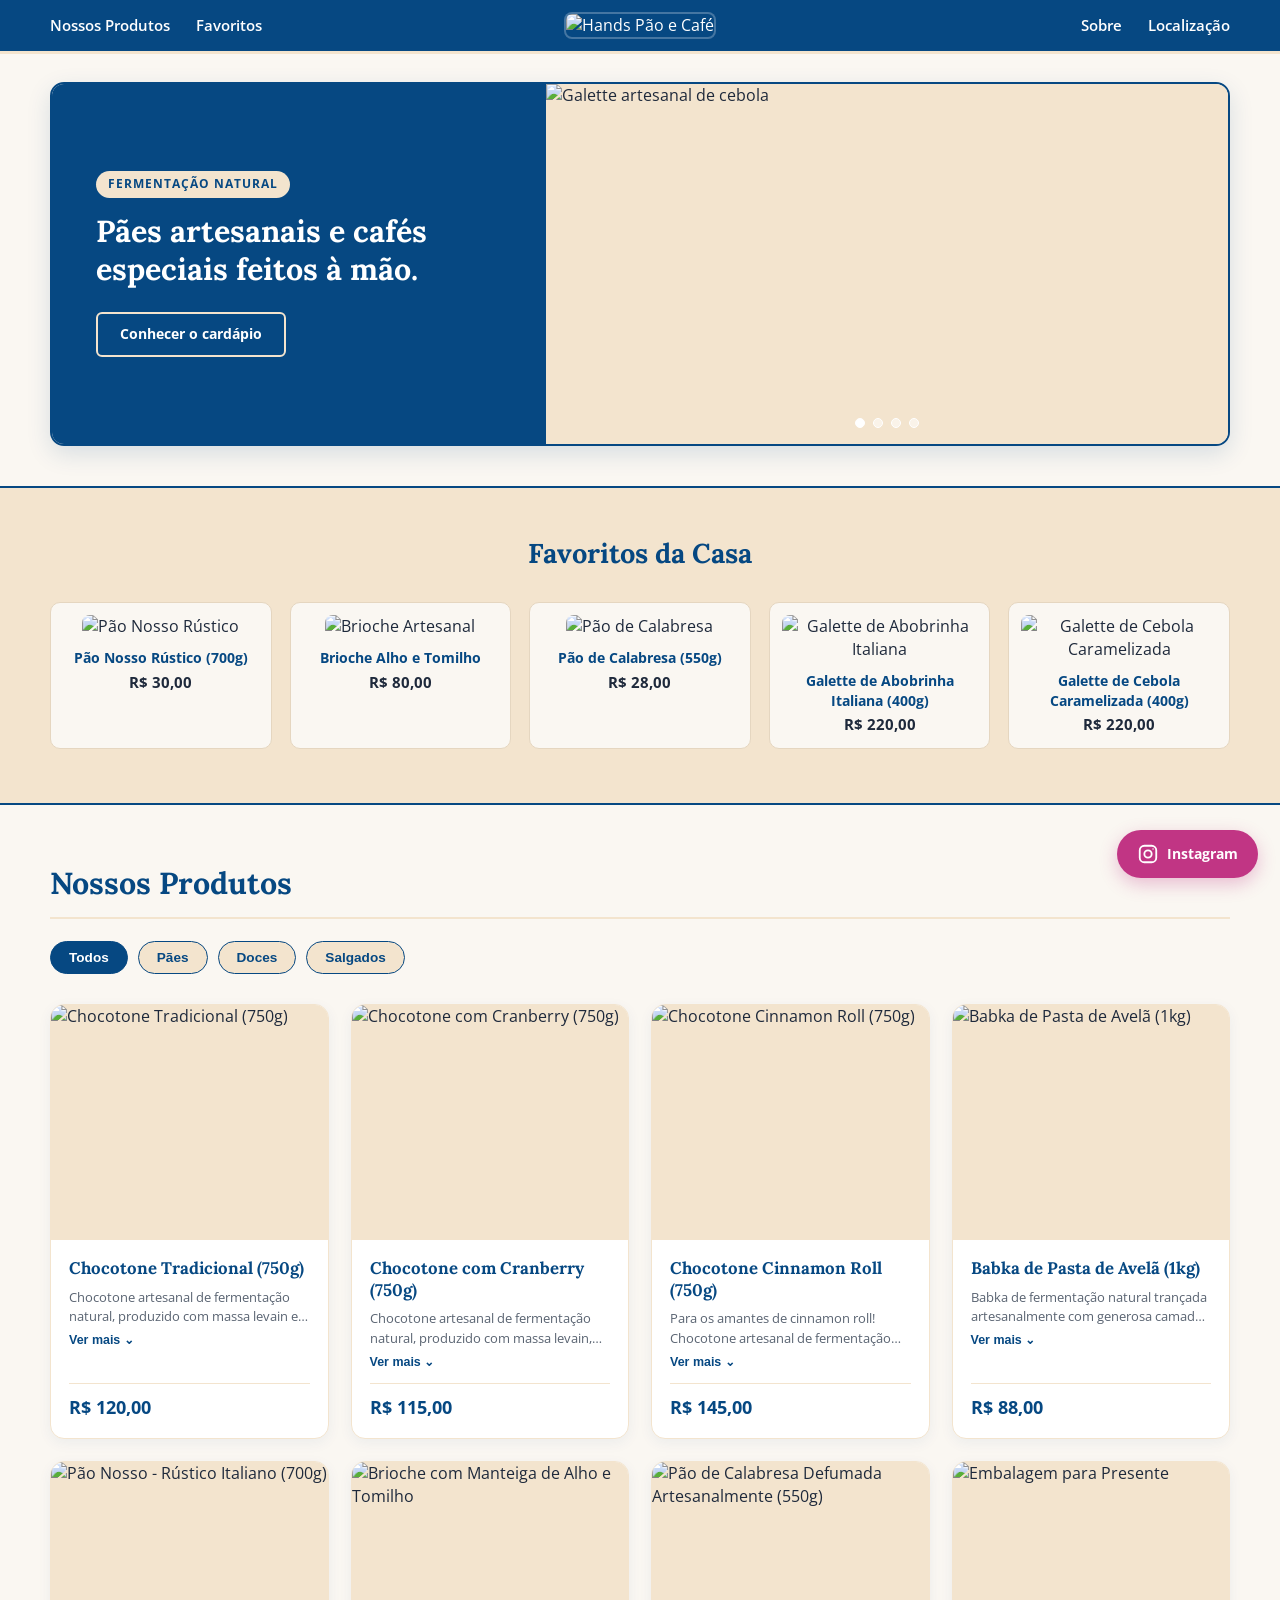
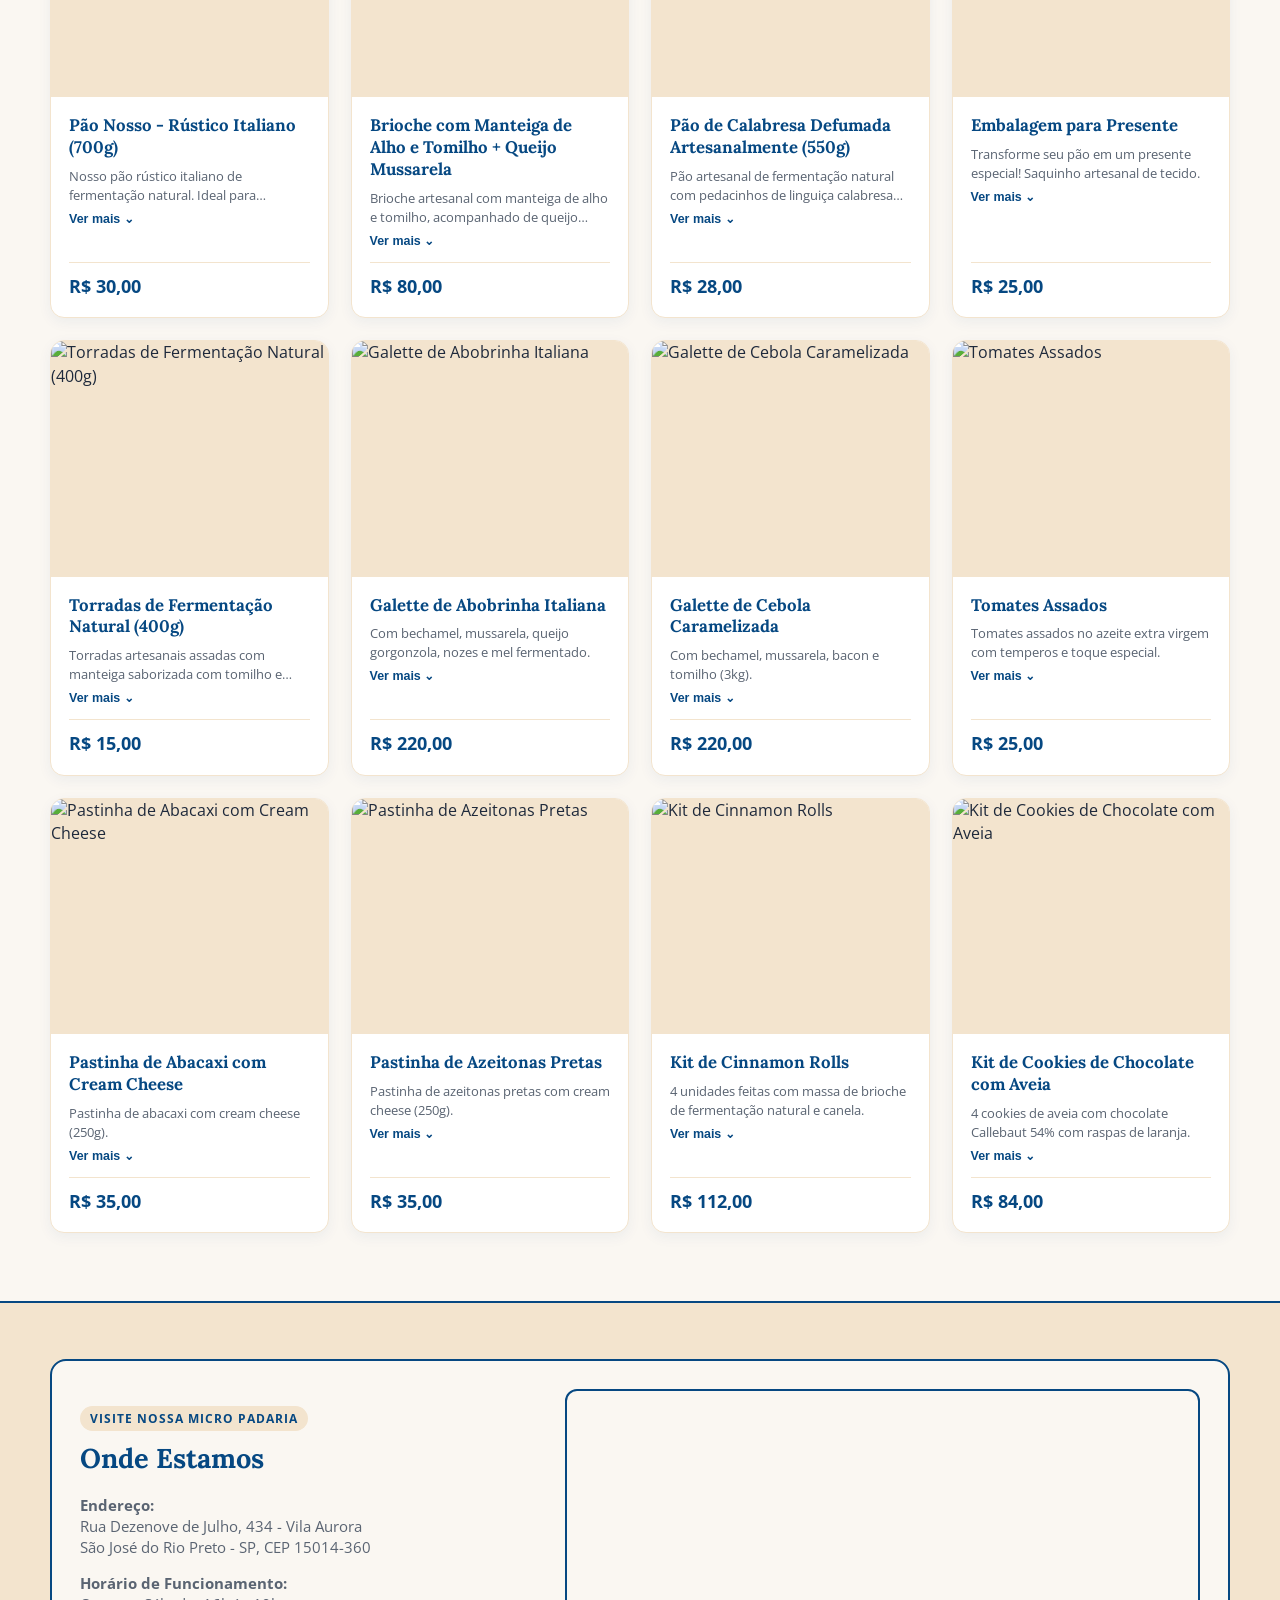
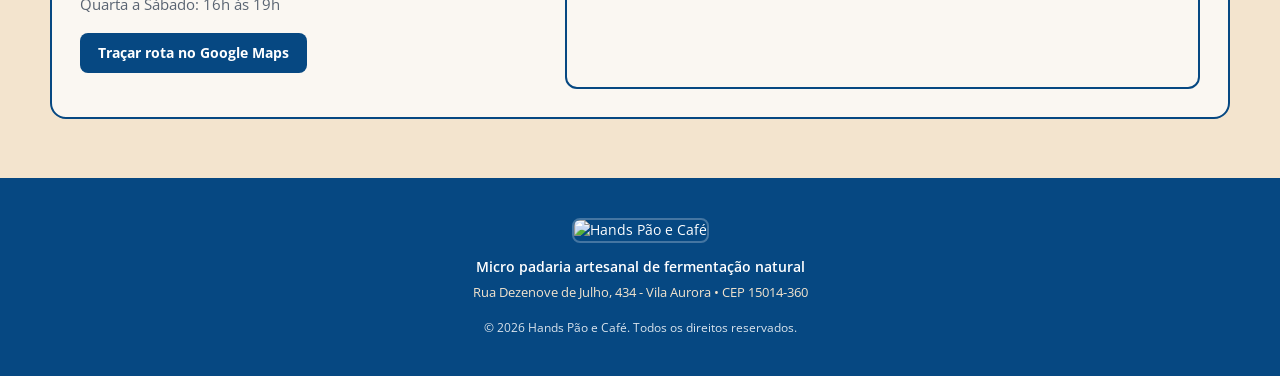
==== index.html @ 999bf08a "Update index.html" ====
<!DOCTYPE html>
<html lang="pt-BR">
<head>
  <meta charset="UTF-8" />
  <meta name="viewport" content="width=device-width, initial-scale=1.0" />
  <title>Hands Pão e Café — Padaria Artesanal</title>

  <link rel="icon" type="image/jpeg" href="https://hands-pao-cafe-order.lovable.app/og-image.jpg" />
  <link rel="apple-touch-icon" href="https://hands-pao-cafe-order.lovable.app/og-image.jpg" />

  <link rel="preconnect" href="https://fonts.googleapis.com" />
  <link rel="preconnect" href="https://fonts.gstatic.com" crossorigin />
  <link href="https://fonts.googleapis.com/css2?family=Lora:wght@600;700&family=Open+Sans:wght@400;600;700&display=swap" rel="stylesheet" />
  <link rel="stylesheet" href="style.css" />
</head>
<body>

  <header class="header">
    <div class="container header-content">
      <nav class="main-nav" aria-label="Menu principal">
        <ul>
          <li><a href="#nossos-produtos">Nossos Produtos</a></li>
          <li><a href="#favoritos">Favoritos</a></li>
        </ul>
      </nav>

      <a href="#" class="brand-logo" aria-label="Hands Pão e Café - Página inicial">
        <img src="https://hands-pao-cafe-order.lovable.app/og-image.jpg" alt="Hands Pão e Café" />
      </a>

      <nav class="main-nav nav-right" aria-label="Links institucionais">
        <ul>
          <li><a href="#sobre">Sobre</a></li>
          <li><a href="#localizacao">Localização</a></li>
        </ul>
      </nav>
    </div>
  </header>

  <main>
    <section class="hero-section" id="sobre" aria-label="Destaques Hands Pão e Café">
      <div class="container">
        <div class="hero-banner">
          <div class="hero-text-box">
            <span class="hero-kicker">Fermentação Natural</span>
            <h1>Pães artesanais e cafés especiais feitos à mão.</h1>
            <a href="#nossos-produtos" class="btn-outline">Conhecer o cardápio</a>
          </div>
          <div class="hero-image-box" aria-label="Galeria de produtos" aria-roledescription="carrossel">
            <img class="hero-slide active" src="https://hands-pao-cafe-order.lovable.app/images/galette-cebola-novo.jpg" alt="Galette artesanal de cebola" />
            <img class="hero-slide" src="https://hands-pao-cafe-order.lovable.app/images/kit-cookies-novo.jpg" alt="Kit de Cookies" />
            <img class="hero-slide" src="https://hands-pao-cafe-order.lovable.app/images/tomates-assados-novo.jpg" alt="Tomates Assados" />
            <img class="hero-slide" src="https://hands-pao-cafe-order.lovable.app/images/galette-abobrinha-novo.jpg" alt="Galette artesanal de abobrinha" />
            <div class="hero-slider-dots" aria-label="Selecionar imagem">
              <button type="button" class="hero-slider-dot active" aria-label="Imagem 1 de 4" aria-current="true"></button>
              <button type="button" class="hero-slider-dot" aria-label="Imagem 2 de 4"></button>
              <button type="button" class="hero-slider-dot" aria-label="Imagem 3 de 4"></button>
              <button type="button" class="hero-slider-dot" aria-label="Imagem 4 de 4"></button>
            </div>
          </div>
        </div>
      </div>
    </section>

    <section class="bestsellers" id="favoritos">
      <div class="container">
        <h2 class="section-title-center">Favoritos da Casa</h2>
        <div class="bestsellers-grid">
          <article class="mini-card">
            <img src="https://hands-pao-cafe-order.lovable.app/images/pao-nosso.jpg" alt="Pão Nosso Rústico" />
            <h3>Pão Nosso Rústico (700g)</h3>
            <p>R$ 30,00</p>
          </article>
          <article class="mini-card">
            <img src="https://hands-pao-cafe-order.lovable.app/images/brioche-manteiga-alho.jpg" alt="Brioche Artesanal" />
            <h3>Brioche Alho e Tomilho</h3>
            <p>R$ 80,00</p>
          </article>
          <article class="mini-card">
            <img src="https://hands-pao-cafe-order.lovable.app/images/pao-calabresa-novo.jpg" alt="Pão de Calabresa" />
            <h3>Pão de Calabresa (550g)</h3>
            <p>R$ 28,00</p>
          </article>
          <article class="mini-card">
            <img src="https://hands-pao-cafe-order.lovable.app/images/galette-abobrinha-novo.jpg" alt="Galette de Abobrinha Italiana" />
            <h3>Galette de Abobrinha Italiana (400g)</h3>
            <p>R$ 220,00</p>
          </article>
          <article class="mini-card">
            <img src="https://hands-pao-cafe-order.lovable.app/images/galette-cebola-novo.jpg" alt="Galette de Cebola Caramelizada" />
            <h3>Galette de Cebola Caramelizada (400g)</h3>
            <p>R$ 220,00</p>
          </article>
        </div>
      </div>
    </section>

    <section class="catalog-section" id="nossos-produtos">
      <div class="container">
        <div class="section-header-bar">
          <h2 class="catalog-title">Nossos Produtos</h2>
        </div>

        <div class="filter-tabs" role="tablist" aria-label="Categorias de produtos">
          <button type="button" class="tab-pill active" data-category="todos">Todos</button>
          <button type="button" class="tab-pill" data-category="paes">Pães</button>
          <button type="button" class="tab-pill" data-category="doces">Doces</button>
          <button type="button" class="tab-pill" data-category="salgados">Salgados</button>
        </div>

        <div class="catalog-grid">
          <article class="catalog-card" data-category="doces">
            <div class="catalog-card-img">
              <img src="https://hands-pao-cafe-order.lovable.app/images/chocotone-tradicional.jpg" alt="Chocotone Tradicional (750g)" />
            </div>
            <div class="catalog-card-body">
              <h3 class="catalog-card-title">Chocotone Tradicional (750g)</h3>
              <p class="catalog-card-desc clamped">Chocotone artesanal de fermentação natural, produzido com massa levain e gotas selecionadas de chocolate meio amargo.</p>
              <button type="button" class="toggle-desc-btn">Ver mais ⌄</button>
              <div class="catalog-card-footer">
                <span class="catalog-price">R$ 120,00</span>
              </div>
            </div>
          </article>

          <article class="catalog-card" data-category="doces">
            <div class="catalog-card-img">
              <img src="https://hands-pao-cafe-order.lovable.app/images/chocotone-cranberry-new.jpg" alt="Chocotone com Cranberry (750g)" />
            </div>
            <div class="catalog-card-body">
              <h3 class="catalog-card-title">Chocotone com Cranberry (750g)</h3>
              <p class="catalog-card-desc clamped">Chocotone artesanal de fermentação natural, produzido com massa levain, chocolate nobre e cranberries desidratadas.</p>
              <button type="button" class="toggle-desc-btn">Ver mais ⌄</button>
              <div class="catalog-card-footer">
                <span class="catalog-price">R$ 115,00</span>
              </div>
            </div>
          </article>

          <article class="catalog-card" data-category="doces">
            <div class="catalog-card-img">
              <img src="https://hands-pao-cafe-order.lovable.app/images/chocotone-cinnamon.jpg" alt="Chocotone Cinnamon Roll (750g)" />
            </div>
            <div class="catalog-card-body">
              <h3 class="catalog-card-title">Chocotone Cinnamon Roll (750g)</h3>
              <p class="catalog-card-desc clamped">Para os amantes de cinnamon roll! Chocotone artesanal de fermentação natural com espiral de canela e açúcar mascavo.</p>
              <button type="button" class="toggle-desc-btn">Ver mais ⌄</button>
              <div class="catalog-card-footer">
                <span class="catalog-price">R$ 145,00</span>
              </div>
            </div>
          </article>

          <article class="catalog-card" data-category="doces">
            <div class="catalog-card-img">
              <img src="https://hands-pao-cafe-order.lovable.app/images/babka.jpg" alt="Babka de Pasta de Avelã (1kg)" />
            </div>
            <div class="catalog-card-body">
              <h3 class="catalog-card-title">Babka de Pasta de Avelã (1kg)</h3>
              <p class="catalog-card-desc clamped">Babka de fermentação natural trançada artesanalmente com generosa camada de pasta de avelã e cacau.</p>
              <button type="button" class="toggle-desc-btn">Ver mais ⌄</button>
              <div class="catalog-card-footer">
                <span class="catalog-price">R$ 88,00</span>
              </div>
            </div>
          </article>

          <article class="catalog-card" data-category="paes">
            <div class="catalog-card-img">
              <img src="https://hands-pao-cafe-order.lovable.app/images/pao-nosso.jpg" alt="Pão Nosso - Rústico Italiano (700g)" />
            </div>
            <div class="catalog-card-body">
              <h3 class="catalog-card-title">Pão Nosso - Rústico Italiano (700g)</h3>
              <p class="catalog-card-desc clamped">Nosso pão rústico italiano de fermentação natural. Ideal para comprar fatiado e fazer bruschettas!</p>
              <button type="button" class="toggle-desc-btn">Ver mais ⌄</button>
              <div class="catalog-card-footer">
                <span class="catalog-price">R$ 30,00</span>
              </div>
            </div>
          </article>

          <article class="catalog-card" data-category="paes">
            <div class="catalog-card-img">
              <img src="https://hands-pao-cafe-order.lovable.app/images/brioche-manteiga-alho.jpg" alt="Brioche com Manteiga de Alho e Tomilho" />
            </div>
            <div class="catalog-card-body">
              <h3 class="catalog-card-title">Brioche com Manteiga de Alho e Tomilho + Queijo Mussarela</h3>
              <p class="catalog-card-desc clamped">Brioche artesanal com manteiga de alho e tomilho, acompanhado de queijo mussarela gratinado.</p>
              <button type="button" class="toggle-desc-btn">Ver mais ⌄</button>
              <div class="catalog-card-footer">
                <span class="catalog-price">R$ 80,00</span>
              </div>
            </div>
          </article>

          <article class="catalog-card" data-category="paes">
            <div class="catalog-card-img">
              <img src="https://hands-pao-cafe-order.lovable.app/images/pao-calabresa-novo.jpg" alt="Pão de Calabresa Defumada Artesanalmente (550g)" />
            </div>
            <div class="catalog-card-body">
              <h3 class="catalog-card-title">Pão de Calabresa Defumada Artesanalmente (550g)</h3>
              <p class="catalog-card-desc clamped">Pão artesanal de fermentação natural com pedacinhos de linguiça calabresa defumada lentamente.</p>
              <button type="button" class="toggle-desc-btn">Ver mais ⌄</button>
              <div class="catalog-card-footer">
                <span class="catalog-price">R$ 28,00</span>
              </div>
            </div>
          </article>

<!-- Linha 2 -->
<article class="catalog-card" data-category="presentes">
  <div class="catalog-card-img">
    <img src="https://hands-pao-cafe-order.lovable.app/images/embalagem-presente-bread.jpg" alt="Embalagem para Presente" />
  </div>
  <div class="catalog-card-body">
    <h3 class="catalog-card-title">Embalagem para Presente</h3>
    <p class="catalog-card-desc clamped">Transforme seu pão em um presente especial! Saquinho artesanal de tecido.</p>
    <button type="button" class="toggle-desc-btn">Ver mais ⌄</button>
    <div class="catalog-card-footer">
      <span class="catalog-price">R$ 25,00</span>
    </div>
  </div>
</article>

<article class="catalog-card" data-category="paes">
  <div class="catalog-card-img">
    <img src="https://hands-pao-cafe-order.lovable.app/images/torradas.jpg" alt="Torradas de Fermentação Natural (400g)" />
  </div>
  <div class="catalog-card-body">
    <h3 class="catalog-card-title">Torradas de Fermentação Natural (400g)</h3>
    <p class="catalog-card-desc clamped">Torradas artesanais assadas com manteiga saborizada com tomilho e ervas.</p>
    <button type="button" class="toggle-desc-btn">Ver mais ⌄</button>
    <div class="catalog-card-footer">
      <span class="catalog-price">R$ 15,00</span>
    </div>
  </div>
</article>

<article class="catalog-card" data-category="salgados">
  <div class="catalog-card-img">
    <img src="https://hands-pao-cafe-order.lovable.app/images/galette-abobrinha-novo.jpg" alt="Galette de Abobrinha Italiana" />
  </div>
  <div class="catalog-card-body">
    <h3 class="catalog-card-title">Galette de Abobrinha Italiana</h3>
    <p class="catalog-card-desc clamped">Com bechamel, mussarela, queijo gorgonzola, nozes e mel fermentado.</p>
    <button type="button" class="toggle-desc-btn">Ver mais ⌄</button>
    <div class="catalog-card-footer">
      <span class="catalog-price">R$ 220,00</span>
    </div>
  </div>
</article>

<article class="catalog-card" data-category="salgados">
  <div class="catalog-card-img">
    <img src="https://hands-pao-cafe-order.lovable.app/images/galette-cebola-novo.jpg" alt="Galette de Cebola Caramelizada" />
  </div>
  <div class="catalog-card-body">
    <h3 class="catalog-card-title">Galette de Cebola Caramelizada</h3>
    <p class="catalog-card-desc clamped">Com bechamel, mussarela, bacon e tomilho (3kg).</p>
    <button type="button" class="toggle-desc-btn">Ver mais ⌄</button>
    <div class="catalog-card-footer">
      <span class="catalog-price">R$ 220,00</span>
    </div>
  </div>
</article>

<!-- Linha 3 -->
<article class="catalog-card" data-category="antepastos">
  <div class="catalog-card-img">
    <img src="https://hands-pao-cafe-order.lovable.app/images/tomates-assados-novo.jpg" alt="Tomates Assados" />
  </div>
  <div class="catalog-card-body">
    <h3 class="catalog-card-title">Tomates Assados</h3>
    <p class="catalog-card-desc clamped">Tomates assados no azeite extra virgem com temperos e toque especial.</p>
    <button type="button" class="toggle-desc-btn">Ver mais ⌄</button>
    <div class="catalog-card-footer">
      <span class="catalog-price">R$ 25,00</span>
    </div>
  </div>
</article>

<article class="catalog-card" data-category="antepastos">
  <div class="catalog-card-img">
    <img src="https://hands-pao-cafe-order.lovable.app/images/pastinha-abacaxi.jpg" alt="Pastinha de Abacaxi com Cream Cheese" />
  </div>
  <div class="catalog-card-body">
    <h3 class="catalog-card-title">Pastinha de Abacaxi com Cream Cheese</h3>
    <p class="catalog-card-desc clamped">Pastinha de abacaxi com cream cheese (250g).</p>
    <button type="button" class="toggle-desc-btn">Ver mais ⌄</button>
    <div class="catalog-card-footer">
      <span class="catalog-price">R$ 35,00</span>
    </div>
  </div>
</article>

<article class="catalog-card" data-category="antepastos">
  <div class="catalog-card-img">
    <img src="https://hands-pao-cafe-order.lovable.app/images/pastinha-azeitonas.jpg" alt="Pastinha de Azeitonas Pretas" />
  </div>
  <div class="catalog-card-body">
    <h3 class="catalog-card-title">Pastinha de Azeitonas Pretas</h3>
    <p class="catalog-card-desc clamped">Pastinha de azeitonas pretas com cream cheese (250g).</p>
    <button type="button" class="toggle-desc-btn">Ver mais ⌄</button>
    <div class="catalog-card-footer">
      <span class="catalog-price">R$ 35,00</span>
    </div>
  </div>
</article>

<article class="catalog-card" data-category="doces">
  <div class="catalog-card-img">
    <img src="https://hands-pao-cafe-order.lovable.app/images/cinnamon-roll-novo.jpg" alt="Kit de Cinnamon Rolls" />
  </div>
  <div class="catalog-card-body">
    <h3 class="catalog-card-title">Kit de Cinnamon Rolls</h3>
    <p class="catalog-card-desc clamped">4 unidades feitas com massa de brioche de fermentação natural e canela.</p>
    <button type="button" class="toggle-desc-btn">Ver mais ⌄</button>
    <div class="catalog-card-footer">
      <span class="catalog-price">R$ 112,00</span>
    </div>
  </div>
</article>

<!-- Linha 4 -->
<article class="catalog-card" data-category="doces">
  <div class="catalog-card-img">
    <img src="https://hands-pao-cafe-order.lovable.app/images/kit-cookies-novo.jpg" alt="Kit de Cookies de Chocolate com Aveia" />
  </div>
  <div class="catalog-card-body">
    <h3 class="catalog-card-title">Kit de Cookies de Chocolate com Aveia</h3>
    <p class="catalog-card-desc clamped">4 cookies de aveia com chocolate Callebaut 54% com raspas de laranja.</p>
    <button type="button" class="toggle-desc-btn">Ver mais ⌄</button>
    <div class="catalog-card-footer">
      <span class="catalog-price">R$ 84,00</span>
    </div>
  </div>
</article>
        </div>
      </div>
    </section>

    <section class="location-section" id="localizacao" aria-label="Localização Hands Pão e Café">
      <div class="container">
        <div class="location-wrapper">
          <div class="location-info">
            <span class="location-tag">Visite nossa micro padaria</span>
            <h2>Onde Estamos</h2>
            <p class="location-address">
              <strong>Endereço:</strong><br />
              Rua Dezenove de Julho, 434 - Vila Aurora<br />
              São José do Rio Preto - SP, CEP 15014-360
            </p>
            <p class="location-hours">
              <strong>Horário de Funcionamento:</strong><br />
              Quarta a Sábado: 16h às 19h
            </p>
            <div class="location-actions">
              <a
                href="https://www.google.com/maps/search/?api=1&query=Rua+Dezenove+de+Julho,+434+-+Vila+Aurora,+São+José+do+Rio+Preto+-+SP"
                target="_blank"
                rel="noopener noreferrer"
                class="btn-map-route"
              >
                Traçar rota no Google Maps
              </a>
            </div>
          </div>

          <div class="location-map">
            <iframe
              title="Mapa Hands Pão e Café"
              src="https://www.google.com/maps?q=Rua+Dezenove+de+Julho,+434+-+Vila+Aurora,+São+José+do+Rio+Preto+-+SP&output=embed"
              loading="lazy"
              referrerpolicy="no-referrer-when-downgrade"
            ></iframe>
          </div>
        </div>
      </div>
    </section>
  </main>

  <footer class="site-footer">
    <div class="container footer-content">
      <div class="footer-logo-box">
        <img src="https://hands-pao-cafe-order.lovable.app/og-image.jpg" alt="Hands Pão e Café" />
      </div>
      <p class="footer-tagline">Micro padaria artesanal de fermentação natural</p>
      <p class="footer-address">Rua Dezenove de Julho, 434 - Vila Aurora • CEP 15014-360</p>
      <p class="footer-copy">© 2026 Hands Pão e Café. Todos os direitos reservados.</p>
    </div>
  </footer>

  <div class="social-floats" aria-label="Redes sociais">
    <a
      href="https://www.instagram.com/hands.paoecafe/"
      target="_blank"
      rel="noopener noreferrer"
      class="instagram-float"
      aria-label="Visitar Instagram Hands Pão e Café"
    >
      <svg viewBox="0 0 24 24" width="22" height="22" fill="none" stroke="currentColor" stroke-width="2" aria-hidden="true">
        <rect x="3" y="3" width="18" height="18" rx="5" />
        <circle cx="12" cy="12" r="4" />
        <circle cx="17.5" cy="6.5" r="0.75" fill="currentColor" stroke="none" />
      </svg>
      <span>Instagram</span>
    </a>

  <script src="script.js"></script>
</body>
</html>
---- style.css ----
:root {
  --blue-primary: #064882;
  --blue-hover: #043663;
  --beige-highlight: #F3E4CE;
  --cream-bg: #FAF7F2;
  --white: #FFFFFF;
  --text-dark: #1E293B;
  --text-muted: #5A6472;
  --border-soft: #E5D6C0;
  --whatsapp-green: #25D366;
  --whatsapp-dark: #1EBE5D;
}

* {
  margin: 0;
  padding: 0;
  box-sizing: border-box;
}

html {
  scroll-behavior: smooth;
}

body {
  font-family: 'Open Sans', sans-serif;
  background-color: var(--cream-bg);
  color: var(--text-dark);
  line-height: 1.45;
}

a {
  text-decoration: none;
  color: inherit;
}

.container {
  max-width: 1220px;
  margin: 0 auto;
  padding: 0 20px;
}

.header {
  background-color: var(--blue-primary);
  border-bottom: 3px solid var(--beige-highlight);
  padding: 12px 0;
  color: var(--white);
}

.header-content {
  display: grid;
  grid-template-columns: 1fr auto 1fr;
  align-items: center;
  gap: 20px;
}

.main-nav ul {
  display: flex;
  list-style: none;
  gap: 26px;
  font-size: 0.92rem;
  font-weight: 600;
  color: var(--white);
}

.nav-right ul {
  justify-content: flex-end;
}

.main-nav a:hover {
  color: var(--beige-highlight);
  text-decoration: underline;
  text-underline-offset: 4px;
}

.brand-logo {
  display: inline-flex;
  align-items: center;
  justify-content: center;
  background-color: var(--blue-primary);
  border: 2px solid rgba(255, 255, 255, 0.25);
  border-radius: 8px;
  overflow: hidden;
}

.brand-logo img {
  width: auto;
  max-width: 100%;
  max-height: 66px;
  height: auto;
  object-fit: contain;
  display: block;
}

.hero-section {
  padding: 28px 0 40px;
}

.hero-banner {
  display: grid;
  grid-template-columns: 42% 58%;
  min-height: 360px;
  border-radius: 14px;
  overflow: hidden;
  border: 2px solid var(--blue-primary);
  box-shadow: 0 8px 24px rgba(6, 72, 130, 0.14);
}

.hero-text-box {
  background-color: var(--blue-primary);
  color: var(--white);
  padding: 44px;
  display: flex;
  flex-direction: column;
  justify-content: center;
  align-items: flex-start;
}

.hero-kicker {
  background-color: var(--beige-highlight);
  color: var(--blue-primary);
  font-size: 0.72rem;
  font-weight: 700;
  text-transform: uppercase;
  letter-spacing: 1px;
  padding: 5px 12px;
  border-radius: 999px;
  margin-bottom: 14px;
}

.hero-text-box h1 {
  font-family: 'Lora', serif;
  font-size: 1.9rem;
  line-height: 1.25;
  margin-bottom: 24px;
}

.btn-outline {
  border: 2px solid var(--beige-highlight);
  background-color: transparent;
  color: var(--white);
  padding: 10px 22px;
  border-radius: 6px;
  font-size: 0.9rem;
  font-weight: 700;
  transition: 0.2s;
}

.btn-outline:hover {
  background-color: var(--beige-highlight);
  color: var(--blue-primary);
}

.hero-image-box {
  position: relative;
  min-width: 0;
  min-height: 360px;
  overflow: hidden;
  background-color: var(--beige-highlight);
}

.hero-image-box .hero-slide {
  position: absolute;
  inset: 0;
  width: 100%;
  height: 100%;
  object-fit: cover;
  display: block;
  opacity: 0;
  transition: opacity 0.7s ease;
}

.hero-image-box .hero-slide.active {
  opacity: 1;
}

.hero-slider-dots {
  position: absolute;
  right: 16px;
  bottom: 16px;
  left: 16px;
  display: flex;
  justify-content: center;
  gap: 8px;
}

.hero-slider-dot {
  width: 10px;
  height: 10px;
  padding: 0;
  border: 1px solid var(--white);
  border-radius: 50%;
  background: rgba(255, 255, 255, 0.55);
  cursor: pointer;
}

.hero-slider-dot.active {
  background: var(--white);
}

.bestsellers {
  background-color: var(--beige-highlight);
  padding: 46px 0 54px;
  border-top: 2px solid var(--blue-primary);
  border-bottom: 2px solid var(--blue-primary);
}

.section-title-center {
  font-family: 'Lora', serif;
  text-align: center;
  color: var(--blue-primary);
  font-size: 1.7rem;
  margin-bottom: 28px;
}

.bestsellers-grid {
  display: grid;
  grid-template-columns: repeat(auto-fit, minmax(160px, 1fr));
  gap: 18px;
}

.mini-card {
  background-color: var(--cream-bg);
  border: 1px solid var(--border-soft);
  padding: 12px;
  border-radius: 10px;
  text-align: center;
  transition: transform 0.2s, border-color 0.2s;
}

.mini-card:hover {
  transform: translateY(-3px);
  border-color: var(--blue-primary);
}

.mini-card img {
  width: 100%;
  aspect-ratio: 1 / 1;
  object-fit: cover;
  border-radius: 8px;
  margin-bottom: 10px;
}

.mini-card h3 {
  font-size: 0.85rem;
  font-weight: 700;
  color: var(--blue-primary);
  margin-bottom: 4px;
}

.mini-card p {
  font-size: 0.92rem;
  font-weight: 700;
  color: var(--text-dark);
}

.catalog-section {
  background-color: var(--cream-bg);
  padding: 56px 0 68px;
}

.section-header-bar {
  border-bottom: 2px solid var(--beige-highlight);
  padding-bottom: 12px;
  margin-bottom: 22px;
}

.catalog-title {
  font-family: 'Lora', serif;
  color: var(--blue-primary);
  font-size: 1.9rem;
  font-weight: 700;
}

.filter-tabs {
  display: flex;
  flex-wrap: wrap;
  gap: 10px;
  margin-bottom: 30px;
}

.tab-pill {
  background-color: var(--beige-highlight);
  color: var(--blue-primary);
  border: 1.5px solid var(--blue-primary);
  padding: 8px 18px;
  border-radius: 999px;
  font-size: 0.85rem;
  font-weight: 700;
  cursor: pointer;
  transition: background-color 0.2s, color 0.2s;
}

.tab-pill:hover {
  background-color: #e6d0b0;
}

.tab-pill.active {
  background-color: var(--blue-primary);
  color: var(--white);
}

.catalog-grid {
  display: grid;
  grid-template-columns: repeat(auto-fit, minmax(min(100%, 240px), 1fr));
  gap: 22px;
}

.catalog-card {
  background-color: var(--white);
  border: 1.5px solid var(--beige-highlight);
  border-radius: 14px;
  overflow: hidden;
  box-shadow: 0 4px 14px rgba(6, 72, 130, 0.06);
  display: flex;
  flex-direction: column;
  transition: transform 0.2s ease, box-shadow 0.2s ease, border-color 0.2s ease;
}

.catalog-card:hover {
  transform: translateY(-3px);
  border-color: var(--blue-primary);
  box-shadow: 0 8px 22px rgba(6, 72, 130, 0.12);
}

.catalog-card-img {
  width: 100%;
  aspect-ratio: 4 / 3.4;
  overflow: hidden;
  background-color: var(--beige-highlight);
}

.catalog-card-img img {
  width: 100%;
  height: 100%;
  object-fit: cover;
  display: block;
}

.catalog-card-body {
  padding: 18px;
  display: flex;
  flex-direction: column;
  flex: 1;
}

.catalog-card-title {
  font-family: 'Lora', serif;
  font-size: 1.05rem;
  font-weight: 700;
  color: var(--blue-primary);
  line-height: 1.3;
  margin-bottom: 8px;
}

.catalog-card-desc {
  font-size: 0.82rem;
  color: var(--text-muted);
  line-height: 1.45;
  margin-bottom: 6px;
}

.catalog-card-desc.clamped {
  display: -webkit-box;
  -webkit-line-clamp: 2;
  line-clamp: 2;
  -webkit-box-orient: vertical;
  overflow: hidden;
}

.toggle-desc-btn {
  background: none;
  border: none;
  color: var(--blue-primary);
  font-size: 0.78rem;
  font-weight: 700;
  cursor: pointer;
  align-self: flex-start;
  margin-bottom: 14px;
}

.catalog-card-footer {
  margin-top: auto;
  padding-top: 10px;
  border-top: 1.5px solid var(--beige-highlight);
}

.catalog-price {
  display: block;
  font-size: 1.15rem;
  font-weight: 700;
  color: var(--blue-primary);
}

.location-section {
  background-color: var(--beige-highlight);
  padding: 56px 0;
  border-top: 2px solid var(--blue-primary);
}

.location-wrapper {
  display: grid;
  grid-template-columns: minmax(0, 1fr) minmax(0, 1.4fr);
  gap: 32px;
  align-items: center;
  background-color: var(--cream-bg);
  border: 2px solid var(--blue-primary);
  border-radius: 16px;
  padding: 28px;
}

.location-tag {
  display: inline-block;
  background-color: var(--beige-highlight);
  color: var(--blue-primary);
  font-size: 0.75rem;
  font-weight: 700;
  text-transform: uppercase;
  letter-spacing: 1px;
  padding: 4px 10px;
  border-radius: 999px;
  margin-bottom: 8px;
}

.location-info h2 {
  font-family: 'Lora', serif;
  font-size: 1.7rem;
  color: var(--blue-primary);
  margin-bottom: 16px;
}

.location-address,
.location-hours {
  font-size: 0.92rem;
  color: var(--text-muted);
  margin-bottom: 14px;
}

.location-actions {
  margin-top: 18px;
}

.btn-map-route {
  display: inline-block;
  padding: 10px 18px;
  border-radius: 8px;
  font-size: 0.85rem;
  font-weight: 700;
  background-color: var(--blue-primary);
  color: var(--white);
  transition: background-color 0.2s;
}

.btn-map-route:hover {
  background-color: var(--blue-hover);
}

.location-map iframe {
  width: 100%;
  height: 300px;
  border: 2px solid var(--blue-primary);
  border-radius: 12px;
  display: block;
}

.site-footer {
  background-color: var(--blue-primary);
  color: var(--white);
  border-top: 3px solid var(--beige-highlight);
  text-align: center;
  padding: 40px 20px;
  font-size: 0.88rem;
}

.footer-logo-box {
  display: inline-flex;
  justify-content: center;
  border-radius: 8px;
  overflow: hidden;
  border: 2px solid rgba(255, 255, 255, 0.25);
  margin-bottom: 14px;
}

.footer-logo-box img {
  width: auto;
  max-width: 100%;
  max-height: 76px;
  height: auto;
  object-fit: contain;
  display: block;
}

.footer-tagline {
  font-weight: 600;
  margin-bottom: 6px;
}

.footer-address {
  color: var(--beige-highlight);
  font-size: 0.84rem;
}

.footer-copy {
  margin-top: 16px;
  font-size: 0.75rem;
  opacity: 0.85;
}

.social-floats {
  position: fixed;
  bottom: 22px;
  right: 22px;
  z-index: 1000;
  display: flex;
  align-items: center;
  gap: 10px;
}

.social-floats a {
  background-color: var(--whatsapp-green);
  color: var(--white);
  display: inline-flex;
  align-items: center;
  gap: 8px;
  padding: 13px 20px;
  border-radius: 999px;
  font-size: 0.9rem;
  font-weight: 700;
  box-shadow: 0 6px 18px rgba(37, 211, 102, 0.35);
  transition: transform 0.2s, background-color 0.2s;
}

.social-floats .whatsapp-float:hover {
  background-color: var(--whatsapp-dark);
  transform: translateY(-2px);
}

.social-floats .instagram-float {
  background: #C13584;
  box-shadow: 0 6px 18px rgba(193, 53, 132, 0.3);
}

.social-floats .instagram-float:hover {
  background: #a72c71;
  transform: translateY(-2px);
}

@media (max-width: 1024px) {
  .bestsellers-grid { grid-template-columns: repeat(auto-fit, minmax(180px, 1fr)); }
}

@media (max-width: 768px) {
  .header-content,
  .hero-banner,
  .location-wrapper {
    grid-template-columns: 1fr;
    text-align: center;
  }

  .hero-banner {
    min-height: 0;
  }

  .header-content {
    justify-items: center;
  }

  .main-nav ul {
    justify-content: center;
    flex-wrap: wrap;
  }

  .hero-text-box {
    align-items: center;
    padding: 32px 24px;
  }

  .hero-image-box {
    min-height: 0;
    aspect-ratio: 16 / 9;
  }

  .location-wrapper {
    padding: 20px;
  }

  .location-info {
    min-width: 0;
  }

  .location-map iframe {
    height: 260px;
  }

  .social-floats span {
    display: none;
  }

  .social-floats a {
    padding: 14px;
  }
}

@media (max-width: 420px) {
  .container { padding: 0 14px; }
  .hero-text-box h1 { font-size: 1.6rem; }
  .filter-tabs { gap: 8px; }
  .tab-pill { padding: 8px 12px; }
  .location-wrapper { padding: 14px; }
  .btn-map-route { max-width: 100%; }
}
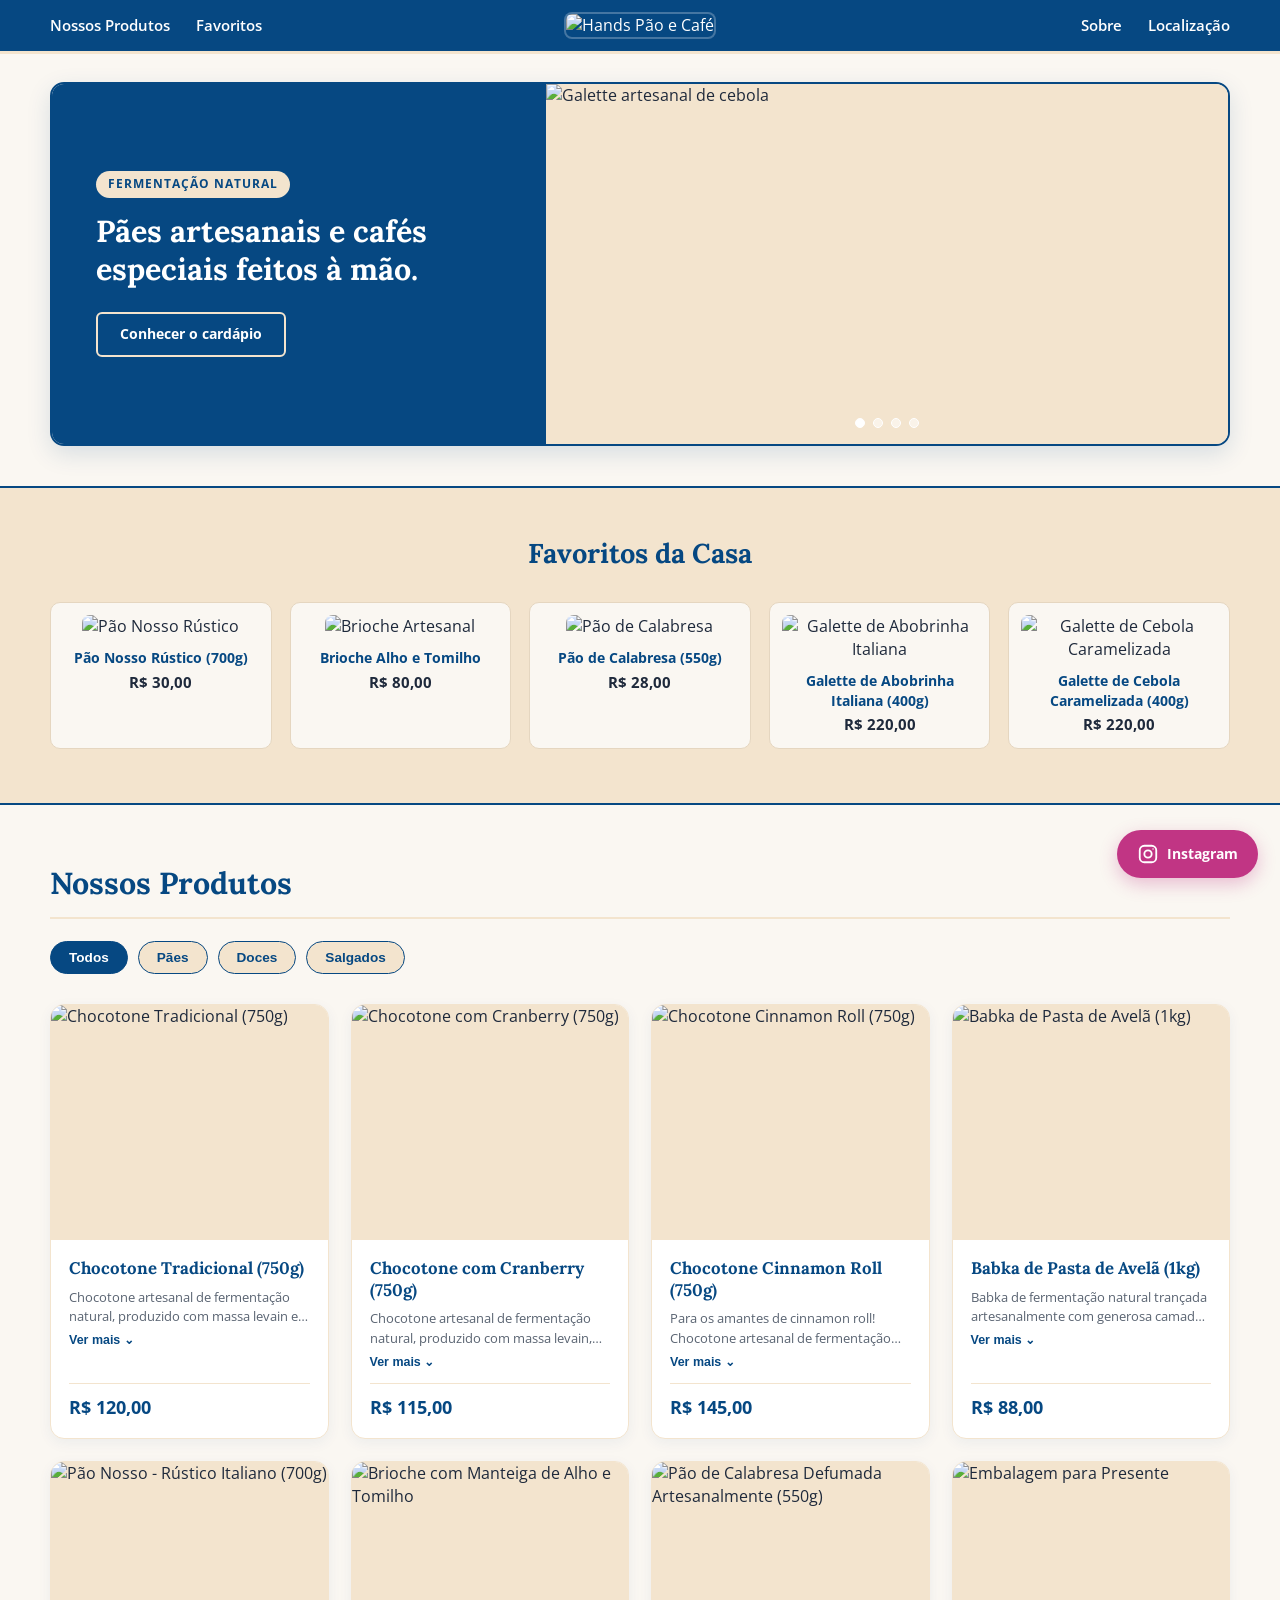
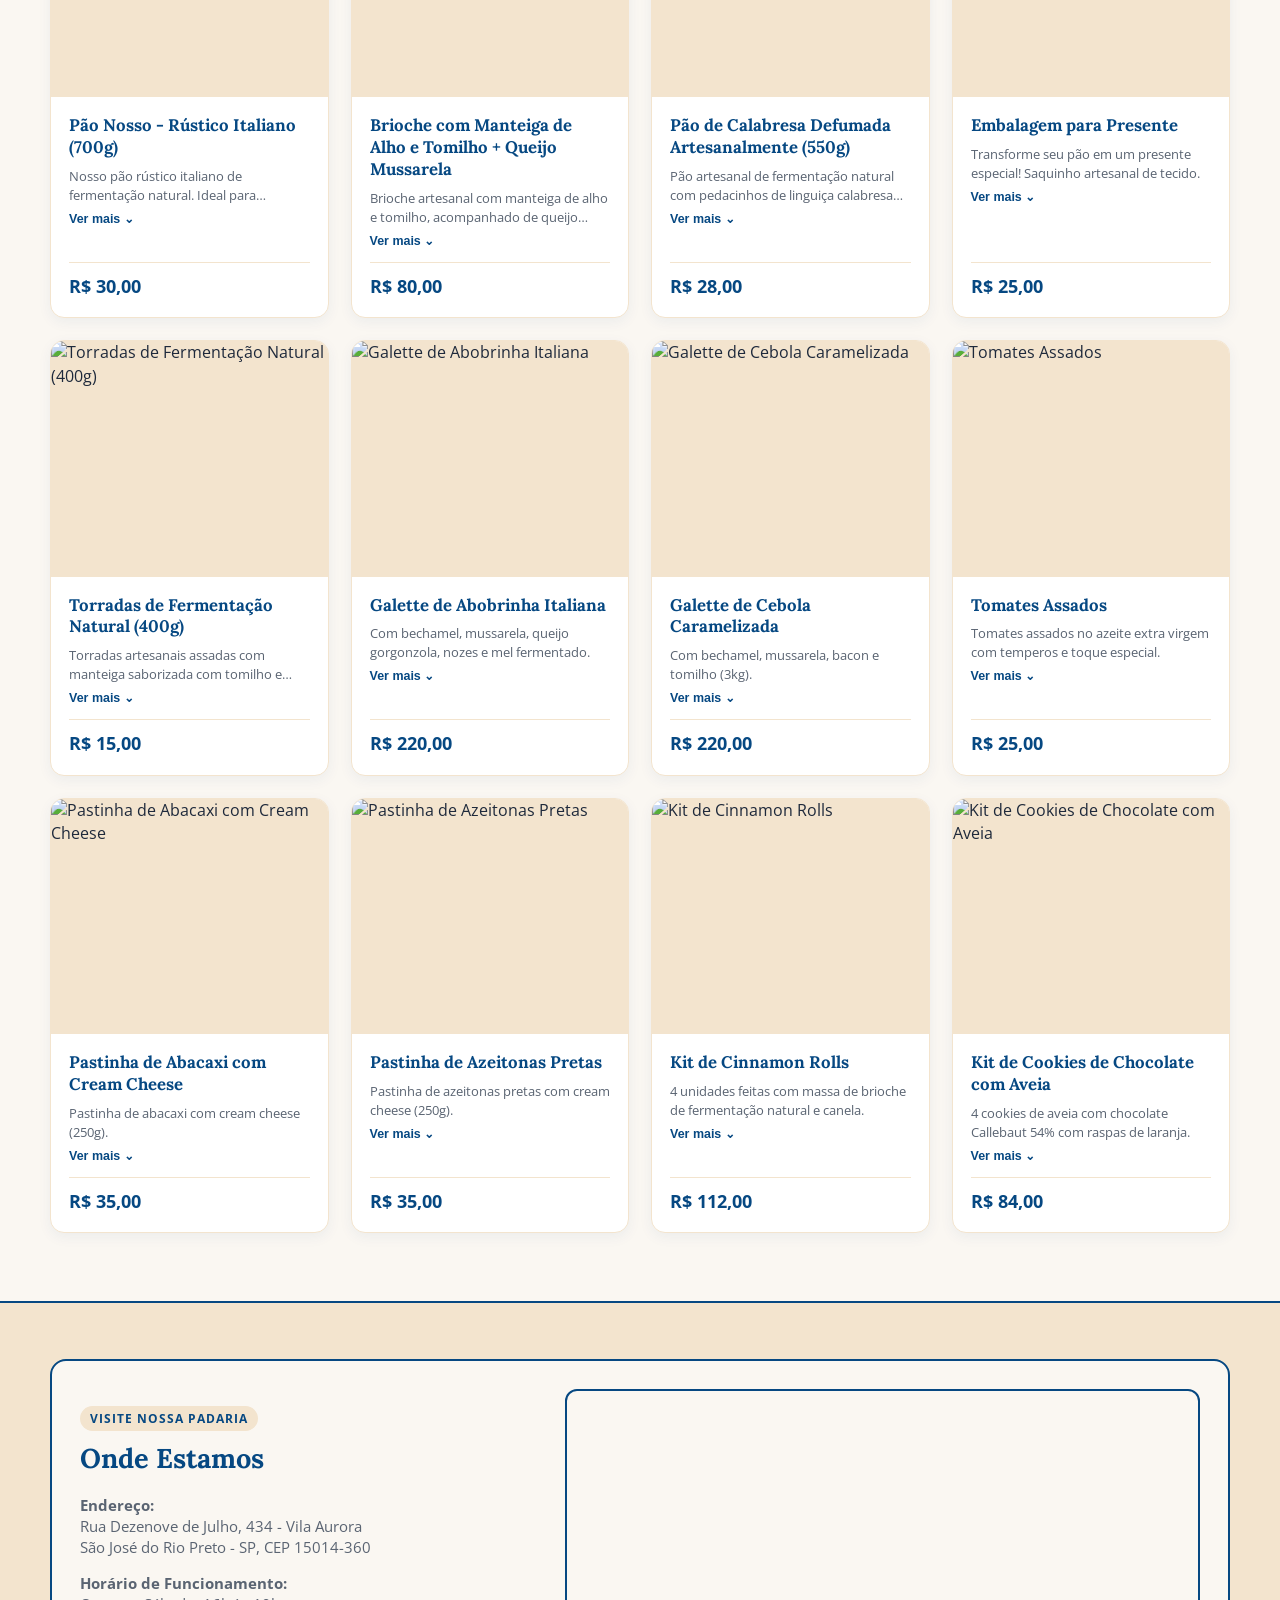
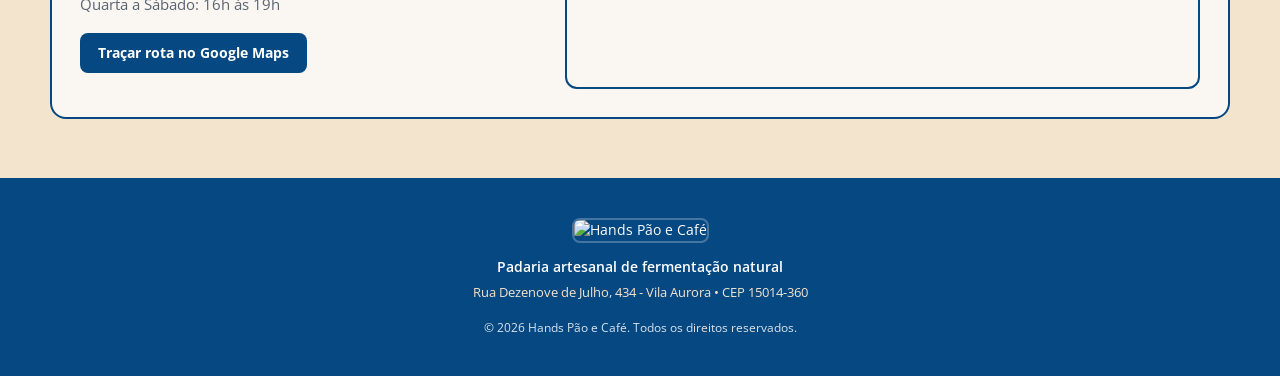
==== commit 9bc6df8e: "Update bakery description in index.html" ====
--- a/index.html
+++ b/index.html
@@ -343,7 +343,7 @@
       <div class="container">
         <div class="location-wrapper">
           <div class="location-info">
-            <span class="location-tag">Visite nossa micro padaria</span>
+            <span class="location-tag">Visite nossa padaria</span>
             <h2>Onde Estamos</h2>
             <p class="location-address">
               <strong>Endereço:</strong><br />
@@ -384,7 +384,7 @@
       <div class="footer-logo-box">
         <img src="https://hands-pao-cafe-order.lovable.app/og-image.jpg" alt="Hands Pão e Café" />
       </div>
-      <p class="footer-tagline">Micro padaria artesanal de fermentação natural</p>
+      <p class="footer-tagline">Padaria artesanal de fermentação natural</p>
       <p class="footer-address">Rua Dezenove de Julho, 434 - Vila Aurora • CEP 15014-360</p>
       <p class="footer-copy">© 2026 Hands Pão e Café. Todos os direitos reservados.</p>
     </div>
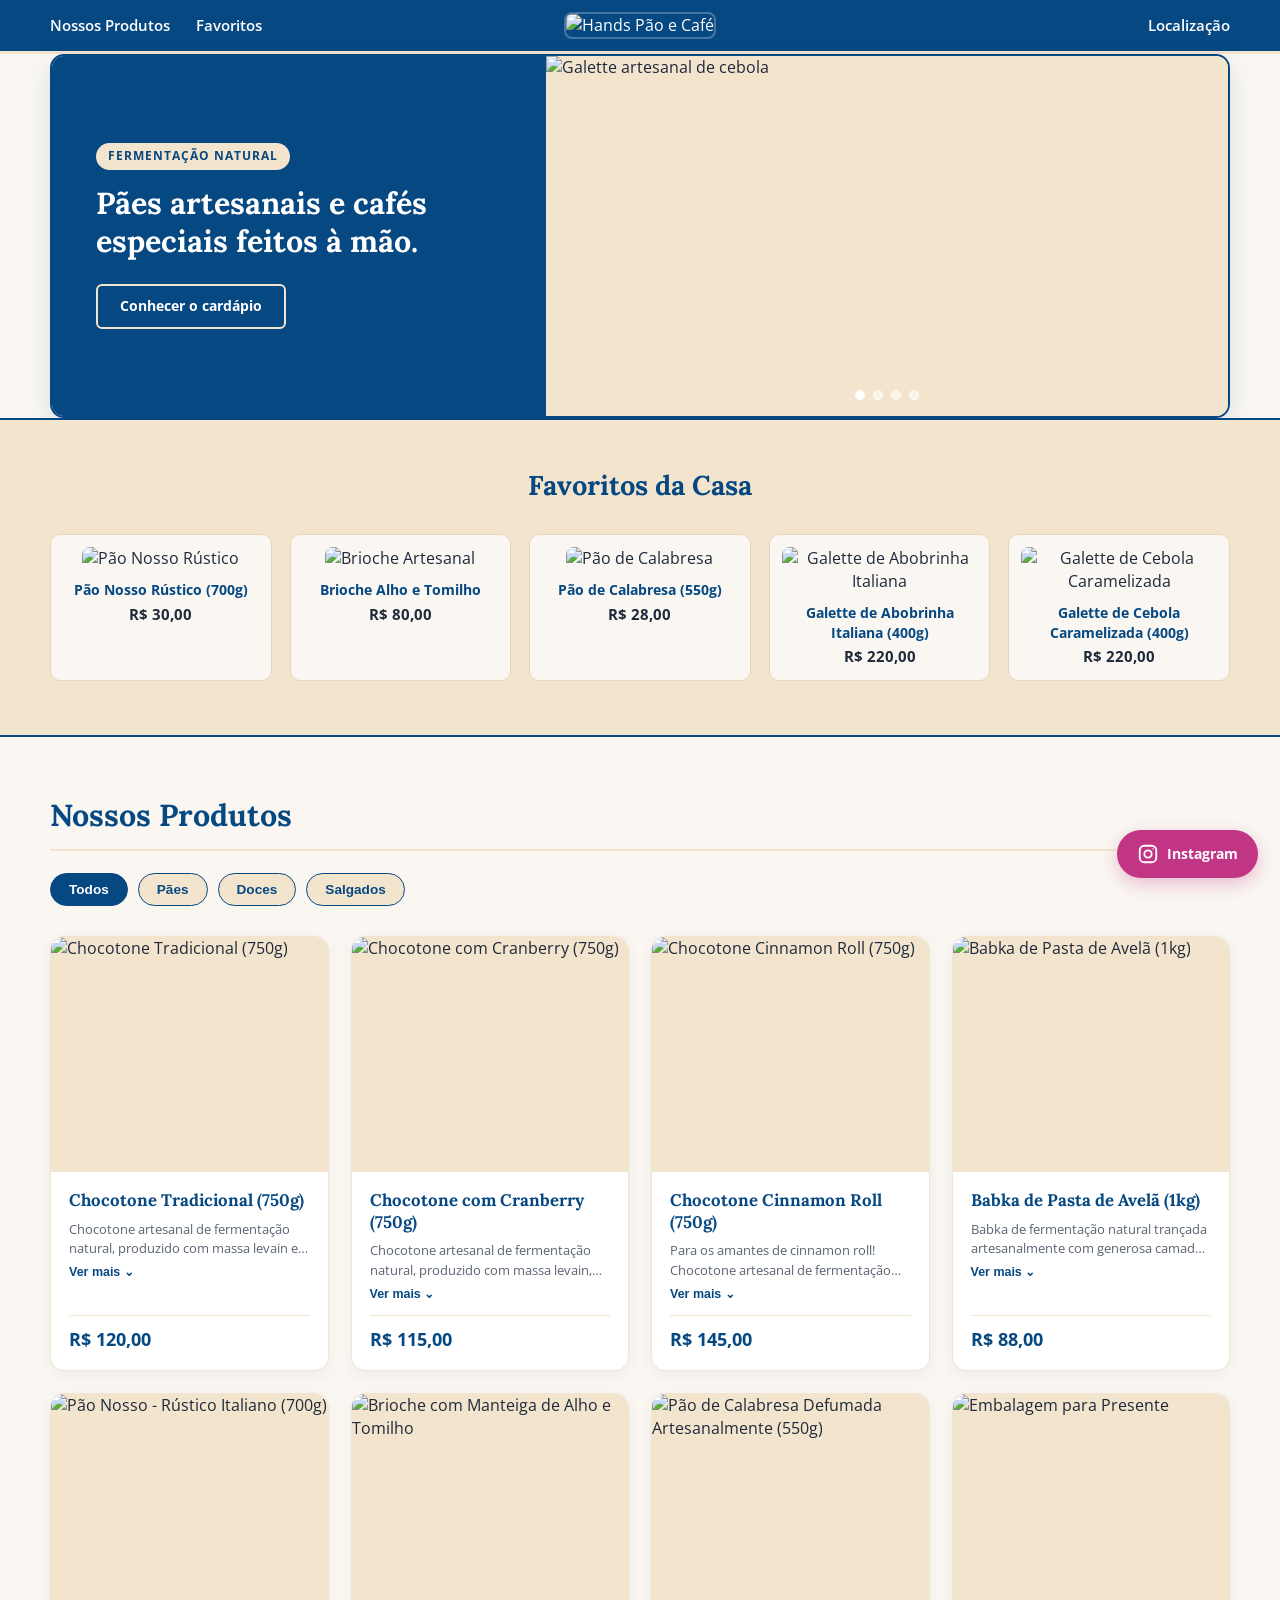
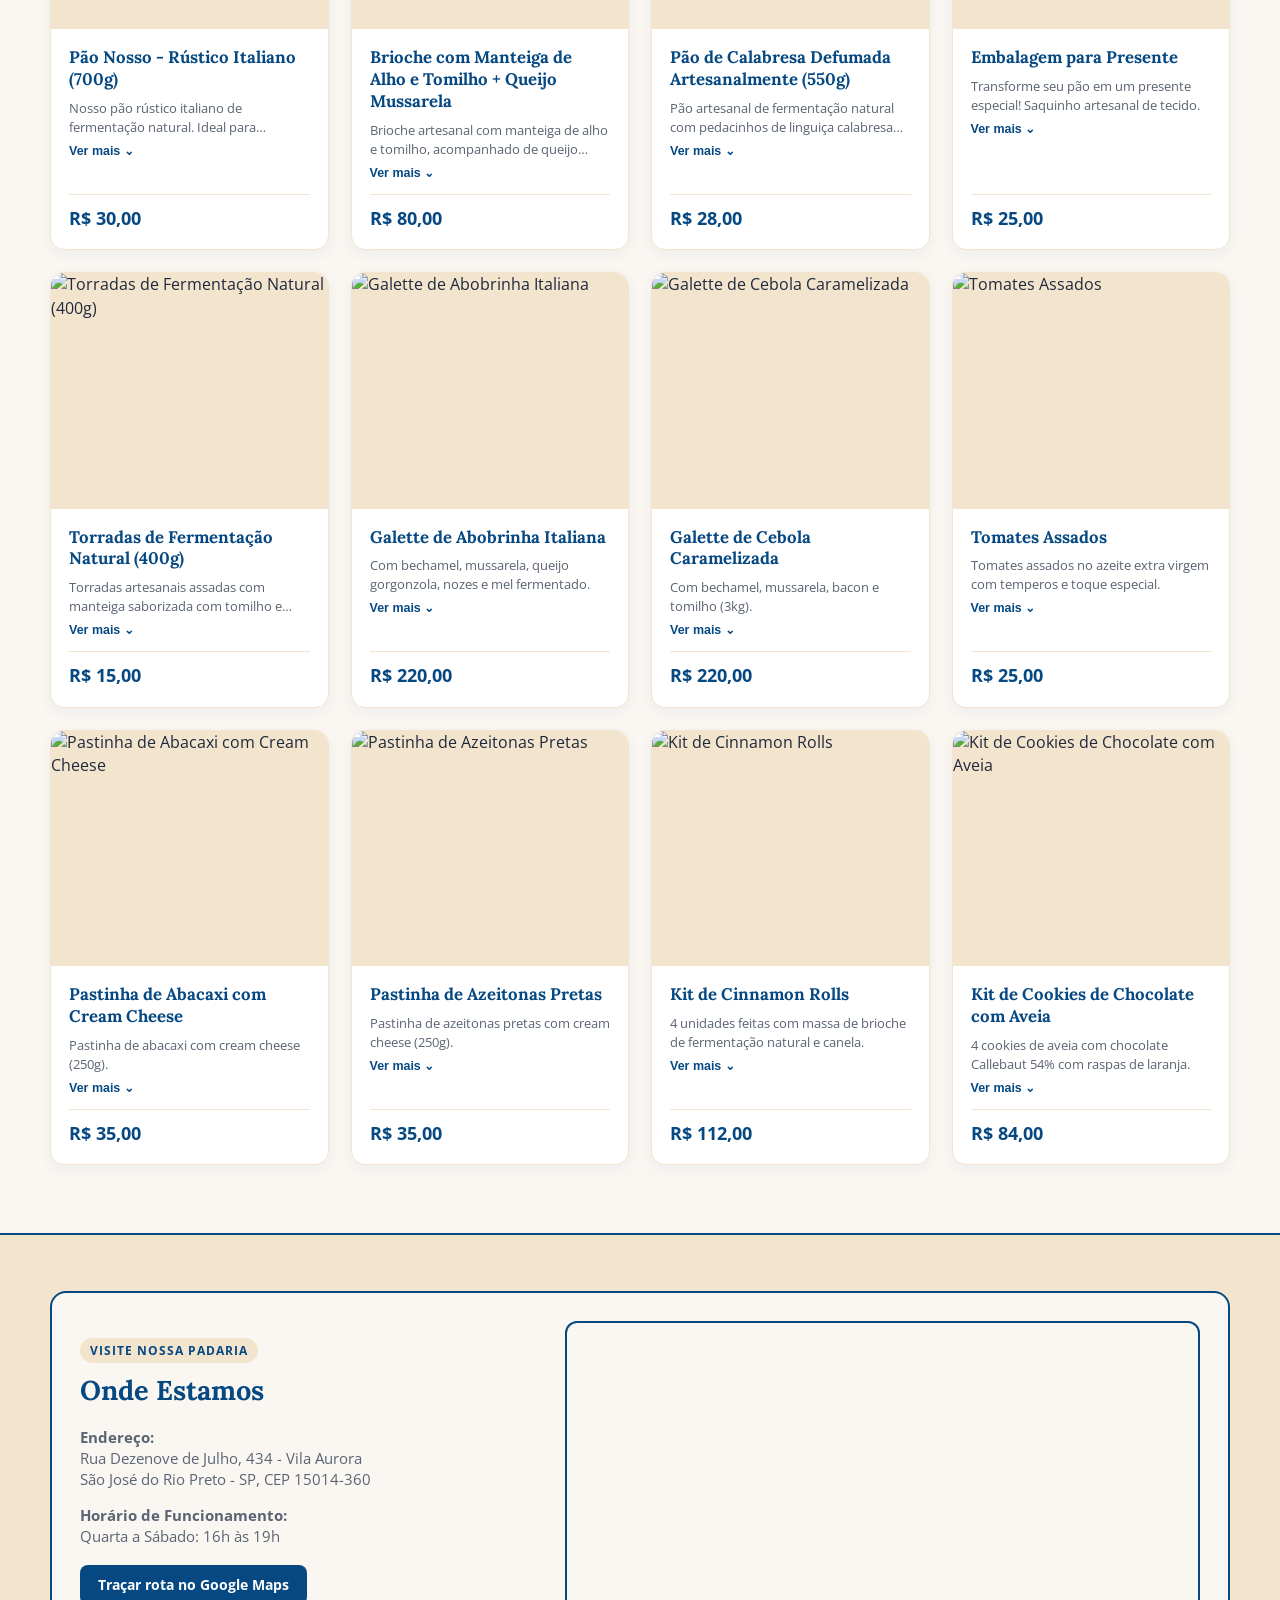
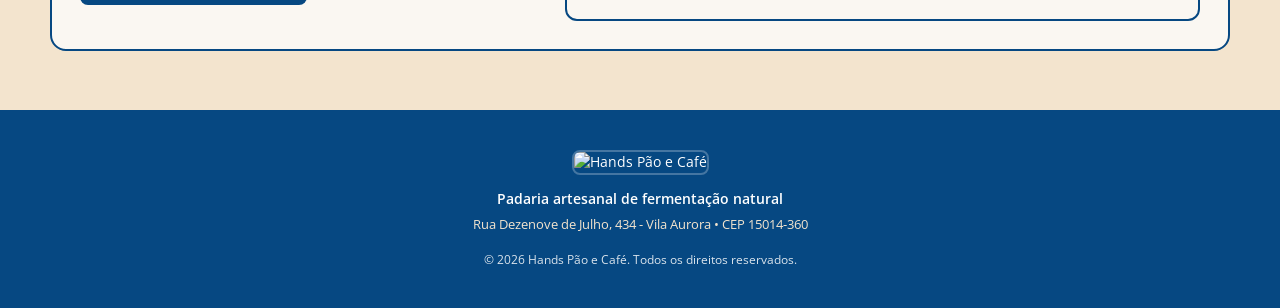
==== commit c88a629d: "Remove 'Sobre' link from main navigation Removed the 'Sobre' link from the main navigation." ====
--- a/index.html
+++ b/index.html
@@ -30,7 +30,6 @@
 
       <nav class="main-nav nav-right" aria-label="Links institucionais">
         <ul>
-          <li><a href="#sobre">Sobre</a></li>
           <li><a href="#localizacao">Localização</a></li>
         </ul>
       </nav>
@@ -38,7 +37,6 @@
   </header>
 
   <main>
-    <section class="hero-section" id="sobre" aria-label="Destaques Hands Pão e Café">
       <div class="container">
         <div class="hero-banner">
           <div class="hero-text-box">
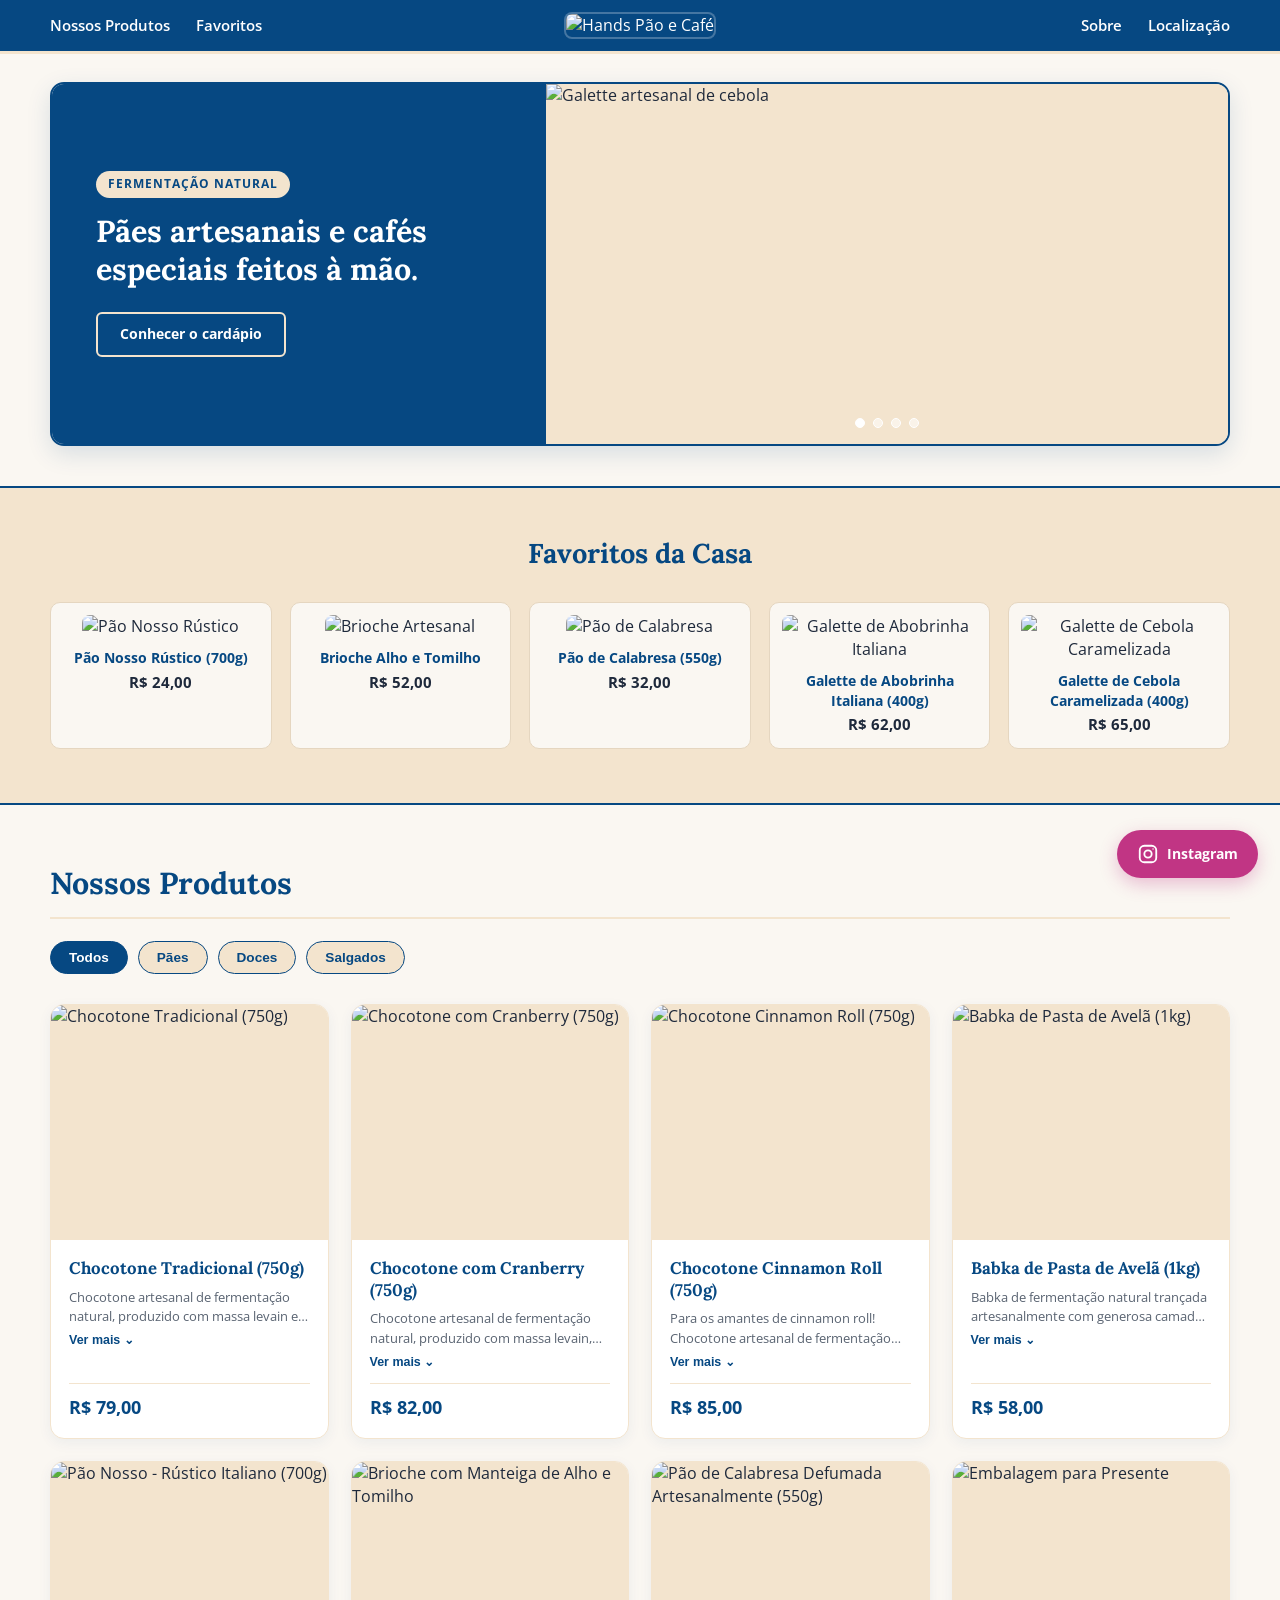
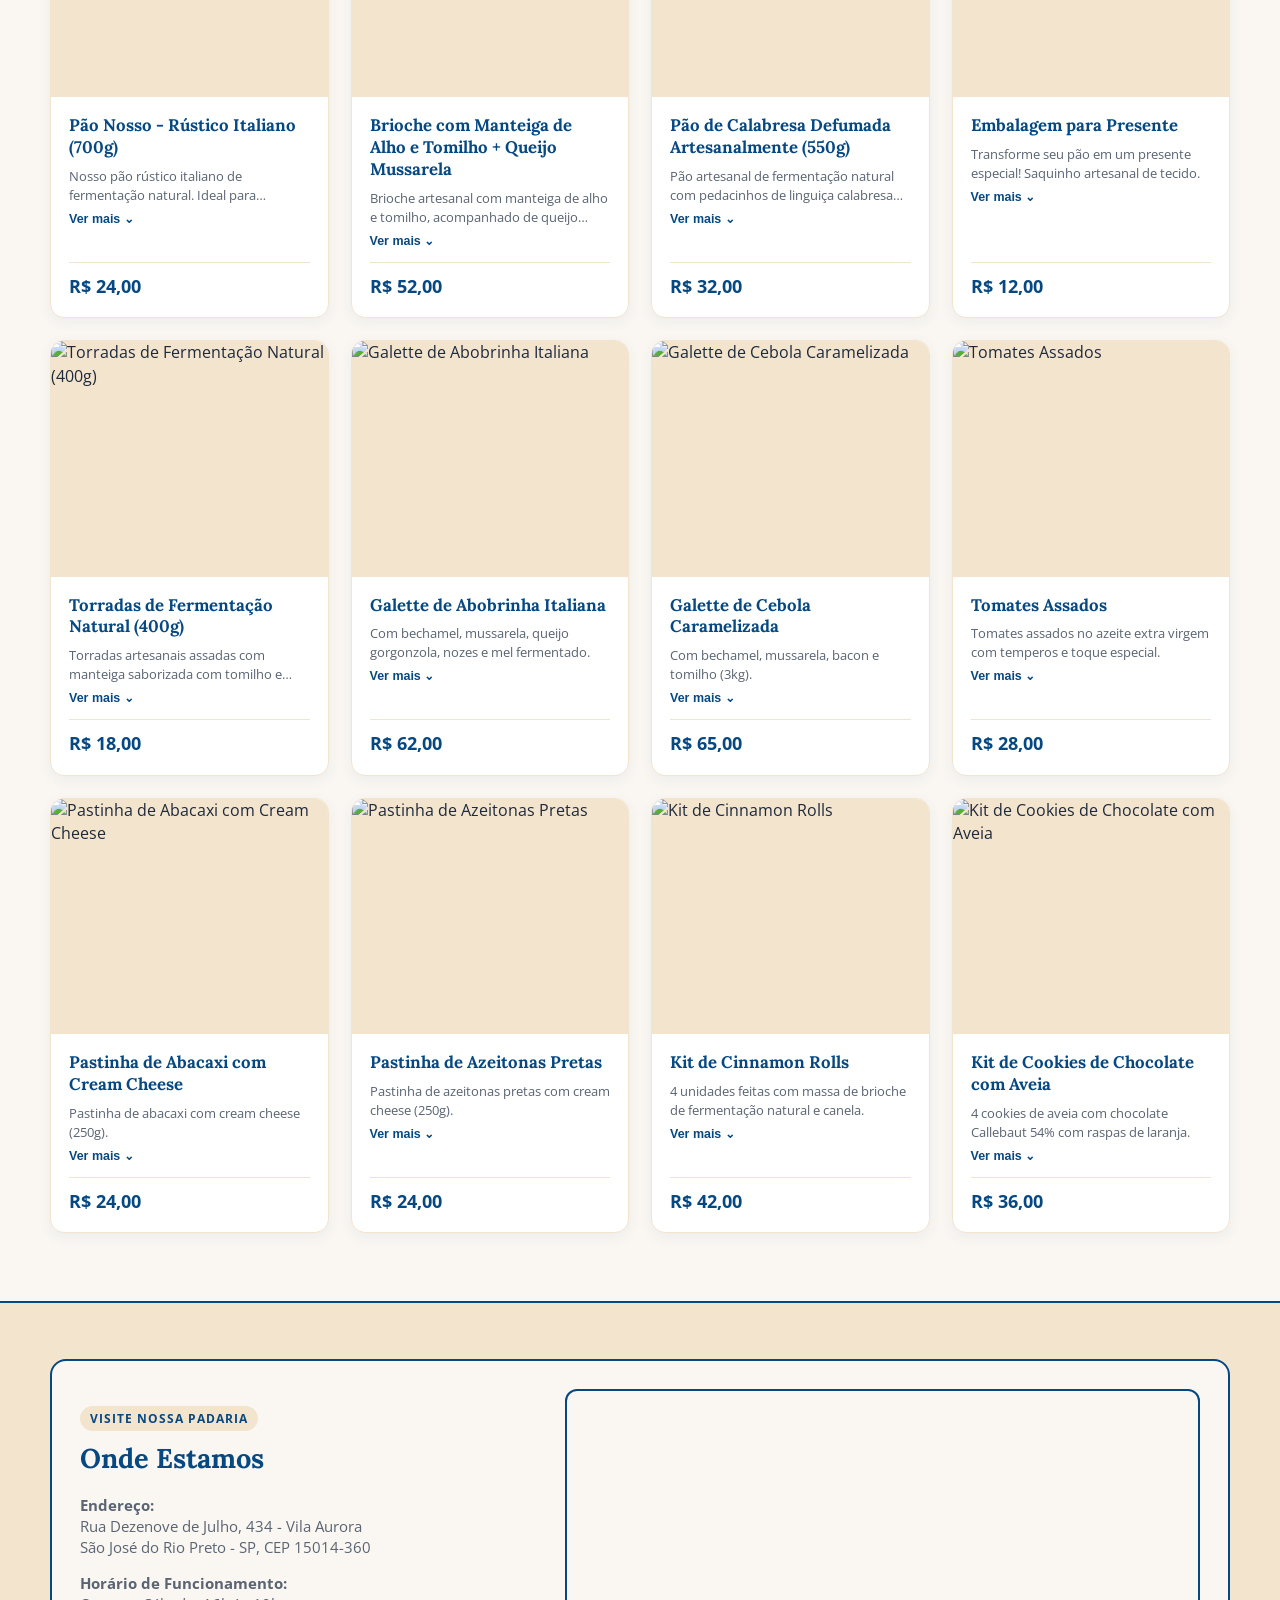
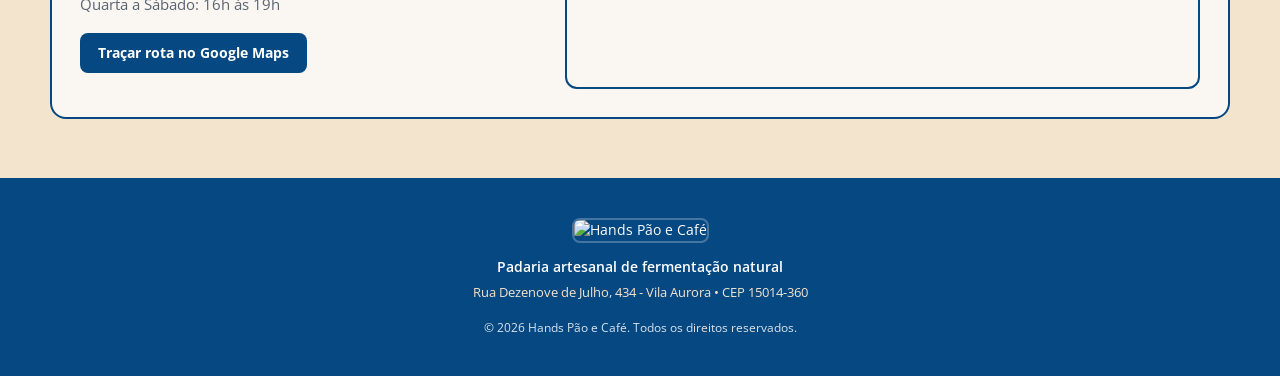
==== commit d25c64b6: "Update index.html" ====
--- a/index.html
+++ b/index.html
@@ -30,6 +30,7 @@
 
       <nav class="main-nav nav-right" aria-label="Links institucionais">
         <ul>
+          <li><a href="sobre.html">Sobre</a></li>
           <li><a href="#localizacao">Localização</a></li>
         </ul>
       </nav>
@@ -37,6 +38,7 @@
   </header>
 
   <main>
+    <section class="hero-section">
       <div class="container">
         <div class="hero-banner">
           <div class="hero-text-box">
@@ -67,27 +69,27 @@
           <article class="mini-card">
             <img src="https://hands-pao-cafe-order.lovable.app/images/pao-nosso.jpg" alt="Pão Nosso Rústico" />
             <h3>Pão Nosso Rústico (700g)</h3>
-            <p>R$ 30,00</p>
+            <p>R$ 24,00</p>
           </article>
           <article class="mini-card">
             <img src="https://hands-pao-cafe-order.lovable.app/images/brioche-manteiga-alho.jpg" alt="Brioche Artesanal" />
             <h3>Brioche Alho e Tomilho</h3>
-            <p>R$ 80,00</p>
+            <p>R$ 52,00</p>
           </article>
           <article class="mini-card">
             <img src="https://hands-pao-cafe-order.lovable.app/images/pao-calabresa-novo.jpg" alt="Pão de Calabresa" />
             <h3>Pão de Calabresa (550g)</h3>
-            <p>R$ 28,00</p>
+            <p>R$ 32,00</p>
           </article>
           <article class="mini-card">
             <img src="https://hands-pao-cafe-order.lovable.app/images/galette-abobrinha-novo.jpg" alt="Galette de Abobrinha Italiana" />
             <h3>Galette de Abobrinha Italiana (400g)</h3>
-            <p>R$ 220,00</p>
+            <p>R$ 62,00</p>
           </article>
           <article class="mini-card">
             <img src="https://hands-pao-cafe-order.lovable.app/images/galette-cebola-novo.jpg" alt="Galette de Cebola Caramelizada" />
             <h3>Galette de Cebola Caramelizada (400g)</h3>
-            <p>R$ 220,00</p>
+            <p>R$ 65,00</p>
           </article>
         </div>
       </div>
@@ -116,7 +118,7 @@
               <p class="catalog-card-desc clamped">Chocotone artesanal de fermentação natural, produzido com massa levain e gotas selecionadas de chocolate meio amargo.</p>
               <button type="button" class="toggle-desc-btn">Ver mais ⌄</button>
               <div class="catalog-card-footer">
-                <span class="catalog-price">R$ 120,00</span>
+                <span class="catalog-price">R$ 79,00</span>
               </div>
             </div>
           </article>
@@ -130,7 +132,7 @@
               <p class="catalog-card-desc clamped">Chocotone artesanal de fermentação natural, produzido com massa levain, chocolate nobre e cranberries desidratadas.</p>
               <button type="button" class="toggle-desc-btn">Ver mais ⌄</button>
               <div class="catalog-card-footer">
-                <span class="catalog-price">R$ 115,00</span>
+                <span class="catalog-price">R$ 82,00</span>
               </div>
             </div>
           </article>
@@ -144,7 +146,7 @@
               <p class="catalog-card-desc clamped">Para os amantes de cinnamon roll! Chocotone artesanal de fermentação natural com espiral de canela e açúcar mascavo.</p>
               <button type="button" class="toggle-desc-btn">Ver mais ⌄</button>
               <div class="catalog-card-footer">
-                <span class="catalog-price">R$ 145,00</span>
+                <span class="catalog-price">R$ 85,00</span>
               </div>
             </div>
           </article>
@@ -158,7 +160,7 @@
               <p class="catalog-card-desc clamped">Babka de fermentação natural trançada artesanalmente com generosa camada de pasta de avelã e cacau.</p>
               <button type="button" class="toggle-desc-btn">Ver mais ⌄</button>
               <div class="catalog-card-footer">
-                <span class="catalog-price">R$ 88,00</span>
+                <span class="catalog-price">R$ 58,00</span>
               </div>
             </div>
           </article>
@@ -172,7 +174,7 @@
               <p class="catalog-card-desc clamped">Nosso pão rústico italiano de fermentação natural. Ideal para comprar fatiado e fazer bruschettas!</p>
               <button type="button" class="toggle-desc-btn">Ver mais ⌄</button>
               <div class="catalog-card-footer">
-                <span class="catalog-price">R$ 30,00</span>
+                <span class="catalog-price">R$ 24,00</span>
               </div>
             </div>
           </article>
@@ -186,7 +188,7 @@
               <p class="catalog-card-desc clamped">Brioche artesanal com manteiga de alho e tomilho, acompanhado de queijo mussarela gratinado.</p>
               <button type="button" class="toggle-desc-btn">Ver mais ⌄</button>
               <div class="catalog-card-footer">
-                <span class="catalog-price">R$ 80,00</span>
+                <span class="catalog-price">R$ 52,00</span>
               </div>
             </div>
           </article>
@@ -200,7 +202,7 @@
               <p class="catalog-card-desc clamped">Pão artesanal de fermentação natural com pedacinhos de linguiça calabresa defumada lentamente.</p>
               <button type="button" class="toggle-desc-btn">Ver mais ⌄</button>
               <div class="catalog-card-footer">
-                <span class="catalog-price">R$ 28,00</span>
+                <span class="catalog-price">R$ 32,00</span>
               </div>
             </div>
           </article>
@@ -215,7 +217,7 @@
     <p class="catalog-card-desc clamped">Transforme seu pão em um presente especial! Saquinho artesanal de tecido.</p>
     <button type="button" class="toggle-desc-btn">Ver mais ⌄</button>
     <div class="catalog-card-footer">
-      <span class="catalog-price">R$ 25,00</span>
+      <span class="catalog-price">R$ 12,00</span>
     </div>
   </div>
 </article>
@@ -229,7 +231,7 @@
     <p class="catalog-card-desc clamped">Torradas artesanais assadas com manteiga saborizada com tomilho e ervas.</p>
     <button type="button" class="toggle-desc-btn">Ver mais ⌄</button>
     <div class="catalog-card-footer">
-      <span class="catalog-price">R$ 15,00</span>
+      <span class="catalog-price">R$ 18,00</span>
     </div>
   </div>
 </article>
@@ -243,7 +245,7 @@
     <p class="catalog-card-desc clamped">Com bechamel, mussarela, queijo gorgonzola, nozes e mel fermentado.</p>
     <button type="button" class="toggle-desc-btn">Ver mais ⌄</button>
     <div class="catalog-card-footer">
-      <span class="catalog-price">R$ 220,00</span>
+      <span class="catalog-price">R$ 62,00</span>
     </div>
   </div>
 </article>
@@ -257,7 +259,7 @@
     <p class="catalog-card-desc clamped">Com bechamel, mussarela, bacon e tomilho (3kg).</p>
     <button type="button" class="toggle-desc-btn">Ver mais ⌄</button>
     <div class="catalog-card-footer">
-      <span class="catalog-price">R$ 220,00</span>
+      <span class="catalog-price">R$ 65,00</span>
     </div>
   </div>
 </article>
@@ -272,7 +274,7 @@
     <p class="catalog-card-desc clamped">Tomates assados no azeite extra virgem com temperos e toque especial.</p>
     <button type="button" class="toggle-desc-btn">Ver mais ⌄</button>
     <div class="catalog-card-footer">
-      <span class="catalog-price">R$ 25,00</span>
+      <span class="catalog-price">R$ 28,00</span>
     </div>
   </div>
 </article>
@@ -286,7 +288,7 @@
     <p class="catalog-card-desc clamped">Pastinha de abacaxi com cream cheese (250g).</p>
     <button type="button" class="toggle-desc-btn">Ver mais ⌄</button>
     <div class="catalog-card-footer">
-      <span class="catalog-price">R$ 35,00</span>
+      <span class="catalog-price">R$ 24,00</span>
     </div>
   </div>
 </article>
@@ -300,7 +302,7 @@
     <p class="catalog-card-desc clamped">Pastinha de azeitonas pretas com cream cheese (250g).</p>
     <button type="button" class="toggle-desc-btn">Ver mais ⌄</button>
     <div class="catalog-card-footer">
-      <span class="catalog-price">R$ 35,00</span>
+      <span class="catalog-price">R$ 24,00</span>
     </div>
   </div>
 </article>
@@ -314,7 +316,7 @@
     <p class="catalog-card-desc clamped">4 unidades feitas com massa de brioche de fermentação natural e canela.</p>
     <button type="button" class="toggle-desc-btn">Ver mais ⌄</button>
     <div class="catalog-card-footer">
-      <span class="catalog-price">R$ 112,00</span>
+      <span class="catalog-price">R$ 42,00</span>
     </div>
   </div>
 </article>
@@ -329,7 +331,7 @@
     <p class="catalog-card-desc clamped">4 cookies de aveia com chocolate Callebaut 54% com raspas de laranja.</p>
     <button type="button" class="toggle-desc-btn">Ver mais ⌄</button>
     <div class="catalog-card-footer">
-      <span class="catalog-price">R$ 84,00</span>
+      <span class="catalog-price">R$ 36,00</span>
     </div>
   </div>
 </article>
@@ -403,6 +405,7 @@
       </svg>
       <span>Instagram</span>
     </a>
+  </div>
 
   <script src="script.js"></script>
 </body>
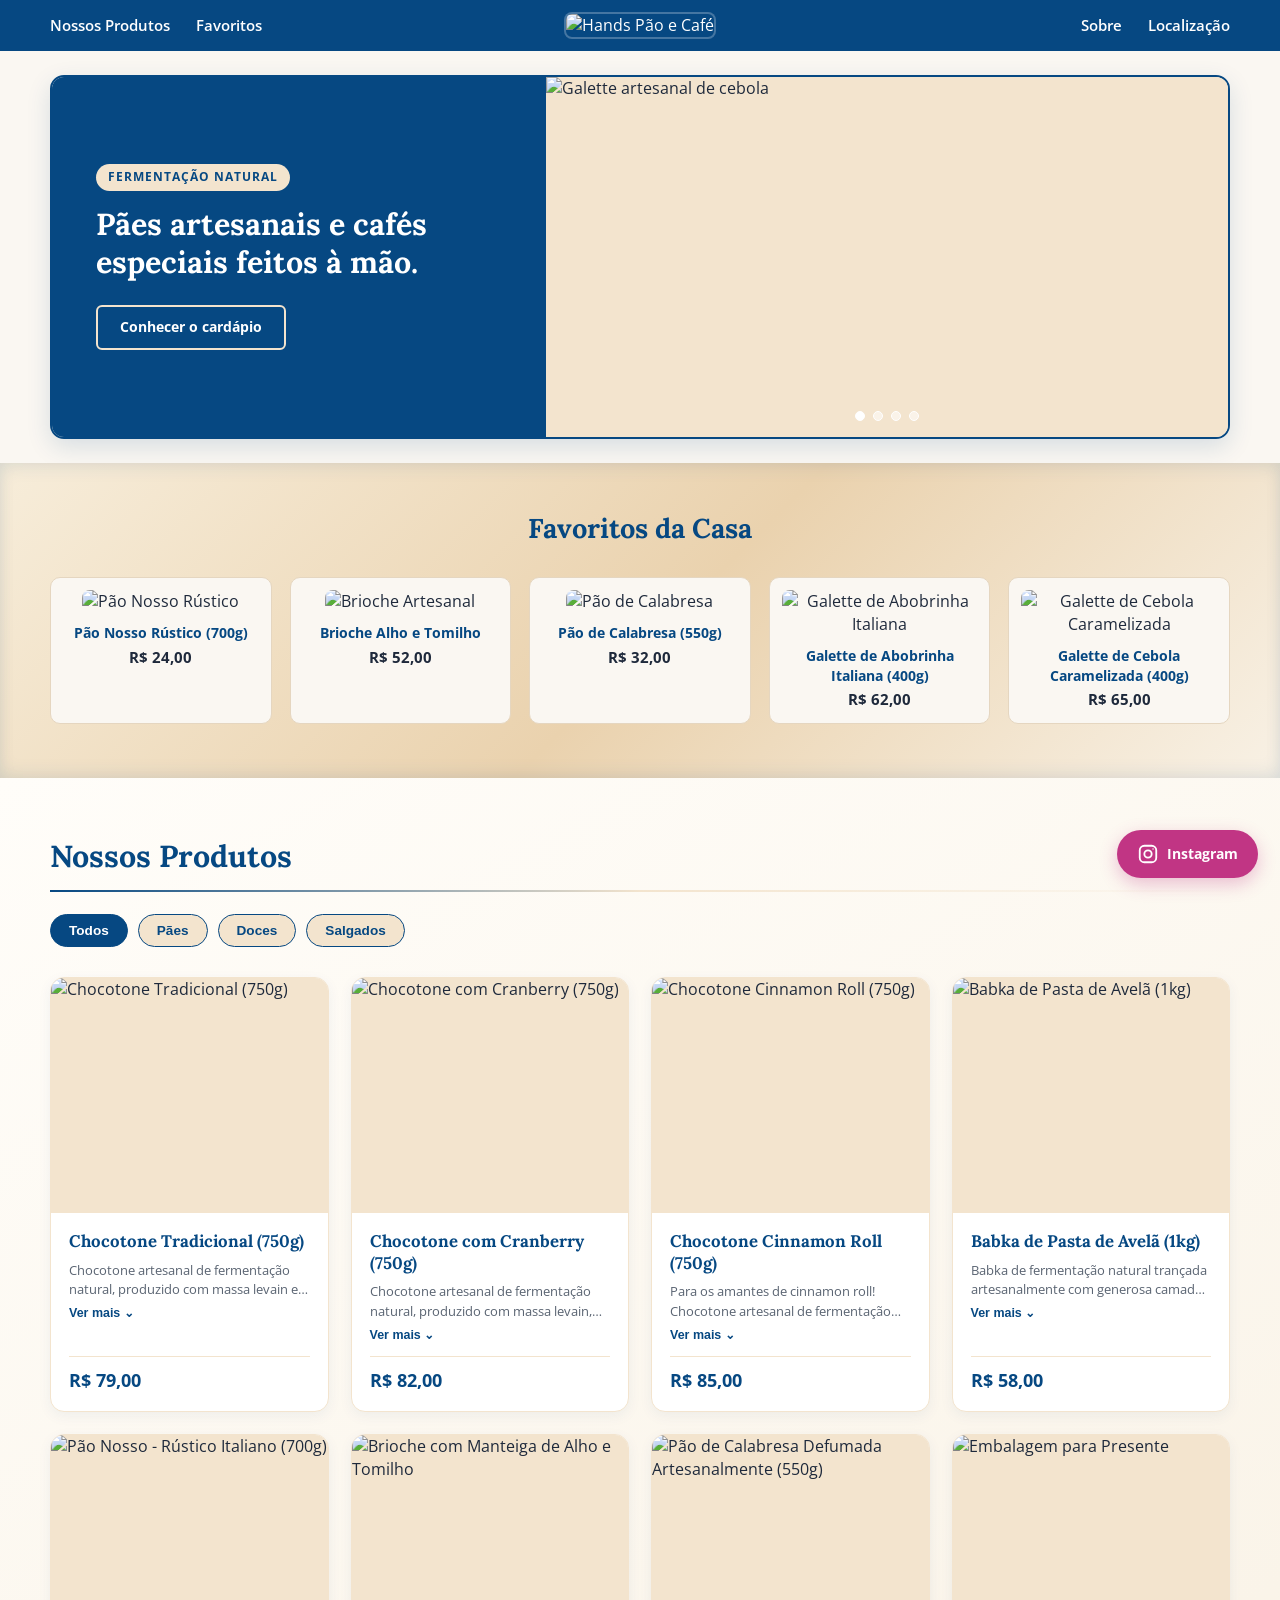
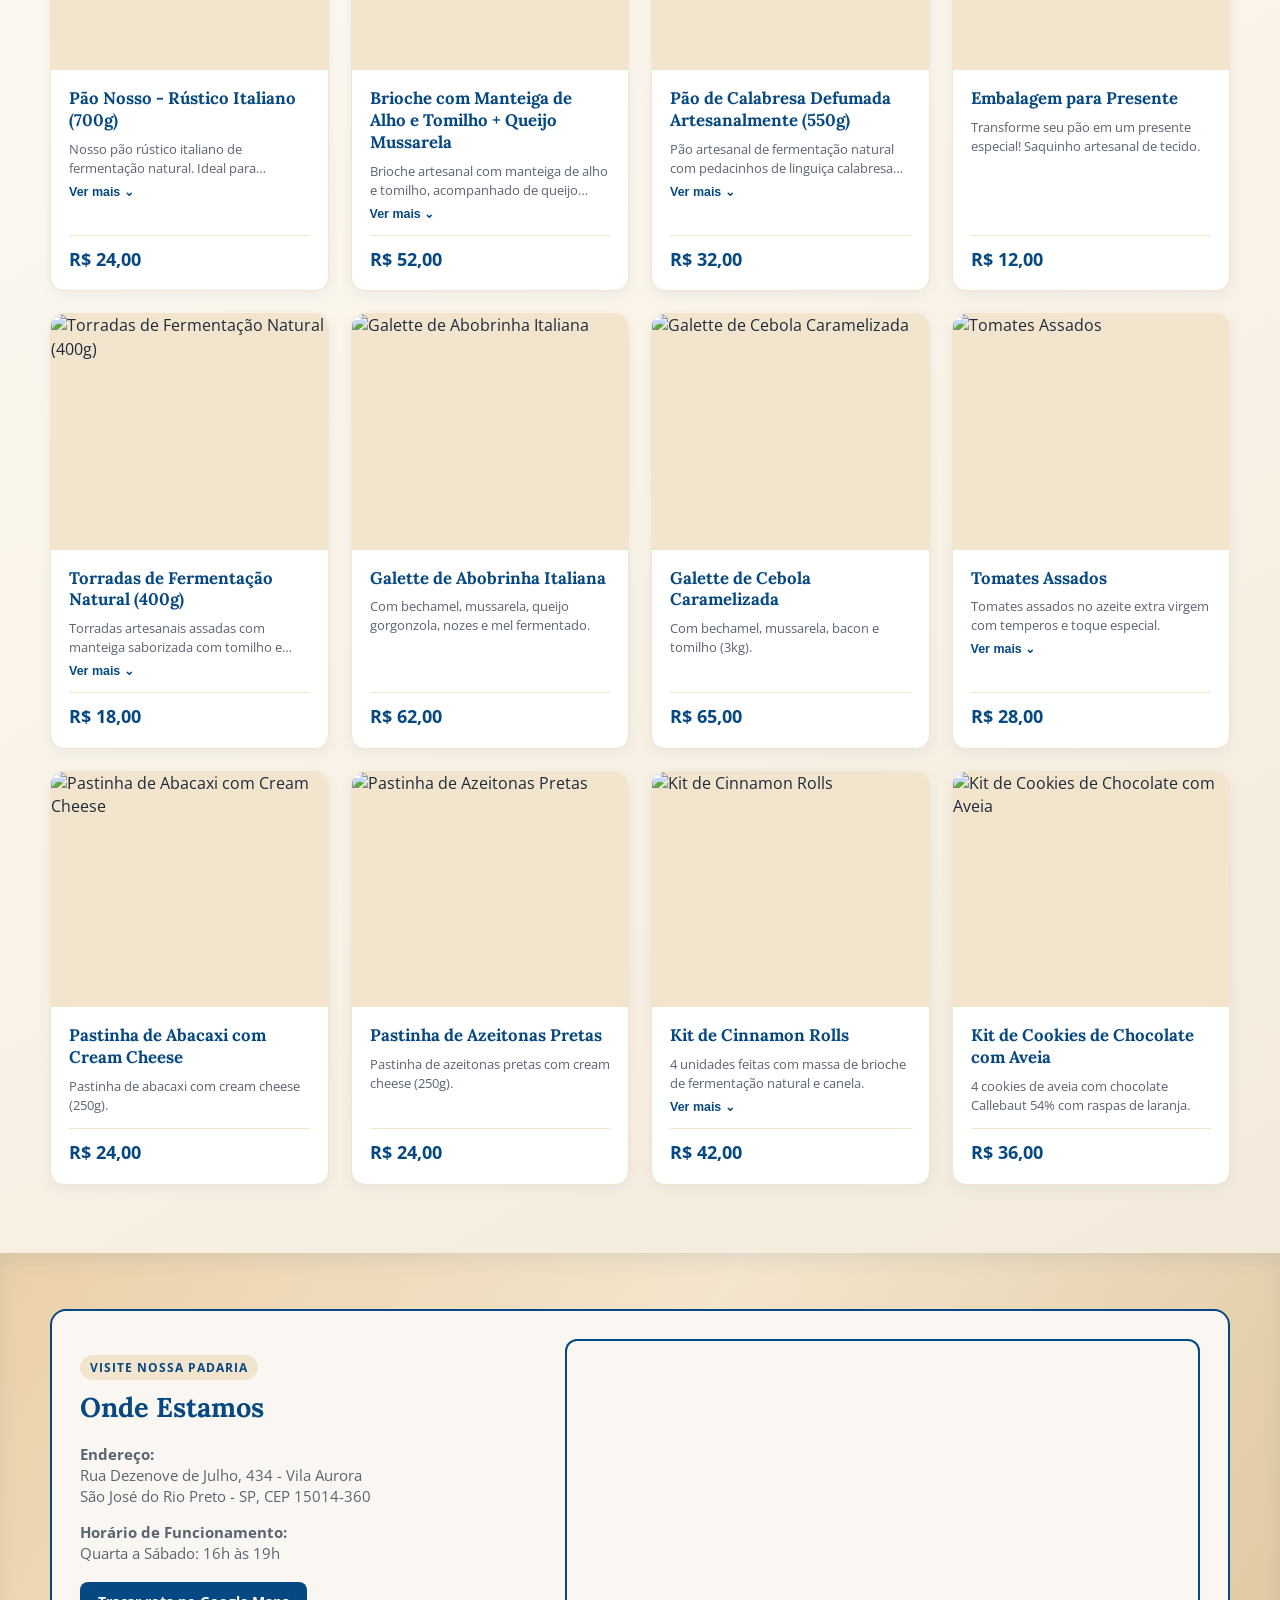
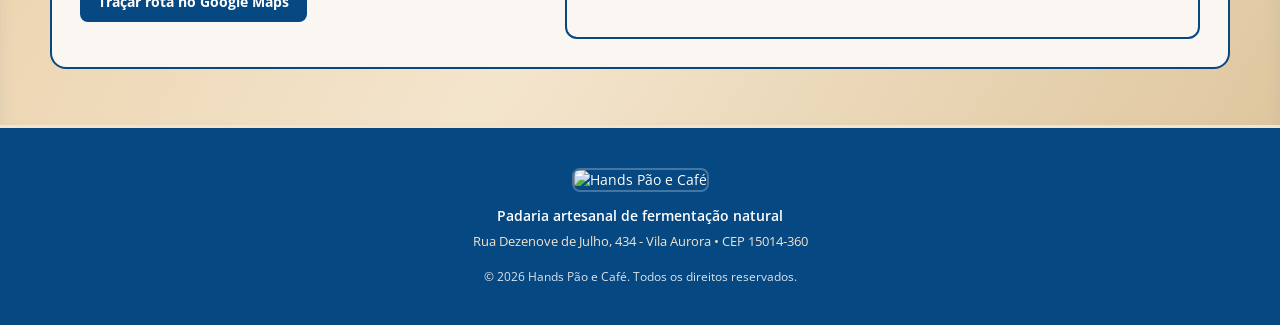
==== commit 3eeb4d8a: "Update index.html" ====
--- a/index.html
+++ b/index.html
@@ -215,7 +215,6 @@
   <div class="catalog-card-body">
     <h3 class="catalog-card-title">Embalagem para Presente</h3>
     <p class="catalog-card-desc clamped">Transforme seu pão em um presente especial! Saquinho artesanal de tecido.</p>
-    <button type="button" class="toggle-desc-btn">Ver mais ⌄</button>
     <div class="catalog-card-footer">
       <span class="catalog-price">R$ 12,00</span>
     </div>
@@ -243,7 +242,6 @@
   <div class="catalog-card-body">
     <h3 class="catalog-card-title">Galette de Abobrinha Italiana</h3>
     <p class="catalog-card-desc clamped">Com bechamel, mussarela, queijo gorgonzola, nozes e mel fermentado.</p>
-    <button type="button" class="toggle-desc-btn">Ver mais ⌄</button>
     <div class="catalog-card-footer">
       <span class="catalog-price">R$ 62,00</span>
     </div>
@@ -257,7 +255,6 @@
   <div class="catalog-card-body">
     <h3 class="catalog-card-title">Galette de Cebola Caramelizada</h3>
     <p class="catalog-card-desc clamped">Com bechamel, mussarela, bacon e tomilho (3kg).</p>
-    <button type="button" class="toggle-desc-btn">Ver mais ⌄</button>
     <div class="catalog-card-footer">
       <span class="catalog-price">R$ 65,00</span>
     </div>
@@ -286,7 +283,6 @@
   <div class="catalog-card-body">
     <h3 class="catalog-card-title">Pastinha de Abacaxi com Cream Cheese</h3>
     <p class="catalog-card-desc clamped">Pastinha de abacaxi com cream cheese (250g).</p>
-    <button type="button" class="toggle-desc-btn">Ver mais ⌄</button>
     <div class="catalog-card-footer">
       <span class="catalog-price">R$ 24,00</span>
     </div>
@@ -300,7 +296,6 @@
   <div class="catalog-card-body">
     <h3 class="catalog-card-title">Pastinha de Azeitonas Pretas</h3>
     <p class="catalog-card-desc clamped">Pastinha de azeitonas pretas com cream cheese (250g).</p>
-    <button type="button" class="toggle-desc-btn">Ver mais ⌄</button>
     <div class="catalog-card-footer">
       <span class="catalog-price">R$ 24,00</span>
     </div>
@@ -329,7 +324,6 @@
   <div class="catalog-card-body">
     <h3 class="catalog-card-title">Kit de Cookies de Chocolate com Aveia</h3>
     <p class="catalog-card-desc clamped">4 cookies de aveia com chocolate Callebaut 54% com raspas de laranja.</p>
-    <button type="button" class="toggle-desc-btn">Ver mais ⌄</button>
     <div class="catalog-card-footer">
       <span class="catalog-price">R$ 36,00</span>
     </div>
--- a/style.css
+++ b/style.css
@@ -41,7 +41,6 @@
 
 .header {
   background-color: var(--blue-primary);
-  border-bottom: 3px solid var(--beige-highlight);
   padding: 12px 0;
   color: var(--white);
 }
@@ -92,7 +91,7 @@
 }
 
 .hero-section {
-  padding: 28px 0 40px;
+  padding: 24px 0;
 }
 
 .hero-banner {
@@ -198,10 +197,11 @@
 }
 
 .bestsellers {
-  background-color: var(--beige-highlight);
+  background: linear-gradient(135deg, #f7edda 0%, #ead2ae 52%, #f8f1e5 100%);
   padding: 46px 0 54px;
-  border-top: 2px solid var(--blue-primary);
-  border-bottom: 2px solid var(--blue-primary);
+  border-top: 0;
+  border-bottom: 0;
+  box-shadow: inset 0 6px 16px rgba(6, 72, 130, 0.08), inset 0 -6px 16px rgba(6, 72, 130, 0.08);
 }
 
 .section-title-center {
@@ -254,12 +254,13 @@
 }
 
 .catalog-section {
-  background-color: var(--cream-bg);
+  background: linear-gradient(150deg, #fffdf9 0%, #faf4e9 55%, #f3eadb 100%);
   padding: 56px 0 68px;
 }
 
 .section-header-bar {
-  border-bottom: 2px solid var(--beige-highlight);
+  border-bottom: 2px solid transparent;
+  border-image: linear-gradient(90deg, var(--blue-primary), var(--beige-highlight), transparent) 1;
   padding-bottom: 12px;
   margin-bottom: 22px;
 }
@@ -392,9 +393,10 @@
 }
 
 .location-section {
-  background-color: var(--beige-highlight);
+  background: linear-gradient(120deg, #ead0a8 0%, #f4e5cd 48%, #dfc79f 100%);
   padding: 56px 0;
-  border-top: 2px solid var(--blue-primary);
+  border-top: 0;
+  box-shadow: inset 0 8px 18px rgba(6, 72, 130, 0.08);
 }
 
 .location-wrapper {
@@ -607,4 +609,45 @@
   .tab-pill { padding: 8px 12px; }
   .location-wrapper { padding: 14px; }
   .btn-map-route { max-width: 100%; }
-}+}
+
+.about-hero {
+  min-height: 68vh;
+  display: flex;
+  align-items: center;
+  padding: 64px 0;
+  background: linear-gradient(135deg, #fffdf8 0%, #f4ead8 55%, #e8d2ad 100%);
+}
+
+.about-card {
+  max-width: 820px;
+  margin: 0 auto;
+  padding: 44px;
+  text-align: center;
+  background: rgba(255, 255, 255, 0.78);
+  border: 1.5px solid var(--beige-highlight);
+  border-radius: 16px;
+  box-shadow: 0 12px 32px rgba(6, 72, 130, 0.1);
+}
+
+.about-card h1 {
+  font-family: 'Lora', serif;
+  color: var(--blue-primary);
+  font-size: 2.2rem;
+  margin-bottom: 24px;
+}
+
+.about-copy {
+  display: grid;
+  gap: 16px;
+  color: var(--text-muted);
+  line-height: 1.8;
+  margin-bottom: 28px;
+  text-align: left;
+}
+
+@media (max-width: 768px) {
+  .about-hero { padding: 40px 0; }
+  .about-card { padding: 28px 20px; }
+  .about-card h1 { font-size: 1.7rem; }
+}
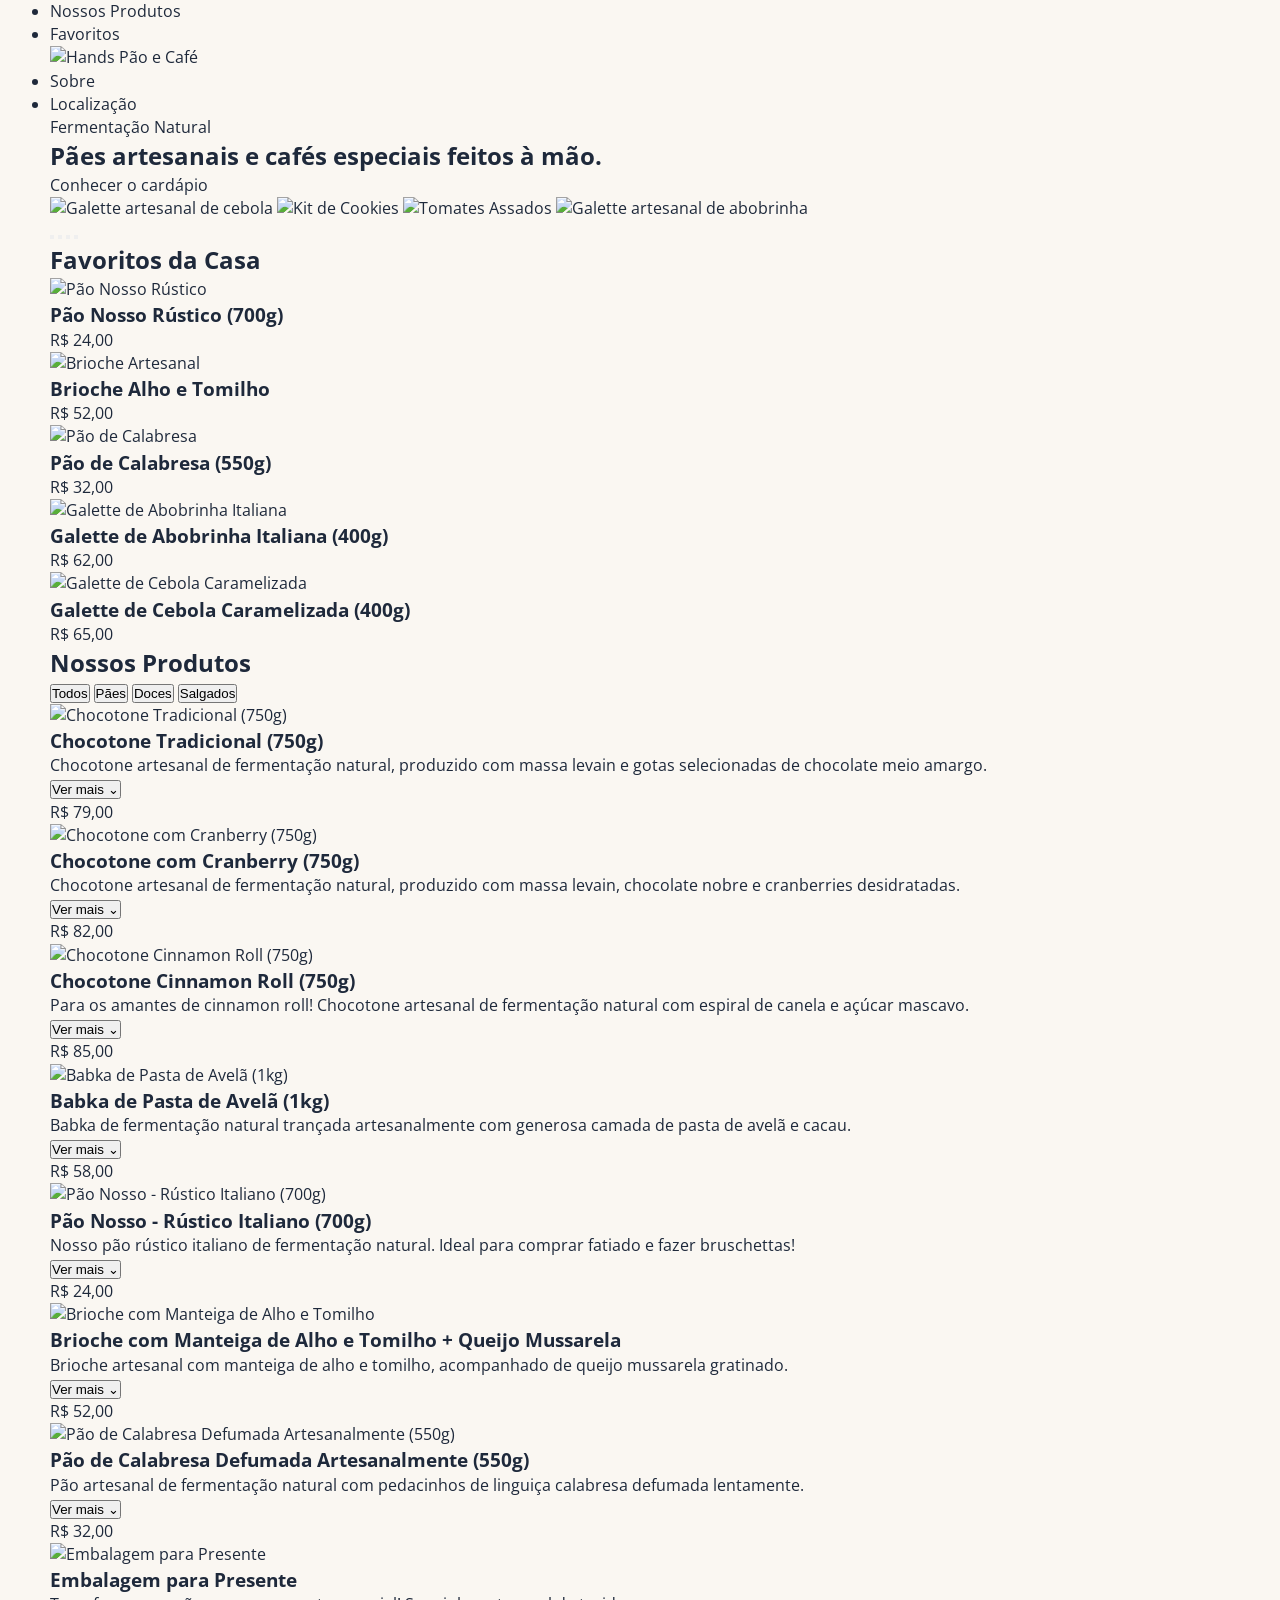
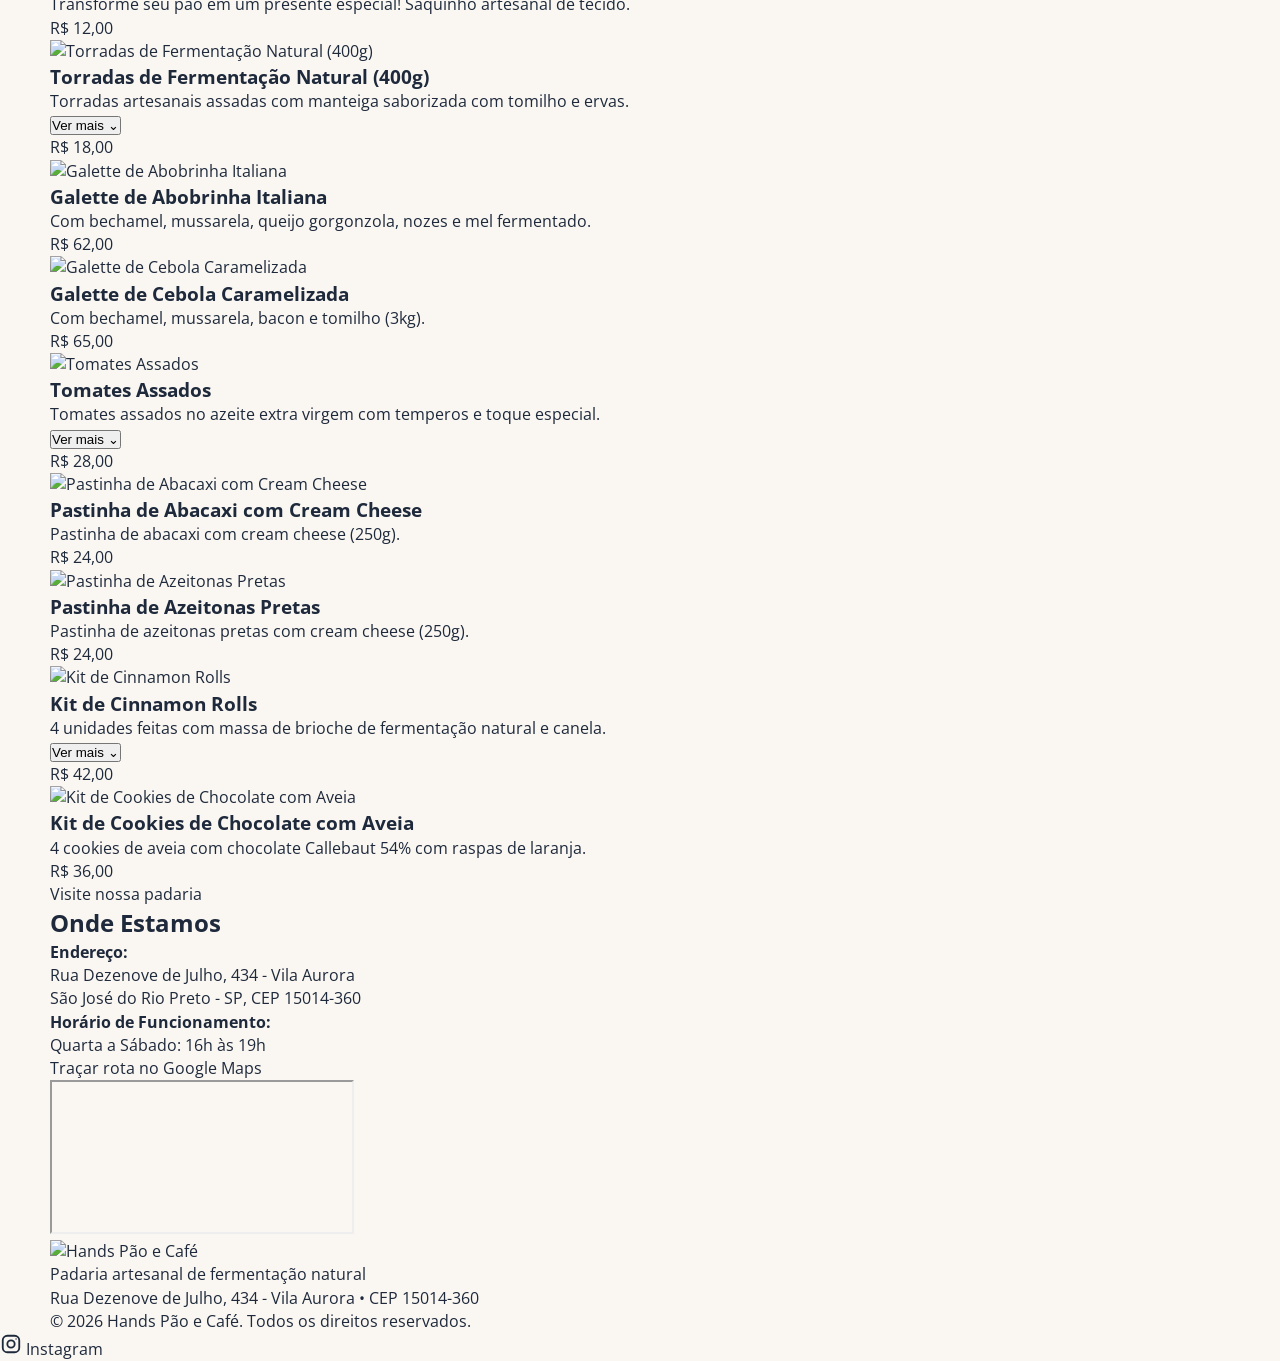
==== commit ae40ad72: "Update index.html" ====
--- a/index.html
+++ b/index.html
@@ -15,20 +15,20 @@
 </head>
 <body>
 
-  <header class="header">
-    <div class="container header-content">
-      <nav class="main-nav" aria-label="Menu principal">
+  <header class="cabecalho">
+    <div class="container cabecalho-conteudo">
+      <nav class="navegacao-principal" aria-label="Menu principal">
         <ul>
           <li><a href="#nossos-produtos">Nossos Produtos</a></li>
           <li><a href="#favoritos">Favoritos</a></li>
         </ul>
       </nav>
 
-      <a href="#" class="brand-logo" aria-label="Hands Pão e Café - Página inicial">
+      <a href="#" class="logo-marca" aria-label="Hands Pão e Café - Página inicial">
         <img src="https://hands-pao-cafe-order.lovable.app/og-image.jpg" alt="Hands Pão e Café" />
       </a>
 
-      <nav class="main-nav nav-right" aria-label="Links institucionais">
+      <nav class="navegacao-principal navegacao-direita" aria-label="Links institucionais">
         <ul>
           <li><a href="sobre.html">Sobre</a></li>
           <li><a href="#localizacao">Localização</a></li>
@@ -38,55 +38,55 @@
   </header>
 
   <main>
-    <section class="hero-section">
+    <section class="secao-destaque">
       <div class="container">
-        <div class="hero-banner">
-          <div class="hero-text-box">
-            <span class="hero-kicker">Fermentação Natural</span>
+        <div class="banner-destaque">
+          <div class="caixa-texto-destaque">
+            <span class="selo-destaque">Fermentação Natural</span>
             <h1>Pães artesanais e cafés especiais feitos à mão.</h1>
-            <a href="#nossos-produtos" class="btn-outline">Conhecer o cardápio</a>
+            <a href="#nossos-produtos" class="botao-contorno">Conhecer o cardápio</a>
           </div>
-          <div class="hero-image-box" aria-label="Galeria de produtos" aria-roledescription="carrossel">
-            <img class="hero-slide active" src="https://hands-pao-cafe-order.lovable.app/images/galette-cebola-novo.jpg" alt="Galette artesanal de cebola" />
-            <img class="hero-slide" src="https://hands-pao-cafe-order.lovable.app/images/kit-cookies-novo.jpg" alt="Kit de Cookies" />
-            <img class="hero-slide" src="https://hands-pao-cafe-order.lovable.app/images/tomates-assados-novo.jpg" alt="Tomates Assados" />
-            <img class="hero-slide" src="https://hands-pao-cafe-order.lovable.app/images/galette-abobrinha-novo.jpg" alt="Galette artesanal de abobrinha" />
-            <div class="hero-slider-dots" aria-label="Selecionar imagem">
-              <button type="button" class="hero-slider-dot active" aria-label="Imagem 1 de 4" aria-current="true"></button>
-              <button type="button" class="hero-slider-dot" aria-label="Imagem 2 de 4"></button>
-              <button type="button" class="hero-slider-dot" aria-label="Imagem 3 de 4"></button>
-              <button type="button" class="hero-slider-dot" aria-label="Imagem 4 de 4"></button>
+          <div class="caixa-imagem-destaque" aria-label="Galeria de produtos" aria-roledescription="carrossel">
+            <img class="slide-destaque ativo" src="https://hands-pao-cafe-order.lovable.app/images/galette-cebola-novo.jpg" alt="Galette artesanal de cebola" />
+            <img class="slide-destaque" src="https://hands-pao-cafe-order.lovable.app/images/kit-cookies-novo.jpg" alt="Kit de Cookies" />
+            <img class="slide-destaque" src="https://hands-pao-cafe-order.lovable.app/images/tomates-assados-novo.jpg" alt="Tomates Assados" />
+            <img class="slide-destaque" src="https://hands-pao-cafe-order.lovable.app/images/galette-abobrinha-novo.jpg" alt="Galette artesanal de abobrinha" />
+            <div class="pontos-carrossel" aria-label="Selecionar imagem">
+              <button type="button" class="ponto-carrossel ativo" aria-label="Imagem 1 de 4" aria-current="true"></button>
+              <button type="button" class="ponto-carrossel" aria-label="Imagem 2 de 4"></button>
+              <button type="button" class="ponto-carrossel" aria-label="Imagem 3 de 4"></button>
+              <button type="button" class="ponto-carrossel" aria-label="Imagem 4 de 4"></button>
             </div>
           </div>
         </div>
       </div>
     </section>
 
-    <section class="bestsellers" id="favoritos">
+    <section class="mais-vendidos" id="favoritos">
       <div class="container">
-        <h2 class="section-title-center">Favoritos da Casa</h2>
-        <div class="bestsellers-grid">
-          <article class="mini-card">
+        <h2 class="titulo-secao-centro">Favoritos da Casa</h2>
+        <div class="grade-mais-vendidos">
+          <article class="mini-cartao">
             <img src="https://hands-pao-cafe-order.lovable.app/images/pao-nosso.jpg" alt="Pão Nosso Rústico" />
             <h3>Pão Nosso Rústico (700g)</h3>
             <p>R$ 24,00</p>
           </article>
-          <article class="mini-card">
+          <article class="mini-cartao">
             <img src="https://hands-pao-cafe-order.lovable.app/images/brioche-manteiga-alho.jpg" alt="Brioche Artesanal" />
             <h3>Brioche Alho e Tomilho</h3>
             <p>R$ 52,00</p>
           </article>
-          <article class="mini-card">
+          <article class="mini-cartao">
             <img src="https://hands-pao-cafe-order.lovable.app/images/pao-calabresa-novo.jpg" alt="Pão de Calabresa" />
             <h3>Pão de Calabresa (550g)</h3>
             <p>R$ 32,00</p>
           </article>
-          <article class="mini-card">
+          <article class="mini-cartao">
             <img src="https://hands-pao-cafe-order.lovable.app/images/galette-abobrinha-novo.jpg" alt="Galette de Abobrinha Italiana" />
             <h3>Galette de Abobrinha Italiana (400g)</h3>
             <p>R$ 62,00</p>
           </article>
-          <article class="mini-card">
+          <article class="mini-cartao">
             <img src="https://hands-pao-cafe-order.lovable.app/images/galette-cebola-novo.jpg" alt="Galette de Cebola Caramelizada" />
             <h3>Galette de Cebola Caramelizada (400g)</h3>
             <p>R$ 65,00</p>
@@ -95,272 +95,272 @@
       </div>
     </section>
 
-    <section class="catalog-section" id="nossos-produtos">
+    <section class="secao-catalogo" id="nossos-produtos">
       <div class="container">
-        <div class="section-header-bar">
-          <h2 class="catalog-title">Nossos Produtos</h2>
-        </div>
-
-        <div class="filter-tabs" role="tablist" aria-label="Categorias de produtos">
-          <button type="button" class="tab-pill active" data-category="todos">Todos</button>
-          <button type="button" class="tab-pill" data-category="paes">Pães</button>
-          <button type="button" class="tab-pill" data-category="doces">Doces</button>
-          <button type="button" class="tab-pill" data-category="salgados">Salgados</button>
-        </div>
-
-        <div class="catalog-grid">
-          <article class="catalog-card" data-category="doces">
-            <div class="catalog-card-img">
+        <div class="barra-cabecalho-secao">
+          <h2 class="titulo-catalogo">Nossos Produtos</h2>
+        </div>
+
+        <div class="abas-filtro" role="tablist" aria-label="Categorias de produtos">
+          <button type="button" class="aba-pilula ativo" data-category="todos">Todos</button>
+          <button type="button" class="aba-pilula" data-category="paes">Pães</button>
+          <button type="button" class="aba-pilula" data-category="doces">Doces</button>
+          <button type="button" class="aba-pilula" data-category="salgados">Salgados</button>
+        </div>
+
+        <div class="grade-catalogo">
+          <article class="cartao-catalogo" data-category="doces">
+            <div class="cartao-catalogo-img">
               <img src="https://hands-pao-cafe-order.lovable.app/images/chocotone-tradicional.jpg" alt="Chocotone Tradicional (750g)" />
             </div>
-            <div class="catalog-card-body">
-              <h3 class="catalog-card-title">Chocotone Tradicional (750g)</h3>
-              <p class="catalog-card-desc clamped">Chocotone artesanal de fermentação natural, produzido com massa levain e gotas selecionadas de chocolate meio amargo.</p>
-              <button type="button" class="toggle-desc-btn">Ver mais ⌄</button>
-              <div class="catalog-card-footer">
-                <span class="catalog-price">R$ 79,00</span>
-              </div>
-            </div>
-          </article>
-
-          <article class="catalog-card" data-category="doces">
-            <div class="catalog-card-img">
+            <div class="cartao-catalogo-corpo">
+              <h3 class="cartao-catalogo-titulo">Chocotone Tradicional (750g)</h3>
+              <p class="cartao-catalogo-desc cortado">Chocotone artesanal de fermentação natural, produzido com massa levain e gotas selecionadas de chocolate meio amargo.</p>
+              <button type="button" class="botao-alternar-desc">Ver mais ⌄</button>
+              <div class="cartao-catalogo-rodape">
+                <span class="preco-catalogo">R$ 79,00</span>
+              </div>
+            </div>
+          </article>
+
+          <article class="cartao-catalogo" data-category="doces">
+            <div class="cartao-catalogo-img">
               <img src="https://hands-pao-cafe-order.lovable.app/images/chocotone-cranberry-new.jpg" alt="Chocotone com Cranberry (750g)" />
             </div>
-            <div class="catalog-card-body">
-              <h3 class="catalog-card-title">Chocotone com Cranberry (750g)</h3>
-              <p class="catalog-card-desc clamped">Chocotone artesanal de fermentação natural, produzido com massa levain, chocolate nobre e cranberries desidratadas.</p>
-              <button type="button" class="toggle-desc-btn">Ver mais ⌄</button>
-              <div class="catalog-card-footer">
-                <span class="catalog-price">R$ 82,00</span>
-              </div>
-            </div>
-          </article>
-
-          <article class="catalog-card" data-category="doces">
-            <div class="catalog-card-img">
+            <div class="cartao-catalogo-corpo">
+              <h3 class="cartao-catalogo-titulo">Chocotone com Cranberry (750g)</h3>
+              <p class="cartao-catalogo-desc cortado">Chocotone artesanal de fermentação natural, produzido com massa levain, chocolate nobre e cranberries desidratadas.</p>
+              <button type="button" class="botao-alternar-desc">Ver mais ⌄</button>
+              <div class="cartao-catalogo-rodape">
+                <span class="preco-catalogo">R$ 82,00</span>
+              </div>
+            </div>
+          </article>
+
+          <article class="cartao-catalogo" data-category="doces">
+            <div class="cartao-catalogo-img">
               <img src="https://hands-pao-cafe-order.lovable.app/images/chocotone-cinnamon.jpg" alt="Chocotone Cinnamon Roll (750g)" />
             </div>
-            <div class="catalog-card-body">
-              <h3 class="catalog-card-title">Chocotone Cinnamon Roll (750g)</h3>
-              <p class="catalog-card-desc clamped">Para os amantes de cinnamon roll! Chocotone artesanal de fermentação natural com espiral de canela e açúcar mascavo.</p>
-              <button type="button" class="toggle-desc-btn">Ver mais ⌄</button>
-              <div class="catalog-card-footer">
-                <span class="catalog-price">R$ 85,00</span>
-              </div>
-            </div>
-          </article>
-
-          <article class="catalog-card" data-category="doces">
-            <div class="catalog-card-img">
+            <div class="cartao-catalogo-corpo">
+              <h3 class="cartao-catalogo-titulo">Chocotone Cinnamon Roll (750g)</h3>
+              <p class="cartao-catalogo-desc cortado">Para os amantes de cinnamon roll! Chocotone artesanal de fermentação natural com espiral de canela e açúcar mascavo.</p>
+              <button type="button" class="botao-alternar-desc">Ver mais ⌄</button>
+              <div class="cartao-catalogo-rodape">
+                <span class="preco-catalogo">R$ 85,00</span>
+              </div>
+            </div>
+          </article>
+
+          <article class="cartao-catalogo" data-category="doces">
+            <div class="cartao-catalogo-img">
               <img src="https://hands-pao-cafe-order.lovable.app/images/babka.jpg" alt="Babka de Pasta de Avelã (1kg)" />
             </div>
-            <div class="catalog-card-body">
-              <h3 class="catalog-card-title">Babka de Pasta de Avelã (1kg)</h3>
-              <p class="catalog-card-desc clamped">Babka de fermentação natural trançada artesanalmente com generosa camada de pasta de avelã e cacau.</p>
-              <button type="button" class="toggle-desc-btn">Ver mais ⌄</button>
-              <div class="catalog-card-footer">
-                <span class="catalog-price">R$ 58,00</span>
-              </div>
-            </div>
-          </article>
-
-          <article class="catalog-card" data-category="paes">
-            <div class="catalog-card-img">
+            <div class="cartao-catalogo-corpo">
+              <h3 class="cartao-catalogo-titulo">Babka de Pasta de Avelã (1kg)</h3>
+              <p class="cartao-catalogo-desc cortado">Babka de fermentação natural trançada artesanalmente com generosa camada de pasta de avelã e cacau.</p>
+              <button type="button" class="botao-alternar-desc">Ver mais ⌄</button>
+              <div class="cartao-catalogo-rodape">
+                <span class="preco-catalogo">R$ 58,00</span>
+              </div>
+            </div>
+          </article>
+
+          <article class="cartao-catalogo" data-category="paes">
+            <div class="cartao-catalogo-img">
               <img src="https://hands-pao-cafe-order.lovable.app/images/pao-nosso.jpg" alt="Pão Nosso - Rústico Italiano (700g)" />
             </div>
-            <div class="catalog-card-body">
-              <h3 class="catalog-card-title">Pão Nosso - Rústico Italiano (700g)</h3>
-              <p class="catalog-card-desc clamped">Nosso pão rústico italiano de fermentação natural. Ideal para comprar fatiado e fazer bruschettas!</p>
-              <button type="button" class="toggle-desc-btn">Ver mais ⌄</button>
-              <div class="catalog-card-footer">
-                <span class="catalog-price">R$ 24,00</span>
-              </div>
-            </div>
-          </article>
-
-          <article class="catalog-card" data-category="paes">
-            <div class="catalog-card-img">
+            <div class="cartao-catalogo-corpo">
+              <h3 class="cartao-catalogo-titulo">Pão Nosso - Rústico Italiano (700g)</h3>
+              <p class="cartao-catalogo-desc cortado">Nosso pão rústico italiano de fermentação natural. Ideal para comprar fatiado e fazer bruschettas!</p>
+              <button type="button" class="botao-alternar-desc">Ver mais ⌄</button>
+              <div class="cartao-catalogo-rodape">
+                <span class="preco-catalogo">R$ 24,00</span>
+              </div>
+            </div>
+          </article>
+
+          <article class="cartao-catalogo" data-category="paes">
+            <div class="cartao-catalogo-img">
               <img src="https://hands-pao-cafe-order.lovable.app/images/brioche-manteiga-alho.jpg" alt="Brioche com Manteiga de Alho e Tomilho" />
             </div>
-            <div class="catalog-card-body">
-              <h3 class="catalog-card-title">Brioche com Manteiga de Alho e Tomilho + Queijo Mussarela</h3>
-              <p class="catalog-card-desc clamped">Brioche artesanal com manteiga de alho e tomilho, acompanhado de queijo mussarela gratinado.</p>
-              <button type="button" class="toggle-desc-btn">Ver mais ⌄</button>
-              <div class="catalog-card-footer">
-                <span class="catalog-price">R$ 52,00</span>
-              </div>
-            </div>
-          </article>
-
-          <article class="catalog-card" data-category="paes">
-            <div class="catalog-card-img">
+            <div class="cartao-catalogo-corpo">
+              <h3 class="cartao-catalogo-titulo">Brioche com Manteiga de Alho e Tomilho + Queijo Mussarela</h3>
+              <p class="cartao-catalogo-desc cortado">Brioche artesanal com manteiga de alho e tomilho, acompanhado de queijo mussarela gratinado.</p>
+              <button type="button" class="botao-alternar-desc">Ver mais ⌄</button>
+              <div class="cartao-catalogo-rodape">
+                <span class="preco-catalogo">R$ 52,00</span>
+              </div>
+            </div>
+          </article>
+
+          <article class="cartao-catalogo" data-category="paes">
+            <div class="cartao-catalogo-img">
               <img src="https://hands-pao-cafe-order.lovable.app/images/pao-calabresa-novo.jpg" alt="Pão de Calabresa Defumada Artesanalmente (550g)" />
             </div>
-            <div class="catalog-card-body">
-              <h3 class="catalog-card-title">Pão de Calabresa Defumada Artesanalmente (550g)</h3>
-              <p class="catalog-card-desc clamped">Pão artesanal de fermentação natural com pedacinhos de linguiça calabresa defumada lentamente.</p>
-              <button type="button" class="toggle-desc-btn">Ver mais ⌄</button>
-              <div class="catalog-card-footer">
-                <span class="catalog-price">R$ 32,00</span>
-              </div>
-            </div>
-          </article>
-
-<!-- Linha 2 -->
-<article class="catalog-card" data-category="presentes">
-  <div class="catalog-card-img">
-    <img src="https://hands-pao-cafe-order.lovable.app/images/embalagem-presente-bread.jpg" alt="Embalagem para Presente" />
-  </div>
-  <div class="catalog-card-body">
-    <h3 class="catalog-card-title">Embalagem para Presente</h3>
-    <p class="catalog-card-desc clamped">Transforme seu pão em um presente especial! Saquinho artesanal de tecido.</p>
-    <div class="catalog-card-footer">
-      <span class="catalog-price">R$ 12,00</span>
-    </div>
-  </div>
-</article>
-
-<article class="catalog-card" data-category="paes">
-  <div class="catalog-card-img">
-    <img src="https://hands-pao-cafe-order.lovable.app/images/torradas.jpg" alt="Torradas de Fermentação Natural (400g)" />
-  </div>
-  <div class="catalog-card-body">
-    <h3 class="catalog-card-title">Torradas de Fermentação Natural (400g)</h3>
-    <p class="catalog-card-desc clamped">Torradas artesanais assadas com manteiga saborizada com tomilho e ervas.</p>
-    <button type="button" class="toggle-desc-btn">Ver mais ⌄</button>
-    <div class="catalog-card-footer">
-      <span class="catalog-price">R$ 18,00</span>
-    </div>
-  </div>
-</article>
-
-<article class="catalog-card" data-category="salgados">
-  <div class="catalog-card-img">
-    <img src="https://hands-pao-cafe-order.lovable.app/images/galette-abobrinha-novo.jpg" alt="Galette de Abobrinha Italiana" />
-  </div>
-  <div class="catalog-card-body">
-    <h3 class="catalog-card-title">Galette de Abobrinha Italiana</h3>
-    <p class="catalog-card-desc clamped">Com bechamel, mussarela, queijo gorgonzola, nozes e mel fermentado.</p>
-    <div class="catalog-card-footer">
-      <span class="catalog-price">R$ 62,00</span>
-    </div>
-  </div>
-</article>
-
-<article class="catalog-card" data-category="salgados">
-  <div class="catalog-card-img">
-    <img src="https://hands-pao-cafe-order.lovable.app/images/galette-cebola-novo.jpg" alt="Galette de Cebola Caramelizada" />
-  </div>
-  <div class="catalog-card-body">
-    <h3 class="catalog-card-title">Galette de Cebola Caramelizada</h3>
-    <p class="catalog-card-desc clamped">Com bechamel, mussarela, bacon e tomilho (3kg).</p>
-    <div class="catalog-card-footer">
-      <span class="catalog-price">R$ 65,00</span>
-    </div>
-  </div>
-</article>
-
-<!-- Linha 3 -->
-<article class="catalog-card" data-category="antepastos">
-  <div class="catalog-card-img">
-    <img src="https://hands-pao-cafe-order.lovable.app/images/tomates-assados-novo.jpg" alt="Tomates Assados" />
-  </div>
-  <div class="catalog-card-body">
-    <h3 class="catalog-card-title">Tomates Assados</h3>
-    <p class="catalog-card-desc clamped">Tomates assados no azeite extra virgem com temperos e toque especial.</p>
-    <button type="button" class="toggle-desc-btn">Ver mais ⌄</button>
-    <div class="catalog-card-footer">
-      <span class="catalog-price">R$ 28,00</span>
-    </div>
-  </div>
-</article>
-
-<article class="catalog-card" data-category="antepastos">
-  <div class="catalog-card-img">
-    <img src="https://hands-pao-cafe-order.lovable.app/images/pastinha-abacaxi.jpg" alt="Pastinha de Abacaxi com Cream Cheese" />
-  </div>
-  <div class="catalog-card-body">
-    <h3 class="catalog-card-title">Pastinha de Abacaxi com Cream Cheese</h3>
-    <p class="catalog-card-desc clamped">Pastinha de abacaxi com cream cheese (250g).</p>
-    <div class="catalog-card-footer">
-      <span class="catalog-price">R$ 24,00</span>
-    </div>
-  </div>
-</article>
-
-<article class="catalog-card" data-category="antepastos">
-  <div class="catalog-card-img">
-    <img src="https://hands-pao-cafe-order.lovable.app/images/pastinha-azeitonas.jpg" alt="Pastinha de Azeitonas Pretas" />
-  </div>
-  <div class="catalog-card-body">
-    <h3 class="catalog-card-title">Pastinha de Azeitonas Pretas</h3>
-    <p class="catalog-card-desc clamped">Pastinha de azeitonas pretas com cream cheese (250g).</p>
-    <div class="catalog-card-footer">
-      <span class="catalog-price">R$ 24,00</span>
-    </div>
-  </div>
-</article>
-
-<article class="catalog-card" data-category="doces">
-  <div class="catalog-card-img">
-    <img src="https://hands-pao-cafe-order.lovable.app/images/cinnamon-roll-novo.jpg" alt="Kit de Cinnamon Rolls" />
-  </div>
-  <div class="catalog-card-body">
-    <h3 class="catalog-card-title">Kit de Cinnamon Rolls</h3>
-    <p class="catalog-card-desc clamped">4 unidades feitas com massa de brioche de fermentação natural e canela.</p>
-    <button type="button" class="toggle-desc-btn">Ver mais ⌄</button>
-    <div class="catalog-card-footer">
-      <span class="catalog-price">R$ 42,00</span>
-    </div>
-  </div>
-</article>
-
-<!-- Linha 4 -->
-<article class="catalog-card" data-category="doces">
-  <div class="catalog-card-img">
-    <img src="https://hands-pao-cafe-order.lovable.app/images/kit-cookies-novo.jpg" alt="Kit de Cookies de Chocolate com Aveia" />
-  </div>
-  <div class="catalog-card-body">
-    <h3 class="catalog-card-title">Kit de Cookies de Chocolate com Aveia</h3>
-    <p class="catalog-card-desc clamped">4 cookies de aveia com chocolate Callebaut 54% com raspas de laranja.</p>
-    <div class="catalog-card-footer">
-      <span class="catalog-price">R$ 36,00</span>
-    </div>
-  </div>
-</article>
+            <div class="cartao-catalogo-corpo">
+              <h3 class="cartao-catalogo-titulo">Pão de Calabresa Defumada Artesanalmente (550g)</h3>
+              <p class="cartao-catalogo-desc cortado">Pão artesanal de fermentação natural com pedacinhos de linguiça calabresa defumada lentamente.</p>
+              <button type="button" class="botao-alternar-desc">Ver mais ⌄</button>
+              <div class="cartao-catalogo-rodape">
+                <span class="preco-catalogo">R$ 32,00</span>
+              </div>
+            </div>
+          </article>
+
+          <!-- Linha 2 -->
+          <article class="cartao-catalogo" data-category="presentes">
+            <div class="cartao-catalogo-img">
+              <img src="https://hands-pao-cafe-order.lovable.app/images/embalagem-presente-bread.jpg" alt="Embalagem para Presente" />
+            </div>
+            <div class="cartao-catalogo-corpo">
+              <h3 class="cartao-catalogo-titulo">Embalagem para Presente</h3>
+              <p class="cartao-catalogo-desc cortado">Transforme seu pão em um presente especial! Saquinho artesanal de tecido.</p>
+              <div class="cartao-catalogo-rodape">
+                <span class="preco-catalogo">R$ 12,00</span>
+              </div>
+            </div>
+          </article>
+
+          <article class="cartao-catalogo" data-category="paes">
+            <div class="cartao-catalogo-img">
+              <img src="https://hands-pao-cafe-order.lovable.app/images/torradas.jpg" alt="Torradas de Fermentação Natural (400g)" />
+            </div>
+            <div class="cartao-catalogo-corpo">
+              <h3 class="cartao-catalogo-titulo">Torradas de Fermentação Natural (400g)</h3>
+              <p class="cartao-catalogo-desc cortado">Torradas artesanais assadas com manteiga saborizada com tomilho e ervas.</p>
+              <button type="button" class="botao-alternar-desc">Ver mais ⌄</button>
+              <div class="cartao-catalogo-rodape">
+                <span class="preco-catalogo">R$ 18,00</span>
+              </div>
+            </div>
+          </article>
+
+          <article class="cartao-catalogo" data-category="salgados">
+            <div class="cartao-catalogo-img">
+              <img src="https://hands-pao-cafe-order.lovable.app/images/galette-abobrinha-novo.jpg" alt="Galette de Abobrinha Italiana" />
+            </div>
+            <div class="cartao-catalogo-corpo">
+              <h3 class="cartao-catalogo-titulo">Galette de Abobrinha Italiana</h3>
+              <p class="cartao-catalogo-desc cortado">Com bechamel, mussarela, queijo gorgonzola, nozes e mel fermentado.</p>
+              <div class="cartao-catalogo-rodape">
+                <span class="preco-catalogo">R$ 62,00</span>
+              </div>
+            </div>
+          </article>
+
+          <article class="cartao-catalogo" data-category="salgados">
+            <div class="cartao-catalogo-img">
+              <img src="https://hands-pao-cafe-order.lovable.app/images/galette-cebola-novo.jpg" alt="Galette de Cebola Caramelizada" />
+            </div>
+            <div class="cartao-catalogo-corpo">
+              <h3 class="cartao-catalogo-titulo">Galette de Cebola Caramelizada</h3>
+              <p class="cartao-catalogo-desc cortado">Com bechamel, mussarela, bacon e tomilho (3kg).</p>
+              <div class="cartao-catalogo-rodape">
+                <span class="preco-catalogo">R$ 65,00</span>
+              </div>
+            </div>
+          </article>
+
+          <!-- Linha 3 -->
+          <article class="cartao-catalogo" data-category="antepastos">
+            <div class="cartao-catalogo-img">
+              <img src="https://hands-pao-cafe-order.lovable.app/images/tomates-assados-novo.jpg" alt="Tomates Assados" />
+            </div>
+            <div class="cartao-catalogo-corpo">
+              <h3 class="cartao-catalogo-titulo">Tomates Assados</h3>
+              <p class="cartao-catalogo-desc cortado">Tomates assados no azeite extra virgem com temperos e toque especial.</p>
+              <button type="button" class="botao-alternar-desc">Ver mais ⌄</button>
+              <div class="cartao-catalogo-rodape">
+                <span class="preco-catalogo">R$ 28,00</span>
+              </div>
+            </div>
+          </article>
+
+          <article class="cartao-catalogo" data-category="antepastos">
+            <div class="cartao-catalogo-img">
+              <img src="https://hands-pao-cafe-order.lovable.app/images/pastinha-abacaxi.jpg" alt="Pastinha de Abacaxi com Cream Cheese" />
+            </div>
+            <div class="cartao-catalogo-corpo">
+              <h3 class="cartao-catalogo-titulo">Pastinha de Abacaxi com Cream Cheese</h3>
+              <p class="cartao-catalogo-desc cortado">Pastinha de abacaxi com cream cheese (250g).</p>
+              <div class="cartao-catalogo-rodape">
+                <span class="preco-catalogo">R$ 24,00</span>
+              </div>
+            </div>
+          </article>
+
+          <article class="cartao-catalogo" data-category="antepastos">
+            <div class="cartao-catalogo-img">
+              <img src="https://hands-pao-cafe-order.lovable.app/images/pastinha-azeitonas.jpg" alt="Pastinha de Azeitonas Pretas" />
+            </div>
+            <div class="cartao-catalogo-corpo">
+              <h3 class="cartao-catalogo-titulo">Pastinha de Azeitonas Pretas</h3>
+              <p class="cartao-catalogo-desc cortado">Pastinha de azeitonas pretas com cream cheese (250g).</p>
+              <div class="cartao-catalogo-rodape">
+                <span class="preco-catalogo">R$ 24,00</span>
+              </div>
+            </div>
+          </article>
+
+          <article class="cartao-catalogo" data-category="doces">
+            <div class="cartao-catalogo-img">
+              <img src="https://hands-pao-cafe-order.lovable.app/images/cinnamon-roll-novo.jpg" alt="Kit de Cinnamon Rolls" />
+            </div>
+            <div class="cartao-catalogo-corpo">
+              <h3 class="cartao-catalogo-titulo">Kit de Cinnamon Rolls</h3>
+              <p class="cartao-catalogo-desc cortado">4 unidades feitas com massa de brioche de fermentação natural e canela.</p>
+              <button type="button" class="botao-alternar-desc">Ver mais ⌄</button>
+              <div class="cartao-catalogo-rodape">
+                <span class="preco-catalogo">R$ 42,00</span>
+              </div>
+            </div>
+          </article>
+
+          <!-- Linha 4 -->
+          <article class="cartao-catalogo" data-category="doces">
+            <div class="cartao-catalogo-img">
+              <img src="https://hands-pao-cafe-order.lovable.app/images/kit-cookies-novo.jpg" alt="Kit de Cookies de Chocolate com Aveia" />
+            </div>
+            <div class="cartao-catalogo-corpo">
+              <h3 class="cartao-catalogo-titulo">Kit de Cookies de Chocolate com Aveia</h3>
+              <p class="cartao-catalogo-desc cortado">4 cookies de aveia com chocolate Callebaut 54% com raspas de laranja.</p>
+              <div class="cartao-catalogo-rodape">
+                <span class="preco-catalogo">R$ 36,00</span>
+              </div>
+            </div>
+          </article>
         </div>
       </div>
     </section>
 
-    <section class="location-section" id="localizacao" aria-label="Localização Hands Pão e Café">
+    <section class="secao-localizacao" id="localizacao" aria-label="Localização Hands Pão e Café">
       <div class="container">
-        <div class="location-wrapper">
-          <div class="location-info">
-            <span class="location-tag">Visite nossa padaria</span>
+        <div class="bloco-localizacao">
+          <div class="info-localizacao">
+            <span class="selo-localizacao">Visite nossa padaria</span>
             <h2>Onde Estamos</h2>
-            <p class="location-address">
+            <p class="endereco-localizacao">
               <strong>Endereço:</strong><br />
               Rua Dezenove de Julho, 434 - Vila Aurora<br />
               São José do Rio Preto - SP, CEP 15014-360
             </p>
-            <p class="location-hours">
+            <p class="horario-localizacao">
               <strong>Horário de Funcionamento:</strong><br />
               Quarta a Sábado: 16h às 19h
             </p>
-            <div class="location-actions">
+            <div class="acoes-localizacao">
               <a
                 href="https://www.google.com/maps/search/?api=1&query=Rua+Dezenove+de+Julho,+434+-+Vila+Aurora,+São+José+do+Rio+Preto+-+SP"
                 target="_blank"
                 rel="noopener noreferrer"
-                class="btn-map-route"
+                class="botao-rota-mapa"
               >
                 Traçar rota no Google Maps
               </a>
             </div>
           </div>
 
-          <div class="location-map">
+          <div class="mapa-localizacao">
             <iframe
               title="Mapa Hands Pão e Café"
               src="https://www.google.com/maps?q=Rua+Dezenove+de+Julho,+434+-+Vila+Aurora,+São+José+do+Rio+Preto+-+SP&output=embed"
@@ -373,23 +373,23 @@
     </section>
   </main>
 
-  <footer class="site-footer">
-    <div class="container footer-content">
-      <div class="footer-logo-box">
+  <footer class="rodape-site">
+    <div class="container rodape-conteudo">
+      <div class="rodape-logo-caixa">
         <img src="https://hands-pao-cafe-order.lovable.app/og-image.jpg" alt="Hands Pão e Café" />
       </div>
-      <p class="footer-tagline">Padaria artesanal de fermentação natural</p>
-      <p class="footer-address">Rua Dezenove de Julho, 434 - Vila Aurora • CEP 15014-360</p>
-      <p class="footer-copy">© 2026 Hands Pão e Café. Todos os direitos reservados.</p>
+      <p class="rodape-lema">Padaria artesanal de fermentação natural</p>
+      <p class="rodape-endereco">Rua Dezenove de Julho, 434 - Vila Aurora • CEP 15014-360</p>
+      <p class="rodape-copyright">© 2026 Hands Pão e Café. Todos os direitos reservados.</p>
     </div>
   </footer>
 
-  <div class="social-floats" aria-label="Redes sociais">
+  <div class="redes-flutuantes" aria-label="Redes sociais">
     <a
       href="https://www.instagram.com/hands.paoecafe/"
       target="_blank"
       rel="noopener noreferrer"
-      class="instagram-float"
+      class="instagram-flutuante"
       aria-label="Visitar Instagram Hands Pão e Café"
     >
       <svg viewBox="0 0 24 24" width="22" height="22" fill="none" stroke="currentColor" stroke-width="2" aria-hidden="true">
--- a/style.css
+++ b/style.css
@@ -17,6 +17,11 @@
   box-sizing: border-box;
 }
 
+img,
+iframe {
+  max-width: 100%;
+}
+
 html {
   scroll-behavior: smooth;
 }
@@ -26,6 +31,15 @@
   background-color: var(--cream-bg);
   color: var(--text-dark);
   line-height: 1.45;
+  min-width: 320px;
+  min-height: 100vh;
+  display: flex;
+  flex-direction: column;
+  overflow-x: hidden;
+}
+
+@supports (min-height: 100svh) {
+  body { min-height: 100svh; }
 }
 
 a {
@@ -33,8 +47,13 @@
   color: inherit;
 }
 
+main {
+  flex: 1 0 auto;
+}
+
 .container {
   max-width: 1220px;
+  width: 100%;
   margin: 0 auto;
   padding: 0 20px;
 }
@@ -49,13 +68,13 @@
   display: grid;
   grid-template-columns: 1fr auto 1fr;
   align-items: center;
-  gap: 20px;
+  gap: clamp(12px, 2vw, 24px);
 }
 
 .main-nav ul {
   display: flex;
   list-style: none;
-  gap: 26px;
+  gap: clamp(12px, 2vw, 26px);
   font-size: 0.92rem;
   font-weight: 600;
   color: var(--white);
@@ -91,13 +110,13 @@
 }
 
 .hero-section {
-  padding: 24px 0;
+  padding: clamp(16px, 3vw, 24px) 0;
 }
 
 .hero-banner {
   display: grid;
-  grid-template-columns: 42% 58%;
-  min-height: 360px;
+  grid-template-columns: minmax(0, 0.78fr) minmax(0, 1fr);
+  min-height: clamp(340px, 38vw, 480px);
   border-radius: 14px;
   overflow: hidden;
   border: 2px solid var(--blue-primary);
@@ -107,7 +126,7 @@
 .hero-text-box {
   background-color: var(--blue-primary);
   color: var(--white);
-  padding: 44px;
+  padding: clamp(24px, 4vw, 52px);
   display: flex;
   flex-direction: column;
   justify-content: center;
@@ -128,7 +147,7 @@
 
 .hero-text-box h1 {
   font-family: 'Lora', serif;
-  font-size: 1.9rem;
+  font-size: clamp(1.7rem, 2.6vw, 2.5rem);
   line-height: 1.25;
   margin-bottom: 24px;
 }
@@ -152,7 +171,7 @@
 .hero-image-box {
   position: relative;
   min-width: 0;
-  min-height: 360px;
+  min-height: 100%;
   overflow: hidden;
   background-color: var(--beige-highlight);
 }
@@ -208,7 +227,7 @@
   font-family: 'Lora', serif;
   text-align: center;
   color: var(--blue-primary);
-  font-size: 1.7rem;
+  font-size: clamp(1.45rem, 2.5vw, 1.9rem);
   margin-bottom: 28px;
 }
 
@@ -458,7 +477,7 @@
 
 .location-map iframe {
   width: 100%;
-  height: 300px;
+  height: clamp(240px, 32vw, 380px);
   border: 2px solid var(--blue-primary);
   border-radius: 12px;
   display: block;
@@ -509,8 +528,8 @@
 
 .social-floats {
   position: fixed;
-  bottom: 22px;
-  right: 22px;
+  bottom: clamp(12px, 3vw, 24px);
+  right: clamp(12px, 3vw, 24px);
   z-index: 1000;
   display: flex;
   align-items: center;
@@ -529,6 +548,13 @@
   font-weight: 700;
   box-shadow: 0 6px 18px rgba(37, 211, 102, 0.35);
   transition: transform 0.2s, background-color 0.2s;
+  min-height: 48px;
+}
+
+a:focus-visible,
+button:focus-visible {
+  outline: 3px solid #d29236;
+  outline-offset: 3px;
 }
 
 .social-floats .whatsapp-float:hover {
@@ -550,7 +576,7 @@
   .bestsellers-grid { grid-template-columns: repeat(auto-fit, minmax(180px, 1fr)); }
 }
 
-@media (max-width: 768px) {
+@media (max-width: 900px) {
   .header-content,
   .hero-banner,
   .location-wrapper {
@@ -562,6 +588,10 @@
     min-height: 0;
   }
 
+  .hero-image-box {
+    aspect-ratio: 16 / 9;
+  }
+
   .header-content {
     justify-items: center;
   }
@@ -578,7 +608,6 @@
 
   .hero-image-box {
     min-height: 0;
-    aspect-ratio: 16 / 9;
   }
 
   .location-wrapper {
@@ -590,7 +619,7 @@
   }
 
   .location-map iframe {
-    height: 260px;
+    height: clamp(230px, 50vw, 320px);
   }
 
   .social-floats span {
@@ -617,6 +646,15 @@
   align-items: center;
   padding: 64px 0;
   background: linear-gradient(135deg, #fffdf8 0%, #f4ead8 55%, #e8d2ad 100%);
+}
+
+.about-page main {
+  display: flex;
+  flex-direction: column;
+}
+
+.about-page .about-hero {
+  flex: 1;
 }
 
 .about-card {
@@ -639,15 +677,41 @@
 
 .about-copy {
   display: grid;
-  gap: 16px;
+  gap: 14px;
+  max-width: 68ch;
+  margin: 0 auto 28px;
   color: var(--text-muted);
+  font-size: clamp(0.92rem, 1.15vw, 1rem);
   line-height: 1.8;
-  margin-bottom: 28px;
-  text-align: left;
+  text-align: justify;
+  text-align-last: left;
+  hyphens: auto;
 }
 
 @media (max-width: 768px) {
-  .about-hero { padding: 40px 0; }
-  .about-card { padding: 28px 20px; }
-  .about-card h1 { font-size: 1.7rem; }
-}
+  .about-hero { min-height: auto; padding: 40px 0; }
+  .about-card { padding: clamp(22px, 5vw, 36px) clamp(18px, 4vw, 28px); }
+  .about-card h1 { font-size: clamp(1.65rem, 6vw, 2rem); }
+}
+
+@media (max-width: 520px) {
+  .header-content { gap: 12px; }
+  .main-nav ul { gap: 10px 16px; font-size: 0.84rem; }
+  .brand-logo img { max-height: 58px; }
+  .hero-banner { border-radius: 12px; }
+  .hero-text-box { padding: 28px 20px; }
+  .hero-kicker { font-size: 0.65rem; letter-spacing: 0.08em; }
+  .bestsellers { padding: 34px 0 40px; }
+  .bestsellers-grid { grid-template-columns: repeat(2, minmax(0, 1fr)); gap: 12px; }
+  .mini-card { padding: 9px; }
+  .mini-card h3 { font-size: 0.78rem; }
+  .mini-card p { font-size: 0.85rem; }
+  .catalog-section,
+  .location-section { padding: 40px 0; }
+  .catalog-grid { gap: 14px; }
+  .catalog-card-body { padding: 14px; }
+  .location-wrapper { gap: 20px; }
+  .site-footer { padding: 32px 14px; }
+  .footer-address { overflow-wrap: anywhere; }
+  .social-floats a { min-width: 48px; min-height: 48px; justify-content: center; }
+}
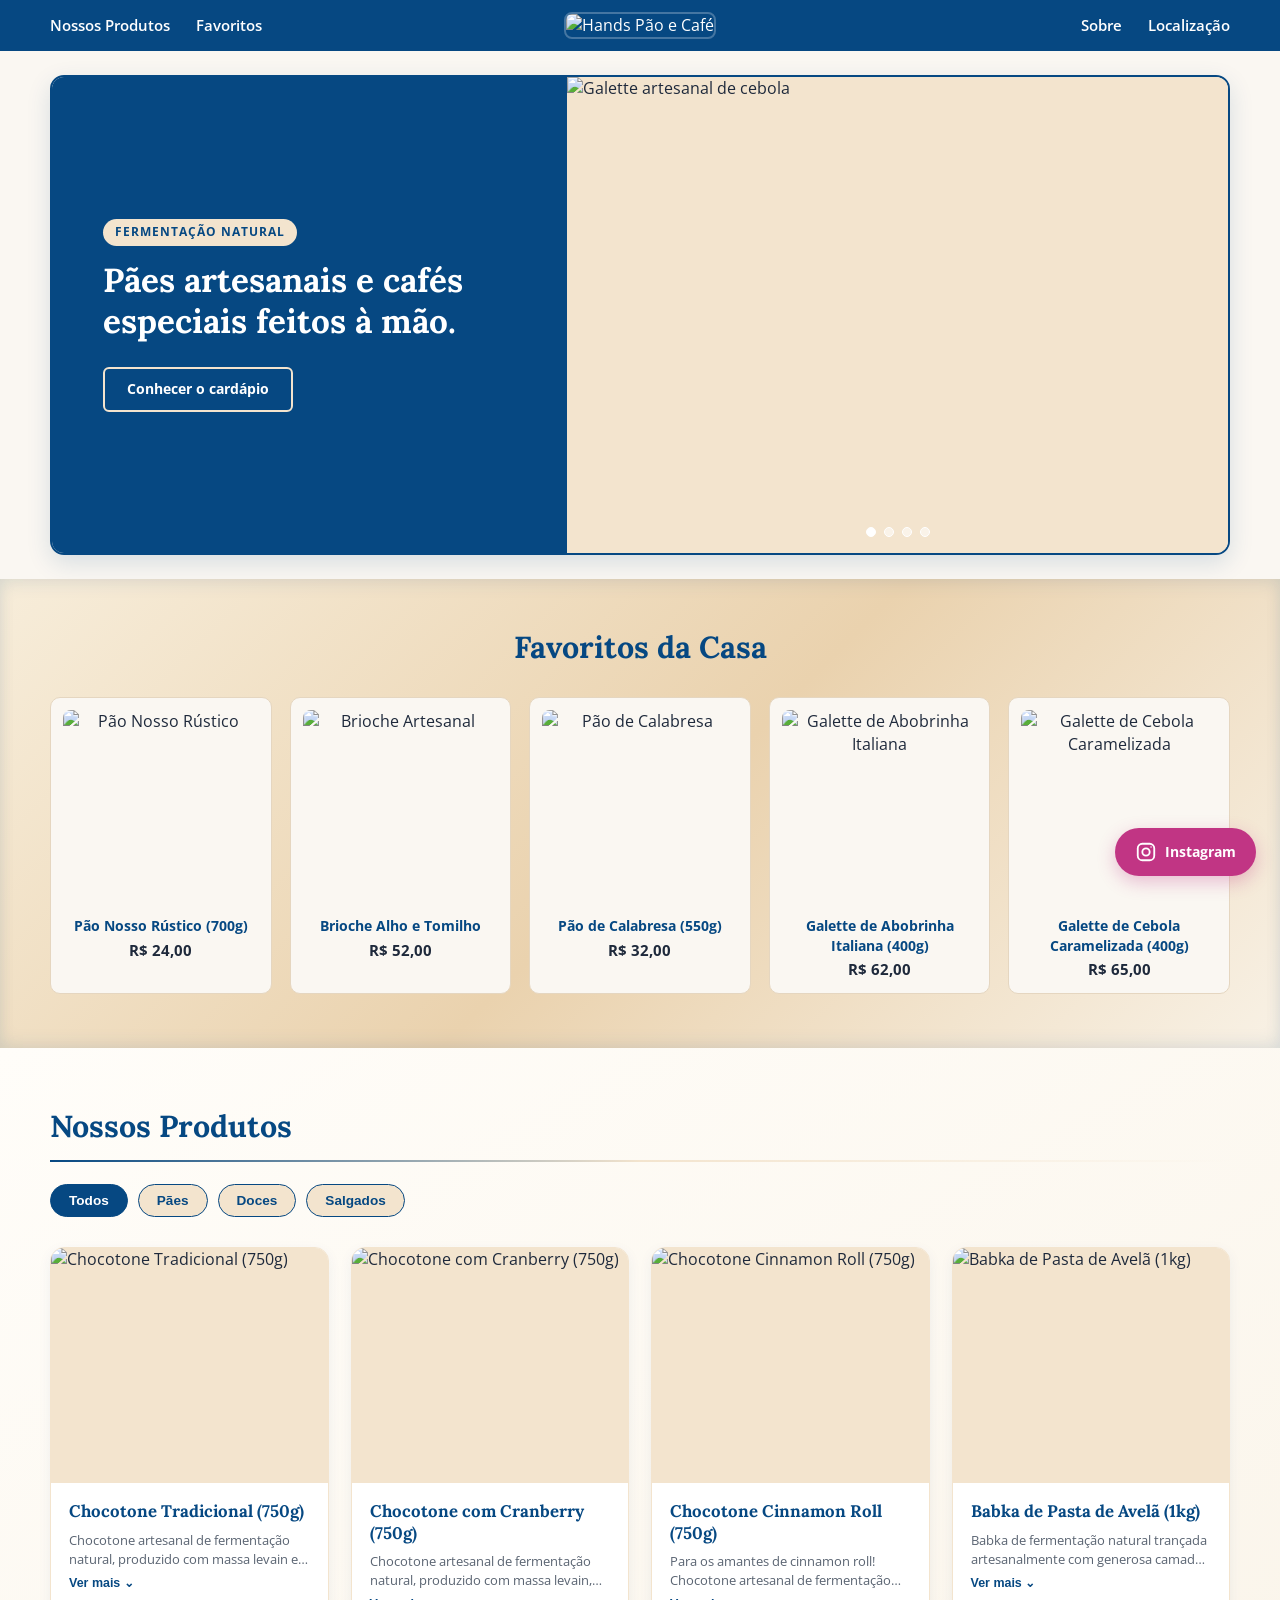
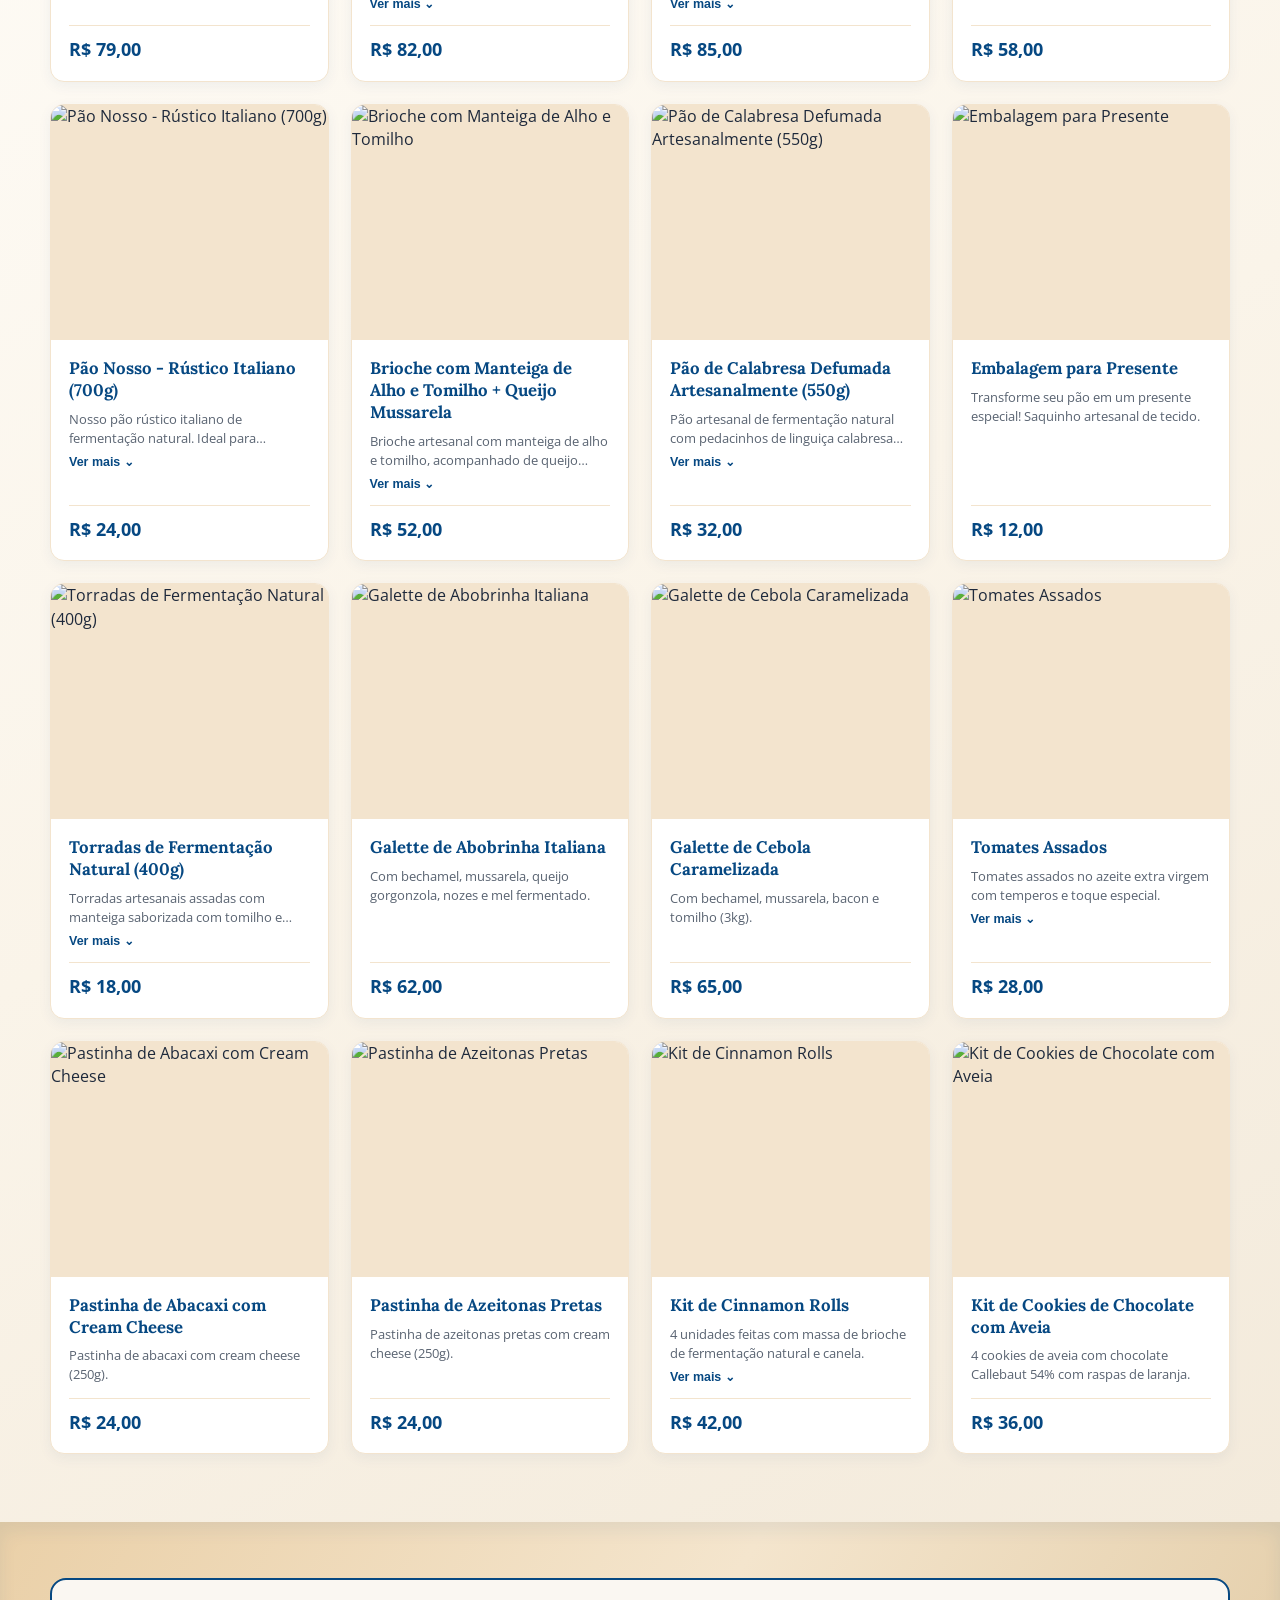
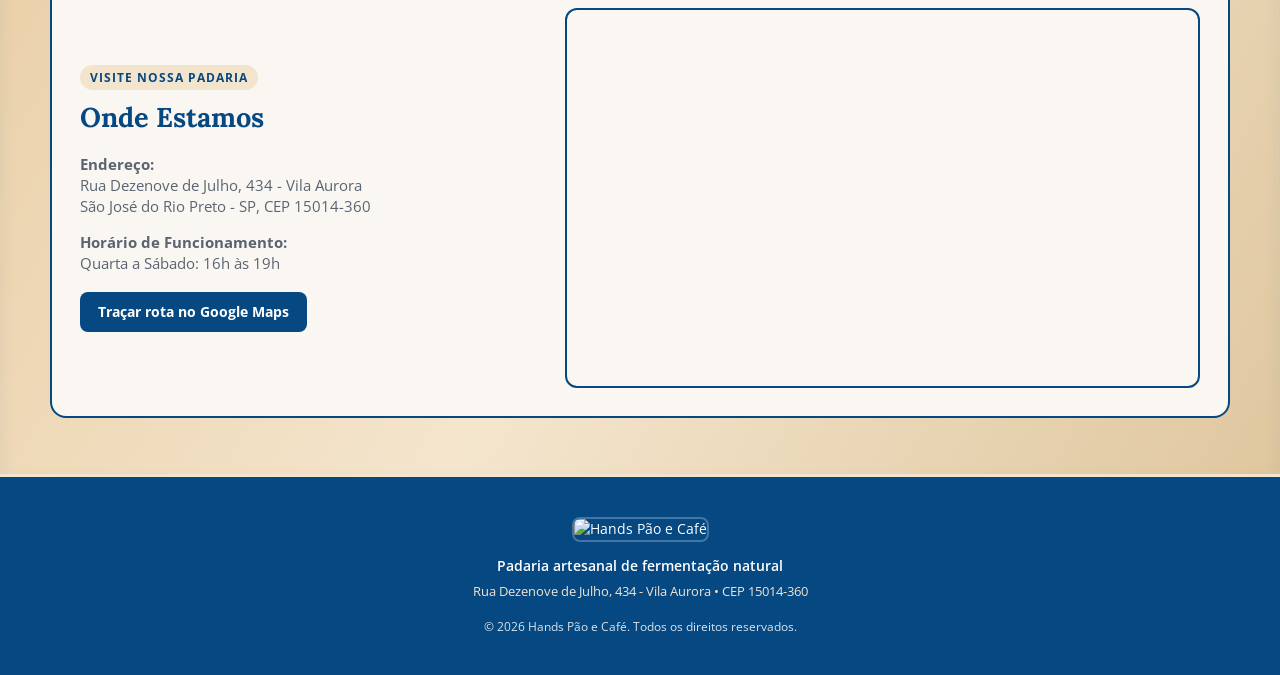
==== commit b328d66d: "Remove unnecessary comment lines from index.html Removed commented lines for better readability." ====
--- a/index.html
+++ b/index.html
@@ -207,7 +207,6 @@
             </div>
           </article>
 
-          <!-- Linha 2 -->
           <article class="cartao-catalogo" data-category="presentes">
             <div class="cartao-catalogo-img">
               <img src="https://hands-pao-cafe-order.lovable.app/images/embalagem-presente-bread.jpg" alt="Embalagem para Presente" />
@@ -261,7 +260,6 @@
             </div>
           </article>
 
-          <!-- Linha 3 -->
           <article class="cartao-catalogo" data-category="antepastos">
             <div class="cartao-catalogo-img">
               <img src="https://hands-pao-cafe-order.lovable.app/images/tomates-assados-novo.jpg" alt="Tomates Assados" />
@@ -316,7 +314,6 @@
             </div>
           </article>
 
-          <!-- Linha 4 -->
           <article class="cartao-catalogo" data-category="doces">
             <div class="cartao-catalogo-img">
               <img src="https://hands-pao-cafe-order.lovable.app/images/kit-cookies-novo.jpg" alt="Kit de Cookies de Chocolate com Aveia" />
--- a/style.css
+++ b/style.css
@@ -1,17 +1,17 @@
 :root {
-  --blue-primary: #064882;
-  --blue-hover: #043663;
-  --beige-highlight: #F3E4CE;
-  --cream-bg: #FAF7F2;
-  --white: #FFFFFF;
-  --text-dark: #1E293B;
-  --text-muted: #5A6472;
-  --border-soft: #E5D6C0;
-  --whatsapp-green: #25D366;
-  --whatsapp-dark: #1EBE5D;
-}
-
-* {
+  --azul-principal: #064882;
+  --azul-hover: #043663;
+  --bege-destaque: #F3E4CE;
+  --fundo-creme: #FAF7F2;
+  --branco: #FFFFFF;
+  --texto-escuro: #1E293B;
+  --texto-suave: #5A6472;
+  --borda-suave: #E5D6C0;
+}
+
+*,
+*::before,
+*::after {
   margin: 0;
   padding: 0;
   box-sizing: border-box;
@@ -20,6 +20,7 @@
 img,
 iframe {
   max-width: 100%;
+  display: block;
 }
 
 html {
@@ -28,18 +29,14 @@
 
 body {
   font-family: 'Open Sans', sans-serif;
-  background-color: var(--cream-bg);
-  color: var(--text-dark);
+  background-color: var(--fundo-creme);
+  color: var(--texto-escuro);
   line-height: 1.45;
   min-width: 320px;
-  min-height: 100vh;
+  min-height: 100svh;
   display: flex;
   flex-direction: column;
   overflow-x: hidden;
-}
-
-@supports (min-height: 100svh) {
-  body { min-height: 100svh; }
 }
 
 a {
@@ -49,6 +46,12 @@
 
 main {
   flex: 1 0 auto;
+}
+
+a:focus-visible,
+button:focus-visible {
+  outline: 3px solid #d29236;
+  outline-offset: 3px;
 }
 
 .container {
@@ -58,74 +61,72 @@
   padding: 0 20px;
 }
 
-.header {
-  background-color: var(--blue-primary);
+/* Cabeçalho */
+.cabecalho {
+  background-color: var(--azul-principal);
   padding: 12px 0;
-  color: var(--white);
-}
-
-.header-content {
+  color: var(--branco);
+}
+
+.cabecalho-conteudo {
   display: grid;
   grid-template-columns: 1fr auto 1fr;
   align-items: center;
   gap: clamp(12px, 2vw, 24px);
 }
 
-.main-nav ul {
+.navegacao-principal ul {
   display: flex;
   list-style: none;
   gap: clamp(12px, 2vw, 26px);
   font-size: 0.92rem;
   font-weight: 600;
-  color: var(--white);
-}
-
-.nav-right ul {
+}
+
+.navegacao-direita ul {
   justify-content: flex-end;
 }
 
-.main-nav a:hover {
-  color: var(--beige-highlight);
+.navegacao-principal a:hover {
+  color: var(--bege-destaque);
   text-decoration: underline;
   text-underline-offset: 4px;
 }
 
-.brand-logo {
+.logo-marca {
   display: inline-flex;
   align-items: center;
   justify-content: center;
-  background-color: var(--blue-primary);
   border: 2px solid rgba(255, 255, 255, 0.25);
   border-radius: 8px;
   overflow: hidden;
 }
 
-.brand-logo img {
+.logo-marca img {
   width: auto;
-  max-width: 100%;
   max-height: 66px;
   height: auto;
   object-fit: contain;
-  display: block;
-}
-
-.hero-section {
+}
+
+/* Banner Principal */
+.secao-destaque {
   padding: clamp(16px, 3vw, 24px) 0;
 }
 
-.hero-banner {
+.banner-destaque {
   display: grid;
   grid-template-columns: minmax(0, 0.78fr) minmax(0, 1fr);
   min-height: clamp(340px, 38vw, 480px);
   border-radius: 14px;
   overflow: hidden;
-  border: 2px solid var(--blue-primary);
+  border: 2px solid var(--azul-principal);
   box-shadow: 0 8px 24px rgba(6, 72, 130, 0.14);
 }
 
-.hero-text-box {
-  background-color: var(--blue-primary);
-  color: var(--white);
+.caixa-texto-destaque {
+  background-color: var(--azul-principal);
+  color: var(--branco);
   padding: clamp(24px, 4vw, 52px);
   display: flex;
   flex-direction: column;
@@ -133,9 +134,9 @@
   align-items: flex-start;
 }
 
-.hero-kicker {
-  background-color: var(--beige-highlight);
-  color: var(--blue-primary);
+.selo-destaque {
+  background-color: var(--bege-destaque);
+  color: var(--azul-principal);
   font-size: 0.72rem;
   font-weight: 700;
   text-transform: uppercase;
@@ -145,113 +146,106 @@
   margin-bottom: 14px;
 }
 
-.hero-text-box h1 {
+.caixa-texto-destaque h1 {
   font-family: 'Lora', serif;
   font-size: clamp(1.7rem, 2.6vw, 2.5rem);
   line-height: 1.25;
   margin-bottom: 24px;
 }
 
-.btn-outline {
-  border: 2px solid var(--beige-highlight);
-  background-color: transparent;
-  color: var(--white);
+.botao-contorno {
+  border: 2px solid var(--bege-destaque);
+  color: var(--branco);
   padding: 10px 22px;
   border-radius: 6px;
   font-size: 0.9rem;
   font-weight: 700;
-  transition: 0.2s;
-}
-
-.btn-outline:hover {
-  background-color: var(--beige-highlight);
-  color: var(--blue-primary);
-}
-
-.hero-image-box {
+  transition: background-color 0.2s, color 0.2s;
+}
+
+.botao-contorno:hover {
+  background-color: var(--bege-destaque);
+  color: var(--azul-principal);
+}
+
+.caixa-imagem-destaque {
   position: relative;
   min-width: 0;
-  min-height: 100%;
   overflow: hidden;
-  background-color: var(--beige-highlight);
-}
-
-.hero-image-box .hero-slide {
+  background-color: var(--bege-destaque);
+}
+
+.caixa-imagem-destaque .slide-destaque {
   position: absolute;
   inset: 0;
   width: 100%;
   height: 100%;
   object-fit: cover;
-  display: block;
   opacity: 0;
   transition: opacity 0.7s ease;
 }
 
-.hero-image-box .hero-slide.active {
+.caixa-imagem-destaque .slide-destaque.ativo {
   opacity: 1;
 }
 
-.hero-slider-dots {
+.pontos-carrossel {
   position: absolute;
-  right: 16px;
-  bottom: 16px;
-  left: 16px;
+  inset: auto 16px 16px;
   display: flex;
   justify-content: center;
   gap: 8px;
 }
 
-.hero-slider-dot {
+.ponto-carrossel {
   width: 10px;
   height: 10px;
-  padding: 0;
-  border: 1px solid var(--white);
+  border: 1px solid var(--branco);
   border-radius: 50%;
   background: rgba(255, 255, 255, 0.55);
   cursor: pointer;
 }
 
-.hero-slider-dot.active {
-  background: var(--white);
-}
-
-.bestsellers {
+.ponto-carrossel.ativo {
+  background: var(--branco);
+}
+
+/* Favoritos / Mais Vendidos */
+.mais-vendidos {
   background: linear-gradient(135deg, #f7edda 0%, #ead2ae 52%, #f8f1e5 100%);
   padding: 46px 0 54px;
-  border-top: 0;
-  border-bottom: 0;
   box-shadow: inset 0 6px 16px rgba(6, 72, 130, 0.08), inset 0 -6px 16px rgba(6, 72, 130, 0.08);
 }
 
-.section-title-center {
+.titulo-secao-centro {
   font-family: 'Lora', serif;
   text-align: center;
-  color: var(--blue-primary);
+  color: var(--azul-principal);
   font-size: clamp(1.45rem, 2.5vw, 1.9rem);
   margin-bottom: 28px;
 }
 
-.bestsellers-grid {
+.grade-mais-vendidos {
   display: grid;
   grid-template-columns: repeat(auto-fit, minmax(160px, 1fr));
   gap: 18px;
 }
 
-.mini-card {
-  background-color: var(--cream-bg);
-  border: 1px solid var(--border-soft);
+.mini-cartao {
+  background-color: var(--fundo-creme);
+  border: 1px solid var(--borda-suave);
   padding: 12px;
   border-radius: 10px;
   text-align: center;
   transition: transform 0.2s, border-color 0.2s;
 }
 
-.mini-card:hover {
+.mini-cartao:hover {
   transform: translateY(-3px);
-  border-color: var(--blue-primary);
-}
-
-.mini-card img {
+  border-color: var(--azul-principal);
+}
+
+.mini-cartao img {
   width: 100%;
   aspect-ratio: 1 / 1;
   object-fit: cover;
@@ -259,49 +253,49 @@
   margin-bottom: 10px;
 }
 
-.mini-card h3 {
+.mini-cartao h3 {
   font-size: 0.85rem;
   font-weight: 700;
-  color: var(--blue-primary);
+  color: var(--azul-principal);
   margin-bottom: 4px;
 }
 
-.mini-card p {
+.mini-cartao p {
   font-size: 0.92rem;
   font-weight: 700;
-  color: var(--text-dark);
-}
-
-.catalog-section {
+}
+
+/* Catálogo */
+.secao-catalogo {
   background: linear-gradient(150deg, #fffdf9 0%, #faf4e9 55%, #f3eadb 100%);
   padding: 56px 0 68px;
 }
 
-.section-header-bar {
+.barra-cabecalho-secao {
   border-bottom: 2px solid transparent;
-  border-image: linear-gradient(90deg, var(--blue-primary), var(--beige-highlight), transparent) 1;
+  border-image: linear-gradient(90deg, var(--azul-principal), var(--bege-destaque), transparent) 1;
   padding-bottom: 12px;
   margin-bottom: 22px;
 }
 
-.catalog-title {
+.titulo-catalogo {
   font-family: 'Lora', serif;
-  color: var(--blue-primary);
+  color: var(--azul-principal);
   font-size: 1.9rem;
   font-weight: 700;
 }
 
-.filter-tabs {
+.abas-filtro {
   display: flex;
   flex-wrap: wrap;
   gap: 10px;
   margin-bottom: 30px;
 }
 
-.tab-pill {
-  background-color: var(--beige-highlight);
-  color: var(--blue-primary);
-  border: 1.5px solid var(--blue-primary);
+.aba-pilula {
+  background-color: var(--bege-destaque);
+  color: var(--azul-principal);
+  border: 1.5px solid var(--azul-principal);
   padding: 8px 18px;
   border-radius: 999px;
   font-size: 0.85rem;
@@ -310,24 +304,24 @@
   transition: background-color 0.2s, color 0.2s;
 }
 
-.tab-pill:hover {
+.aba-pilula:hover {
   background-color: #e6d0b0;
 }
 
-.tab-pill.active {
-  background-color: var(--blue-primary);
-  color: var(--white);
-}
-
-.catalog-grid {
+.aba-pilula.ativo {
+  background-color: var(--azul-principal);
+  color: var(--branco);
+}
+
+.grade-catalogo {
   display: grid;
   grid-template-columns: repeat(auto-fit, minmax(min(100%, 240px), 1fr));
   gap: 22px;
 }
 
-.catalog-card {
-  background-color: var(--white);
-  border: 1.5px solid var(--beige-highlight);
+.cartao-catalogo {
+  background-color: var(--branco);
+  border: 1.5px solid var(--bege-destaque);
   border-radius: 14px;
   overflow: hidden;
   box-shadow: 0 4px 14px rgba(6, 72, 130, 0.06);
@@ -336,50 +330,49 @@
   transition: transform 0.2s ease, box-shadow 0.2s ease, border-color 0.2s ease;
 }
 
-.catalog-card:hover {
+.cartao-catalogo:hover {
   transform: translateY(-3px);
-  border-color: var(--blue-primary);
+  border-color: var(--azul-principal);
   box-shadow: 0 8px 22px rgba(6, 72, 130, 0.12);
 }
 
-.catalog-card-img {
+.cartao-catalogo-img {
   width: 100%;
   aspect-ratio: 4 / 3.4;
   overflow: hidden;
-  background-color: var(--beige-highlight);
-}
-
-.catalog-card-img img {
+  background-color: var(--bege-destaque);
+}
+
+.cartao-catalogo-img img {
   width: 100%;
   height: 100%;
   object-fit: cover;
-  display: block;
-}
-
-.catalog-card-body {
+}
+
+.cartao-catalogo-corpo {
   padding: 18px;
   display: flex;
   flex-direction: column;
   flex: 1;
 }
 
-.catalog-card-title {
+.cartao-catalogo-titulo {
   font-family: 'Lora', serif;
   font-size: 1.05rem;
   font-weight: 700;
-  color: var(--blue-primary);
+  color: var(--azul-principal);
   line-height: 1.3;
   margin-bottom: 8px;
 }
 
-.catalog-card-desc {
+.cartao-catalogo-desc {
   font-size: 0.82rem;
-  color: var(--text-muted);
+  color: var(--texto-suave);
   line-height: 1.45;
   margin-bottom: 6px;
 }
 
-.catalog-card-desc.clamped {
+.cartao-catalogo-desc.cortado {
   display: -webkit-box;
   -webkit-line-clamp: 2;
   line-clamp: 2;
@@ -387,10 +380,10 @@
   overflow: hidden;
 }
 
-.toggle-desc-btn {
+.botao-alternar-desc {
   background: none;
   border: none;
-  color: var(--blue-primary);
+  color: var(--azul-principal);
   font-size: 0.78rem;
   font-weight: 700;
   cursor: pointer;
@@ -398,41 +391,40 @@
   margin-bottom: 14px;
 }
 
-.catalog-card-footer {
+.cartao-catalogo-rodape {
   margin-top: auto;
   padding-top: 10px;
-  border-top: 1.5px solid var(--beige-highlight);
-}
-
-.catalog-price {
-  display: block;
+  border-top: 1.5px solid var(--bege-destaque);
+}
+
+.preco-catalogo {
   font-size: 1.15rem;
   font-weight: 700;
-  color: var(--blue-primary);
-}
-
-.location-section {
+  color: var(--azul-principal);
+}
+
+/* Localização */
+.secao-localizacao {
   background: linear-gradient(120deg, #ead0a8 0%, #f4e5cd 48%, #dfc79f 100%);
   padding: 56px 0;
-  border-top: 0;
   box-shadow: inset 0 8px 18px rgba(6, 72, 130, 0.08);
 }
 
-.location-wrapper {
+.bloco-localizacao {
   display: grid;
   grid-template-columns: minmax(0, 1fr) minmax(0, 1.4fr);
   gap: 32px;
   align-items: center;
-  background-color: var(--cream-bg);
-  border: 2px solid var(--blue-primary);
+  background-color: var(--fundo-creme);
+  border: 2px solid var(--azul-principal);
   border-radius: 16px;
   padding: 28px;
 }
 
-.location-tag {
+.selo-localizacao {
   display: inline-block;
-  background-color: var(--beige-highlight);
-  color: var(--blue-primary);
+  background-color: var(--bege-destaque);
+  color: var(--azul-principal);
   font-size: 0.75rem;
   font-weight: 700;
   text-transform: uppercase;
@@ -442,57 +434,61 @@
   margin-bottom: 8px;
 }
 
-.location-info h2 {
+.info-localizacao {
+  min-width: 0;
+}
+
+.info-localizacao h2 {
   font-family: 'Lora', serif;
   font-size: 1.7rem;
-  color: var(--blue-primary);
+  color: var(--azul-principal);
   margin-bottom: 16px;
 }
 
-.location-address,
-.location-hours {
+.endereco-localizacao,
+.horario-localizacao {
   font-size: 0.92rem;
-  color: var(--text-muted);
+  color: var(--texto-suave);
   margin-bottom: 14px;
 }
 
-.location-actions {
+.acoes-localizacao {
   margin-top: 18px;
 }
 
-.btn-map-route {
+.botao-rota-mapa {
   display: inline-block;
   padding: 10px 18px;
   border-radius: 8px;
   font-size: 0.85rem;
   font-weight: 700;
-  background-color: var(--blue-primary);
-  color: var(--white);
+  background-color: var(--azul-principal);
+  color: var(--branco);
   transition: background-color 0.2s;
 }
 
-.btn-map-route:hover {
-  background-color: var(--blue-hover);
-}
-
-.location-map iframe {
+.botao-rota-mapa:hover {
+  background-color: var(--azul-hover);
+}
+
+.mapa-localizacao iframe {
   width: 100%;
   height: clamp(240px, 32vw, 380px);
-  border: 2px solid var(--blue-primary);
+  border: 2px solid var(--azul-principal);
   border-radius: 12px;
-  display: block;
-}
-
-.site-footer {
-  background-color: var(--blue-primary);
-  color: var(--white);
-  border-top: 3px solid var(--beige-highlight);
+}
+
+/* Rodapé */
+.rodape-site {
+  background-color: var(--azul-principal);
+  color: var(--branco);
+  border-top: 3px solid var(--bege-destaque);
   text-align: center;
   padding: 40px 20px;
   font-size: 0.88rem;
 }
 
-.footer-logo-box {
+.rodape-logo-caixa {
   display: inline-flex;
   justify-content: center;
   border-radius: 8px;
@@ -501,32 +497,31 @@
   margin-bottom: 14px;
 }
 
-.footer-logo-box img {
+.rodape-logo-caixa img {
   width: auto;
-  max-width: 100%;
   max-height: 76px;
   height: auto;
   object-fit: contain;
-  display: block;
-}
-
-.footer-tagline {
+}
+
+.rodape-lema {
   font-weight: 600;
   margin-bottom: 6px;
 }
 
-.footer-address {
-  color: var(--beige-highlight);
+.rodape-endereco {
+  color: var(--bege-destaque);
   font-size: 0.84rem;
 }
 
-.footer-copy {
+.rodape-copyright {
   margin-top: 16px;
   font-size: 0.75rem;
   opacity: 0.85;
 }
 
-.social-floats {
+/* Botões flutuantes */
+.redes-flutuantes {
   position: fixed;
   bottom: clamp(12px, 3vw, 24px);
   right: clamp(12px, 3vw, 24px);
@@ -536,11 +531,12 @@
   gap: 10px;
 }
 
-.social-floats a {
-  background-color: var(--whatsapp-green);
-  color: var(--white);
+.redes-flutuantes a {
+  background-color: var(--verde-whatsapp);
+  color: var(--branco);
   display: inline-flex;
   align-items: center;
+  justify-content: center;
   gap: 8px;
   padding: 13px 20px;
   border-radius: 999px;
@@ -548,99 +544,33 @@
   font-weight: 700;
   box-shadow: 0 6px 18px rgba(37, 211, 102, 0.35);
   transition: transform 0.2s, background-color 0.2s;
+  min-width: 48px;
   min-height: 48px;
 }
 
-a:focus-visible,
-button:focus-visible {
-  outline: 3px solid #d29236;
-  outline-offset: 3px;
-}
-
-.social-floats .whatsapp-float:hover {
-  background-color: var(--whatsapp-dark);
+.redes-flutuantes .whatsapp-flutuante:hover {
+  background-color: var(--verde-whatsapp-escuro);
   transform: translateY(-2px);
 }
 
-.social-floats .instagram-float {
+.redes-flutuantes .instagram-flutuante {
   background: #C13584;
   box-shadow: 0 6px 18px rgba(193, 53, 132, 0.3);
 }
 
-.social-floats .instagram-float:hover {
+.redes-flutuantes .instagram-flutuante:hover {
   background: #a72c71;
   transform: translateY(-2px);
 }
 
-@media (max-width: 1024px) {
-  .bestsellers-grid { grid-template-columns: repeat(auto-fit, minmax(180px, 1fr)); }
-}
-
-@media (max-width: 900px) {
-  .header-content,
-  .hero-banner,
-  .location-wrapper {
-    grid-template-columns: 1fr;
-    text-align: center;
-  }
-
-  .hero-banner {
-    min-height: 0;
-  }
-
-  .hero-image-box {
-    aspect-ratio: 16 / 9;
-  }
-
-  .header-content {
-    justify-items: center;
-  }
-
-  .main-nav ul {
-    justify-content: center;
-    flex-wrap: wrap;
-  }
-
-  .hero-text-box {
-    align-items: center;
-    padding: 32px 24px;
-  }
-
-  .hero-image-box {
-    min-height: 0;
-  }
-
-  .location-wrapper {
-    padding: 20px;
-  }
-
-  .location-info {
-    min-width: 0;
-  }
-
-  .location-map iframe {
-    height: clamp(230px, 50vw, 320px);
-  }
-
-  .social-floats span {
-    display: none;
-  }
-
-  .social-floats a {
-    padding: 14px;
-  }
-}
-
-@media (max-width: 420px) {
-  .container { padding: 0 14px; }
-  .hero-text-box h1 { font-size: 1.6rem; }
-  .filter-tabs { gap: 8px; }
-  .tab-pill { padding: 8px 12px; }
-  .location-wrapper { padding: 14px; }
-  .btn-map-route { max-width: 100%; }
-}
-
-.about-hero {
+/* Página Sobre */
+.pagina-sobre main {
+  display: flex;
+  flex-direction: column;
+}
+
+.destaque-sobre {
+  flex: 1;
   min-height: 68vh;
   display: flex;
   align-items: center;
@@ -648,39 +578,30 @@
   background: linear-gradient(135deg, #fffdf8 0%, #f4ead8 55%, #e8d2ad 100%);
 }
 
-.about-page main {
-  display: flex;
-  flex-direction: column;
-}
-
-.about-page .about-hero {
-  flex: 1;
-}
-
-.about-card {
+.cartao-sobre {
   max-width: 820px;
   margin: 0 auto;
   padding: 44px;
   text-align: center;
   background: rgba(255, 255, 255, 0.78);
-  border: 1.5px solid var(--beige-highlight);
+  border: 1.5px solid var(--bege-destaque);
   border-radius: 16px;
   box-shadow: 0 12px 32px rgba(6, 72, 130, 0.1);
 }
 
-.about-card h1 {
+.cartao-sobre h1 {
   font-family: 'Lora', serif;
-  color: var(--blue-primary);
+  color: var(--azul-principal);
   font-size: 2.2rem;
   margin-bottom: 24px;
 }
 
-.about-copy {
+.texto-sobre {
   display: grid;
   gap: 14px;
   max-width: 68ch;
   margin: 0 auto 28px;
-  color: var(--text-muted);
+  color: var(--texto-suave);
   font-size: clamp(0.92rem, 1.15vw, 1rem);
   line-height: 1.8;
   text-align: justify;
@@ -688,30 +609,175 @@
   hyphens: auto;
 }
 
+/* Responsividade */
+@media (max-width: 1024px) {
+  .grade-mais-vendidos {
+    grid-template-columns: repeat(auto-fit, minmax(180px, 1fr));
+  }
+}
+
+@media (max-width: 900px) {
+  .cabecalho-conteudo,
+  .banner-destaque,
+  .bloco-localizacao {
+    grid-template-columns: 1fr;
+    text-align: center;
+    justify-items: center;
+  }
+
+  .banner-destaque {
+    min-height: 0;
+  }
+
+  .caixa-texto-destaque {
+    width: 100%;
+    align-items: center;
+    padding: 32px 24px;
+  }
+
+  .caixa-imagem-destaque {
+    width: 100%;
+    aspect-ratio: 16 / 9;
+  }
+
+  .navegacao-principal ul {
+    justify-content: center;
+    flex-wrap: wrap;
+  }
+
+  .bloco-localizacao {
+    width: 100%;
+    padding: 20px;
+  }
+
+  .mapa-localizacao {
+    width: 100%;
+  }
+
+  .mapa-localizacao iframe {
+    height: clamp(230px, 50vw, 320px);
+  }
+
+  .redes-flutuantes span {
+    display: none;
+  }
+
+  .redes-flutuantes a {
+    padding: 14px;
+  }
+}
+
 @media (max-width: 768px) {
-  .about-hero { min-height: auto; padding: 40px 0; }
-  .about-card { padding: clamp(22px, 5vw, 36px) clamp(18px, 4vw, 28px); }
-  .about-card h1 { font-size: clamp(1.65rem, 6vw, 2rem); }
+  .destaque-sobre {
+    min-height: auto;
+    padding: 40px 0;
+  }
+
+  .cartao-sobre {
+    padding: clamp(22px, 5vw, 36px) clamp(18px, 4vw, 28px);
+  }
+
+  .cartao-sobre h1 {
+    font-size: clamp(1.65rem, 6vw, 2rem);
+  }
 }
 
 @media (max-width: 520px) {
-  .header-content { gap: 12px; }
-  .main-nav ul { gap: 10px 16px; font-size: 0.84rem; }
-  .brand-logo img { max-height: 58px; }
-  .hero-banner { border-radius: 12px; }
-  .hero-text-box { padding: 28px 20px; }
-  .hero-kicker { font-size: 0.65rem; letter-spacing: 0.08em; }
-  .bestsellers { padding: 34px 0 40px; }
-  .bestsellers-grid { grid-template-columns: repeat(2, minmax(0, 1fr)); gap: 12px; }
-  .mini-card { padding: 9px; }
-  .mini-card h3 { font-size: 0.78rem; }
-  .mini-card p { font-size: 0.85rem; }
-  .catalog-section,
-  .location-section { padding: 40px 0; }
-  .catalog-grid { gap: 14px; }
-  .catalog-card-body { padding: 14px; }
-  .location-wrapper { gap: 20px; }
-  .site-footer { padding: 32px 14px; }
-  .footer-address { overflow-wrap: anywhere; }
-  .social-floats a { min-width: 48px; min-height: 48px; justify-content: center; }
-}
+  .cabecalho-conteudo {
+    gap: 12px;
+  }
+
+  .navegacao-principal ul {
+    gap: 10px 16px;
+    font-size: 0.84rem;
+  }
+
+  .logo-marca img {
+    max-height: 58px;
+  }
+
+  .banner-destaque {
+    border-radius: 12px;
+  }
+
+  .caixa-texto-destaque {
+    padding: 28px 20px;
+  }
+
+  .selo-destaque {
+    font-size: 0.65rem;
+    letter-spacing: 0.08em;
+  }
+
+  .mais-vendidos {
+    padding: 34px 0 40px;
+  }
+
+  .grade-mais-vendidos {
+    grid-template-columns: repeat(2, minmax(0, 1fr));
+    gap: 12px;
+  }
+
+  .mini-cartao {
+    padding: 9px;
+  }
+
+  .mini-cartao h3 {
+    font-size: 0.78rem;
+  }
+
+  .mini-cartao p {
+    font-size: 0.85rem;
+  }
+
+  .secao-catalogo,
+  .secao-localizacao {
+    padding: 40px 0;
+  }
+
+  .grade-catalogo {
+    gap: 14px;
+  }
+
+  .cartao-catalogo-corpo {
+    padding: 14px;
+  }
+
+  .bloco-localizacao {
+    gap: 20px;
+  }
+
+  .rodape-site {
+    padding: 32px 14px;
+  }
+
+  .rodape-endereco {
+    overflow-wrap: anywhere;
+  }
+}
+
+@media (max-width: 420px) {
+  .container {
+    padding: 0 14px;
+  }
+
+  .caixa-texto-destaque h1 {
+    font-size: 1.6rem;
+  }
+
+  .abas-filtro {
+    gap: 8px;
+  }
+
+  .aba-pilula {
+    padding: 8px 12px;
+  }
+
+  .bloco-localizacao {
+    padding: 14px;
+  }
+
+  .botao-rota-mapa {
+    max-width: 100%;
+  }
+}
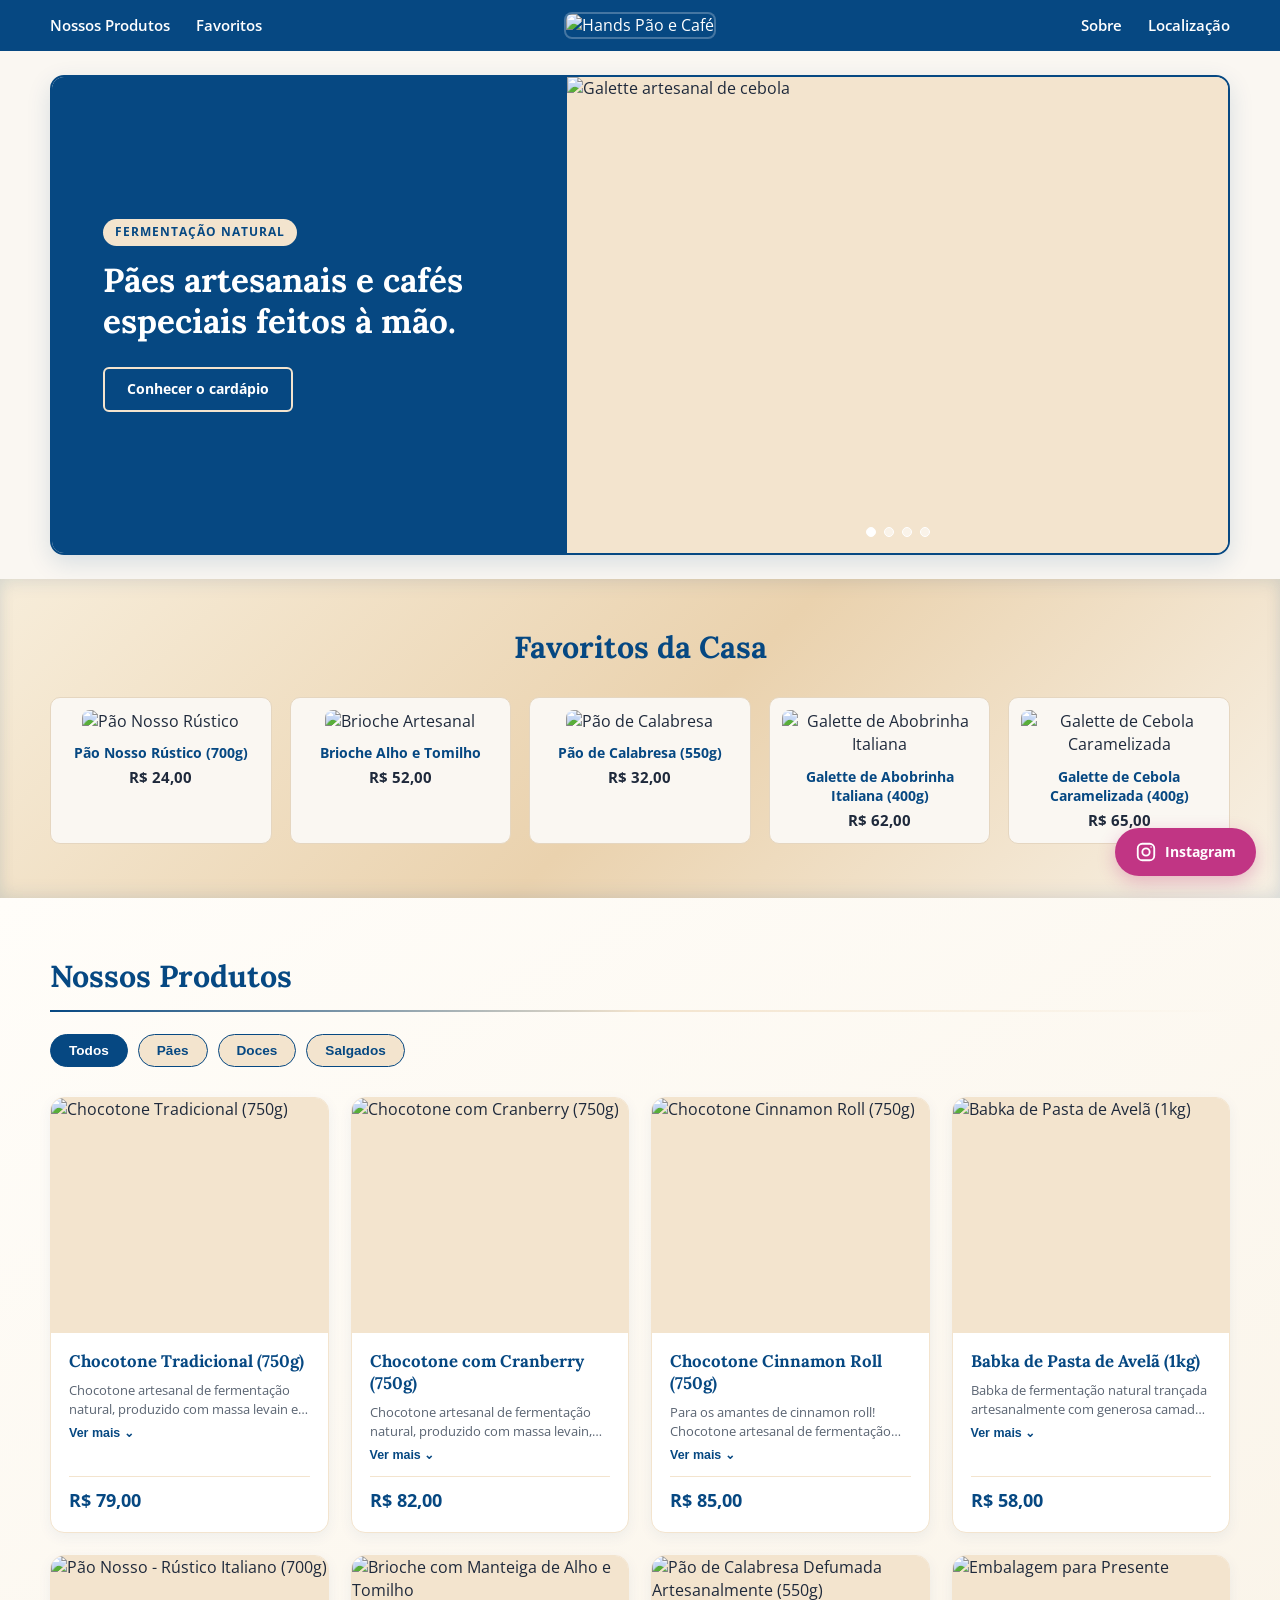
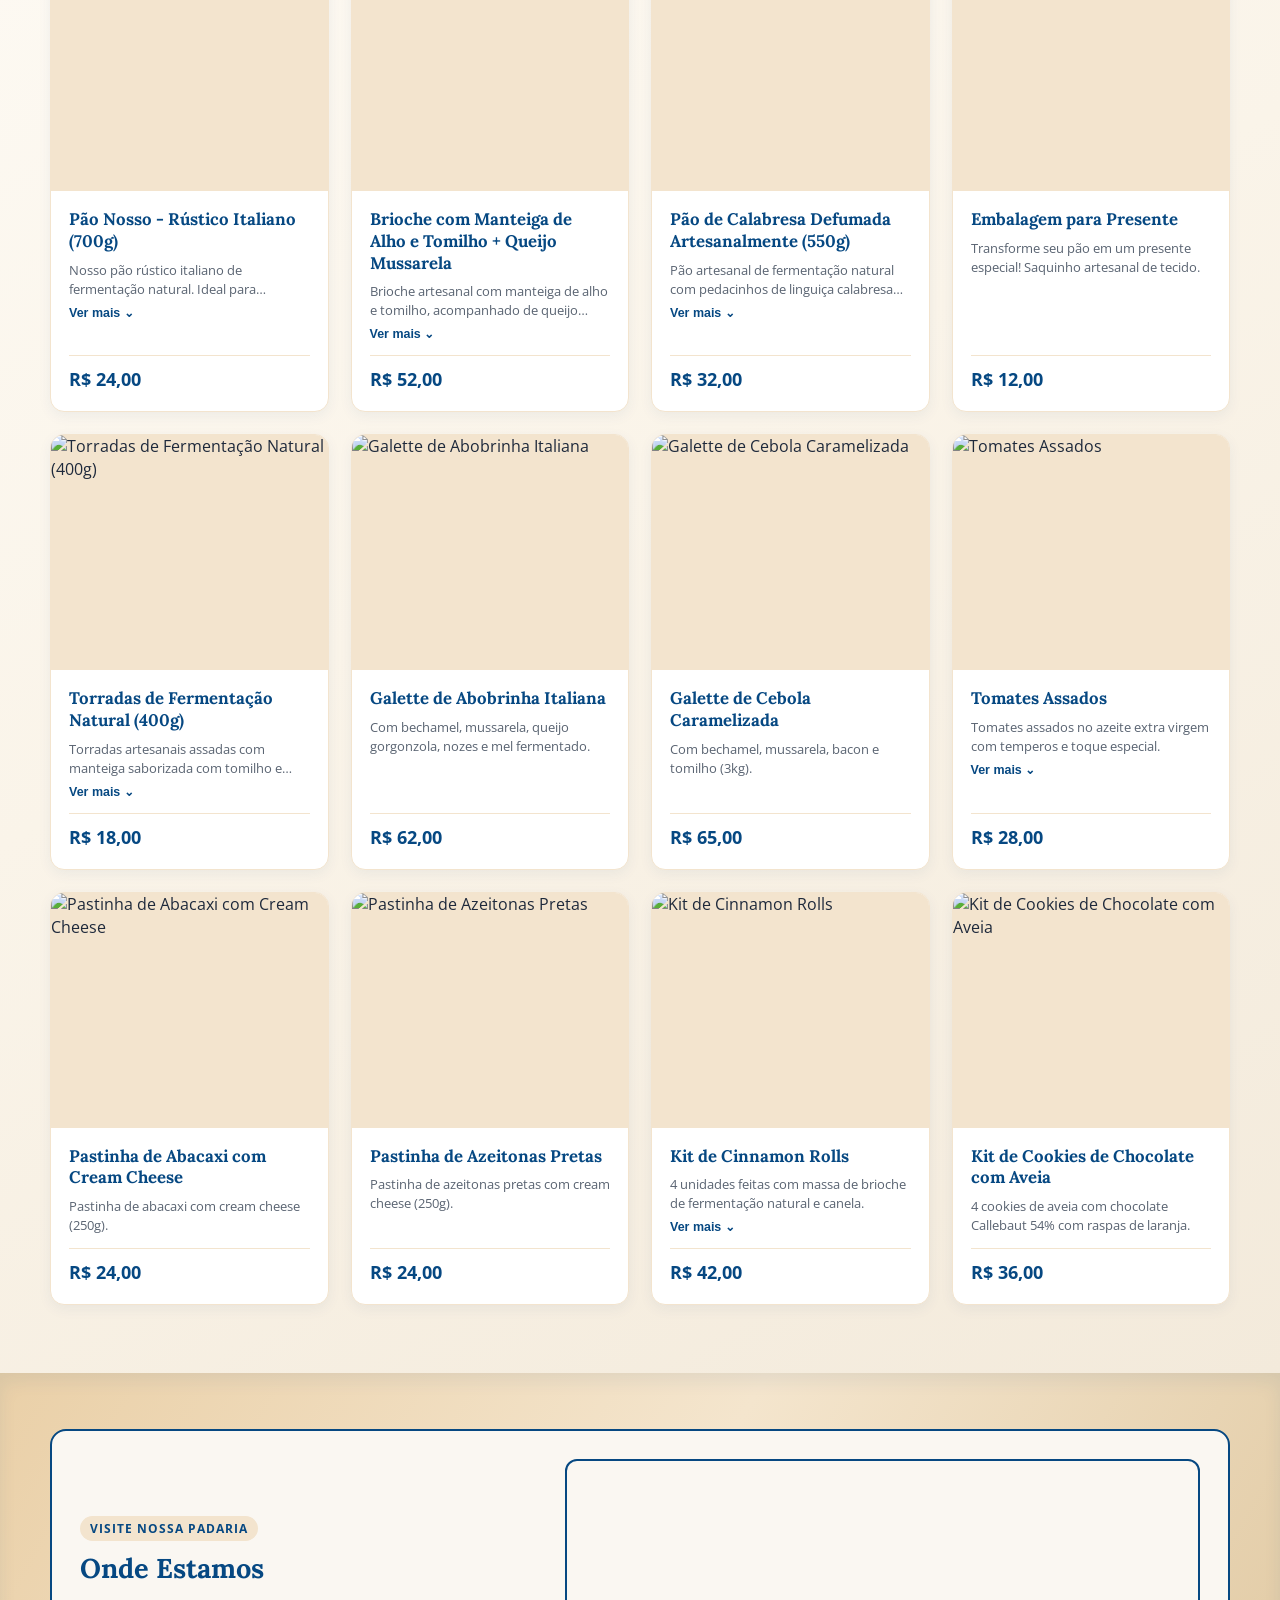
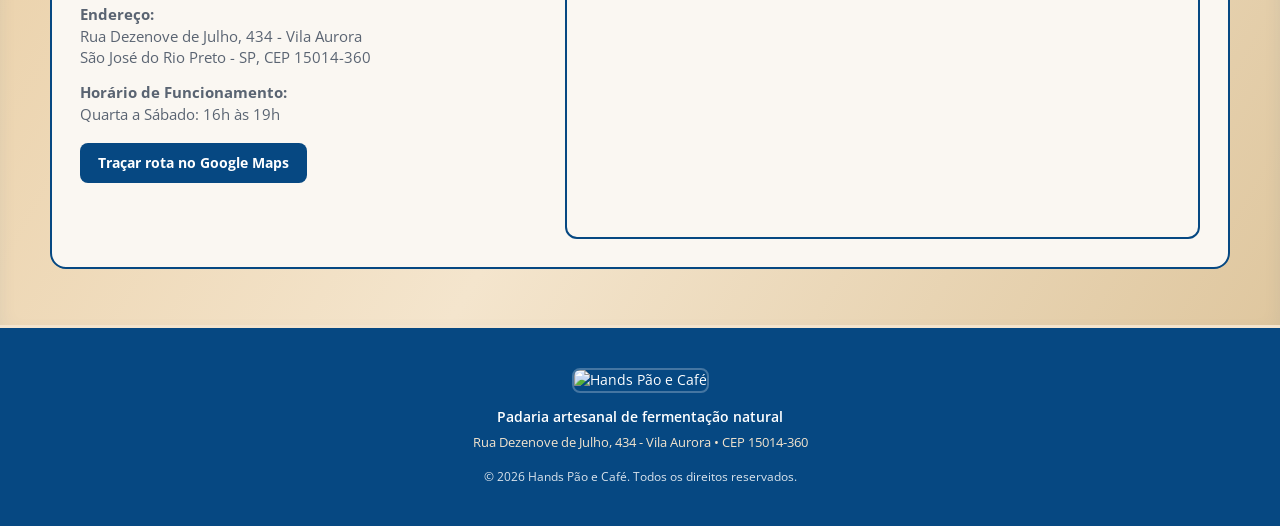
==== commit 697af99b: "Update print statement to say 'Goodbye World'" ====
--- a/index.html
+++ b/index.html
@@ -15,20 +15,20 @@
 </head>
 <body>
 
-  <header class="cabecalho">
-    <div class="container cabecalho-conteudo">
-      <nav class="navegacao-principal" aria-label="Menu principal">
+  <header class="header">
+    <div class="container header-content">
+      <nav class="main-nav" aria-label="Menu principal">
         <ul>
           <li><a href="#nossos-produtos">Nossos Produtos</a></li>
           <li><a href="#favoritos">Favoritos</a></li>
         </ul>
       </nav>
 
-      <a href="#" class="logo-marca" aria-label="Hands Pão e Café - Página inicial">
+      <a href="#" class="brand-logo" aria-label="Hands Pão e Café - Página inicial">
         <img src="https://hands-pao-cafe-order.lovable.app/og-image.jpg" alt="Hands Pão e Café" />
       </a>
 
-      <nav class="navegacao-principal navegacao-direita" aria-label="Links institucionais">
+      <nav class="main-nav nav-right" aria-label="Links institucionais">
         <ul>
           <li><a href="sobre.html">Sobre</a></li>
           <li><a href="#localizacao">Localização</a></li>
@@ -38,55 +38,55 @@
   </header>
 
   <main>
-    <section class="secao-destaque">
+    <section class="hero-section">
       <div class="container">
-        <div class="banner-destaque">
-          <div class="caixa-texto-destaque">
-            <span class="selo-destaque">Fermentação Natural</span>
+        <div class="hero-banner">
+          <div class="hero-text-box">
+            <span class="hero-kicker">Fermentação Natural</span>
             <h1>Pães artesanais e cafés especiais feitos à mão.</h1>
-            <a href="#nossos-produtos" class="botao-contorno">Conhecer o cardápio</a>
+            <a href="#nossos-produtos" class="btn-outline">Conhecer o cardápio</a>
           </div>
-          <div class="caixa-imagem-destaque" aria-label="Galeria de produtos" aria-roledescription="carrossel">
-            <img class="slide-destaque ativo" src="https://hands-pao-cafe-order.lovable.app/images/galette-cebola-novo.jpg" alt="Galette artesanal de cebola" />
-            <img class="slide-destaque" src="https://hands-pao-cafe-order.lovable.app/images/kit-cookies-novo.jpg" alt="Kit de Cookies" />
-            <img class="slide-destaque" src="https://hands-pao-cafe-order.lovable.app/images/tomates-assados-novo.jpg" alt="Tomates Assados" />
-            <img class="slide-destaque" src="https://hands-pao-cafe-order.lovable.app/images/galette-abobrinha-novo.jpg" alt="Galette artesanal de abobrinha" />
-            <div class="pontos-carrossel" aria-label="Selecionar imagem">
-              <button type="button" class="ponto-carrossel ativo" aria-label="Imagem 1 de 4" aria-current="true"></button>
-              <button type="button" class="ponto-carrossel" aria-label="Imagem 2 de 4"></button>
-              <button type="button" class="ponto-carrossel" aria-label="Imagem 3 de 4"></button>
-              <button type="button" class="ponto-carrossel" aria-label="Imagem 4 de 4"></button>
+          <div class="hero-image-box" aria-label="Galeria de produtos" aria-roledescription="carrossel">
+            <img class="hero-slide active" src="https://hands-pao-cafe-order.lovable.app/images/galette-cebola-novo.jpg" alt="Galette artesanal de cebola" />
+            <img class="hero-slide" src="https://hands-pao-cafe-order.lovable.app/images/kit-cookies-novo.jpg" alt="Kit de Cookies" />
+            <img class="hero-slide" src="https://hands-pao-cafe-order.lovable.app/images/tomates-assados-novo.jpg" alt="Tomates Assados" />
+            <img class="hero-slide" src="https://hands-pao-cafe-order.lovable.app/images/galette-abobrinha-novo.jpg" alt="Galette artesanal de abobrinha" />
+            <div class="hero-slider-dots" aria-label="Selecionar imagem">
+              <button type="button" class="hero-slider-dot active" aria-label="Imagem 1 de 4" aria-current="true"></button>
+              <button type="button" class="hero-slider-dot" aria-label="Imagem 2 de 4"></button>
+              <button type="button" class="hero-slider-dot" aria-label="Imagem 3 de 4"></button>
+              <button type="button" class="hero-slider-dot" aria-label="Imagem 4 de 4"></button>
             </div>
           </div>
         </div>
       </div>
     </section>
 
-    <section class="mais-vendidos" id="favoritos">
+    <section class="bestsellers" id="favoritos">
       <div class="container">
-        <h2 class="titulo-secao-centro">Favoritos da Casa</h2>
-        <div class="grade-mais-vendidos">
-          <article class="mini-cartao">
+        <h2 class="section-title-center">Favoritos da Casa</h2>
+        <div class="bestsellers-grid">
+          <article class="mini-card">
             <img src="https://hands-pao-cafe-order.lovable.app/images/pao-nosso.jpg" alt="Pão Nosso Rústico" />
             <h3>Pão Nosso Rústico (700g)</h3>
             <p>R$ 24,00</p>
           </article>
-          <article class="mini-cartao">
+          <article class="mini-card">
             <img src="https://hands-pao-cafe-order.lovable.app/images/brioche-manteiga-alho.jpg" alt="Brioche Artesanal" />
             <h3>Brioche Alho e Tomilho</h3>
             <p>R$ 52,00</p>
           </article>
-          <article class="mini-cartao">
+          <article class="mini-card">
             <img src="https://hands-pao-cafe-order.lovable.app/images/pao-calabresa-novo.jpg" alt="Pão de Calabresa" />
             <h3>Pão de Calabresa (550g)</h3>
             <p>R$ 32,00</p>
           </article>
-          <article class="mini-cartao">
+          <article class="mini-card">
             <img src="https://hands-pao-cafe-order.lovable.app/images/galette-abobrinha-novo.jpg" alt="Galette de Abobrinha Italiana" />
             <h3>Galette de Abobrinha Italiana (400g)</h3>
             <p>R$ 62,00</p>
           </article>
-          <article class="mini-cartao">
+          <article class="mini-card">
             <img src="https://hands-pao-cafe-order.lovable.app/images/galette-cebola-novo.jpg" alt="Galette de Cebola Caramelizada" />
             <h3>Galette de Cebola Caramelizada (400g)</h3>
             <p>R$ 65,00</p>
@@ -95,269 +95,272 @@
       </div>
     </section>
 
-    <section class="secao-catalogo" id="nossos-produtos">
+    <section class="catalog-section" id="nossos-produtos">
       <div class="container">
-        <div class="barra-cabecalho-secao">
-          <h2 class="titulo-catalogo">Nossos Produtos</h2>
-        </div>
-
-        <div class="abas-filtro" role="tablist" aria-label="Categorias de produtos">
-          <button type="button" class="aba-pilula ativo" data-category="todos">Todos</button>
-          <button type="button" class="aba-pilula" data-category="paes">Pães</button>
-          <button type="button" class="aba-pilula" data-category="doces">Doces</button>
-          <button type="button" class="aba-pilula" data-category="salgados">Salgados</button>
-        </div>
-
-        <div class="grade-catalogo">
-          <article class="cartao-catalogo" data-category="doces">
-            <div class="cartao-catalogo-img">
+        <div class="section-header-bar">
+          <h2 class="catalog-title">Nossos Produtos</h2>
+        </div>
+
+        <div class="filter-tabs" role="tablist" aria-label="Categorias de produtos">
+          <button type="button" class="tab-pill active" data-category="todos">Todos</button>
+          <button type="button" class="tab-pill" data-category="paes">Pães</button>
+          <button type="button" class="tab-pill" data-category="doces">Doces</button>
+          <button type="button" class="tab-pill" data-category="salgados">Salgados</button>
+        </div>
+
+        <div class="catalog-grid">
+          <article class="catalog-card" data-category="doces">
+            <div class="catalog-card-img">
               <img src="https://hands-pao-cafe-order.lovable.app/images/chocotone-tradicional.jpg" alt="Chocotone Tradicional (750g)" />
             </div>
-            <div class="cartao-catalogo-corpo">
-              <h3 class="cartao-catalogo-titulo">Chocotone Tradicional (750g)</h3>
-              <p class="cartao-catalogo-desc cortado">Chocotone artesanal de fermentação natural, produzido com massa levain e gotas selecionadas de chocolate meio amargo.</p>
-              <button type="button" class="botao-alternar-desc">Ver mais ⌄</button>
-              <div class="cartao-catalogo-rodape">
-                <span class="preco-catalogo">R$ 79,00</span>
-              </div>
-            </div>
-          </article>
-
-          <article class="cartao-catalogo" data-category="doces">
-            <div class="cartao-catalogo-img">
+            <div class="catalog-card-body">
+              <h3 class="catalog-card-title">Chocotone Tradicional (750g)</h3>
+              <p class="catalog-card-desc clamped">Chocotone artesanal de fermentação natural, produzido com massa levain e gotas selecionadas de chocolate meio amargo.</p>
+              <button type="button" class="toggle-desc-btn">Ver mais ⌄</button>
+              <div class="catalog-card-footer">
+                <span class="catalog-price">R$ 79,00</span>
+              </div>
+            </div>
+          </article>
+
+          <article class="catalog-card" data-category="doces">
+            <div class="catalog-card-img">
               <img src="https://hands-pao-cafe-order.lovable.app/images/chocotone-cranberry-new.jpg" alt="Chocotone com Cranberry (750g)" />
             </div>
-            <div class="cartao-catalogo-corpo">
-              <h3 class="cartao-catalogo-titulo">Chocotone com Cranberry (750g)</h3>
-              <p class="cartao-catalogo-desc cortado">Chocotone artesanal de fermentação natural, produzido com massa levain, chocolate nobre e cranberries desidratadas.</p>
-              <button type="button" class="botao-alternar-desc">Ver mais ⌄</button>
-              <div class="cartao-catalogo-rodape">
-                <span class="preco-catalogo">R$ 82,00</span>
-              </div>
-            </div>
-          </article>
-
-          <article class="cartao-catalogo" data-category="doces">
-            <div class="cartao-catalogo-img">
+            <div class="catalog-card-body">
+              <h3 class="catalog-card-title">Chocotone com Cranberry (750g)</h3>
+              <p class="catalog-card-desc clamped">Chocotone artesanal de fermentação natural, produzido com massa levain, chocolate nobre e cranberries desidratadas.</p>
+              <button type="button" class="toggle-desc-btn">Ver mais ⌄</button>
+              <div class="catalog-card-footer">
+                <span class="catalog-price">R$ 82,00</span>
+              </div>
+            </div>
+          </article>
+
+          <article class="catalog-card" data-category="doces">
+            <div class="catalog-card-img">
               <img src="https://hands-pao-cafe-order.lovable.app/images/chocotone-cinnamon.jpg" alt="Chocotone Cinnamon Roll (750g)" />
             </div>
-            <div class="cartao-catalogo-corpo">
-              <h3 class="cartao-catalogo-titulo">Chocotone Cinnamon Roll (750g)</h3>
-              <p class="cartao-catalogo-desc cortado">Para os amantes de cinnamon roll! Chocotone artesanal de fermentação natural com espiral de canela e açúcar mascavo.</p>
-              <button type="button" class="botao-alternar-desc">Ver mais ⌄</button>
-              <div class="cartao-catalogo-rodape">
-                <span class="preco-catalogo">R$ 85,00</span>
-              </div>
-            </div>
-          </article>
-
-          <article class="cartao-catalogo" data-category="doces">
-            <div class="cartao-catalogo-img">
+            <div class="catalog-card-body">
+              <h3 class="catalog-card-title">Chocotone Cinnamon Roll (750g)</h3>
+              <p class="catalog-card-desc clamped">Para os amantes de cinnamon roll! Chocotone artesanal de fermentação natural com espiral de canela e açúcar mascavo.</p>
+              <button type="button" class="toggle-desc-btn">Ver mais ⌄</button>
+              <div class="catalog-card-footer">
+                <span class="catalog-price">R$ 85,00</span>
+              </div>
+            </div>
+          </article>
+
+          <article class="catalog-card" data-category="doces">
+            <div class="catalog-card-img">
               <img src="https://hands-pao-cafe-order.lovable.app/images/babka.jpg" alt="Babka de Pasta de Avelã (1kg)" />
             </div>
-            <div class="cartao-catalogo-corpo">
-              <h3 class="cartao-catalogo-titulo">Babka de Pasta de Avelã (1kg)</h3>
-              <p class="cartao-catalogo-desc cortado">Babka de fermentação natural trançada artesanalmente com generosa camada de pasta de avelã e cacau.</p>
-              <button type="button" class="botao-alternar-desc">Ver mais ⌄</button>
-              <div class="cartao-catalogo-rodape">
-                <span class="preco-catalogo">R$ 58,00</span>
-              </div>
-            </div>
-          </article>
-
-          <article class="cartao-catalogo" data-category="paes">
-            <div class="cartao-catalogo-img">
+            <div class="catalog-card-body">
+              <h3 class="catalog-card-title">Babka de Pasta de Avelã (1kg)</h3>
+              <p class="catalog-card-desc clamped">Babka de fermentação natural trançada artesanalmente com generosa camada de pasta de avelã e cacau.</p>
+              <button type="button" class="toggle-desc-btn">Ver mais ⌄</button>
+              <div class="catalog-card-footer">
+                <span class="catalog-price">R$ 58,00</span>
+              </div>
+            </div>
+          </article>
+
+          <article class="catalog-card" data-category="paes">
+            <div class="catalog-card-img">
               <img src="https://hands-pao-cafe-order.lovable.app/images/pao-nosso.jpg" alt="Pão Nosso - Rústico Italiano (700g)" />
             </div>
-            <div class="cartao-catalogo-corpo">
-              <h3 class="cartao-catalogo-titulo">Pão Nosso - Rústico Italiano (700g)</h3>
-              <p class="cartao-catalogo-desc cortado">Nosso pão rústico italiano de fermentação natural. Ideal para comprar fatiado e fazer bruschettas!</p>
-              <button type="button" class="botao-alternar-desc">Ver mais ⌄</button>
-              <div class="cartao-catalogo-rodape">
-                <span class="preco-catalogo">R$ 24,00</span>
-              </div>
-            </div>
-          </article>
-
-          <article class="cartao-catalogo" data-category="paes">
-            <div class="cartao-catalogo-img">
+            <div class="catalog-card-body">
+              <h3 class="catalog-card-title">Pão Nosso - Rústico Italiano (700g)</h3>
+              <p class="catalog-card-desc clamped">Nosso pão rústico italiano de fermentação natural. Ideal para comprar fatiado e fazer bruschettas!</p>
+              <button type="button" class="toggle-desc-btn">Ver mais ⌄</button>
+              <div class="catalog-card-footer">
+                <span class="catalog-price">R$ 24,00</span>
+              </div>
+            </div>
+          </article>
+
+          <article class="catalog-card" data-category="paes">
+            <div class="catalog-card-img">
               <img src="https://hands-pao-cafe-order.lovable.app/images/brioche-manteiga-alho.jpg" alt="Brioche com Manteiga de Alho e Tomilho" />
             </div>
-            <div class="cartao-catalogo-corpo">
-              <h3 class="cartao-catalogo-titulo">Brioche com Manteiga de Alho e Tomilho + Queijo Mussarela</h3>
-              <p class="cartao-catalogo-desc cortado">Brioche artesanal com manteiga de alho e tomilho, acompanhado de queijo mussarela gratinado.</p>
-              <button type="button" class="botao-alternar-desc">Ver mais ⌄</button>
-              <div class="cartao-catalogo-rodape">
-                <span class="preco-catalogo">R$ 52,00</span>
-              </div>
-            </div>
-          </article>
-
-          <article class="cartao-catalogo" data-category="paes">
-            <div class="cartao-catalogo-img">
+            <div class="catalog-card-body">
+              <h3 class="catalog-card-title">Brioche com Manteiga de Alho e Tomilho + Queijo Mussarela</h3>
+              <p class="catalog-card-desc clamped">Brioche artesanal com manteiga de alho e tomilho, acompanhado de queijo mussarela gratinado.</p>
+              <button type="button" class="toggle-desc-btn">Ver mais ⌄</button>
+              <div class="catalog-card-footer">
+                <span class="catalog-price">R$ 52,00</span>
+              </div>
+            </div>
+          </article>
+
+          <article class="catalog-card" data-category="paes">
+            <div class="catalog-card-img">
               <img src="https://hands-pao-cafe-order.lovable.app/images/pao-calabresa-novo.jpg" alt="Pão de Calabresa Defumada Artesanalmente (550g)" />
             </div>
-            <div class="cartao-catalogo-corpo">
-              <h3 class="cartao-catalogo-titulo">Pão de Calabresa Defumada Artesanalmente (550g)</h3>
-              <p class="cartao-catalogo-desc cortado">Pão artesanal de fermentação natural com pedacinhos de linguiça calabresa defumada lentamente.</p>
-              <button type="button" class="botao-alternar-desc">Ver mais ⌄</button>
-              <div class="cartao-catalogo-rodape">
-                <span class="preco-catalogo">R$ 32,00</span>
-              </div>
-            </div>
-          </article>
-
-          <article class="cartao-catalogo" data-category="presentes">
-            <div class="cartao-catalogo-img">
-              <img src="https://hands-pao-cafe-order.lovable.app/images/embalagem-presente-bread.jpg" alt="Embalagem para Presente" />
-            </div>
-            <div class="cartao-catalogo-corpo">
-              <h3 class="cartao-catalogo-titulo">Embalagem para Presente</h3>
-              <p class="cartao-catalogo-desc cortado">Transforme seu pão em um presente especial! Saquinho artesanal de tecido.</p>
-              <div class="cartao-catalogo-rodape">
-                <span class="preco-catalogo">R$ 12,00</span>
-              </div>
-            </div>
-          </article>
-
-          <article class="cartao-catalogo" data-category="paes">
-            <div class="cartao-catalogo-img">
-              <img src="https://hands-pao-cafe-order.lovable.app/images/torradas.jpg" alt="Torradas de Fermentação Natural (400g)" />
-            </div>
-            <div class="cartao-catalogo-corpo">
-              <h3 class="cartao-catalogo-titulo">Torradas de Fermentação Natural (400g)</h3>
-              <p class="cartao-catalogo-desc cortado">Torradas artesanais assadas com manteiga saborizada com tomilho e ervas.</p>
-              <button type="button" class="botao-alternar-desc">Ver mais ⌄</button>
-              <div class="cartao-catalogo-rodape">
-                <span class="preco-catalogo">R$ 18,00</span>
-              </div>
-            </div>
-          </article>
-
-          <article class="cartao-catalogo" data-category="salgados">
-            <div class="cartao-catalogo-img">
-              <img src="https://hands-pao-cafe-order.lovable.app/images/galette-abobrinha-novo.jpg" alt="Galette de Abobrinha Italiana" />
-            </div>
-            <div class="cartao-catalogo-corpo">
-              <h3 class="cartao-catalogo-titulo">Galette de Abobrinha Italiana</h3>
-              <p class="cartao-catalogo-desc cortado">Com bechamel, mussarela, queijo gorgonzola, nozes e mel fermentado.</p>
-              <div class="cartao-catalogo-rodape">
-                <span class="preco-catalogo">R$ 62,00</span>
-              </div>
-            </div>
-          </article>
-
-          <article class="cartao-catalogo" data-category="salgados">
-            <div class="cartao-catalogo-img">
-              <img src="https://hands-pao-cafe-order.lovable.app/images/galette-cebola-novo.jpg" alt="Galette de Cebola Caramelizada" />
-            </div>
-            <div class="cartao-catalogo-corpo">
-              <h3 class="cartao-catalogo-titulo">Galette de Cebola Caramelizada</h3>
-              <p class="cartao-catalogo-desc cortado">Com bechamel, mussarela, bacon e tomilho (3kg).</p>
-              <div class="cartao-catalogo-rodape">
-                <span class="preco-catalogo">R$ 65,00</span>
-              </div>
-            </div>
-          </article>
-
-          <article class="cartao-catalogo" data-category="antepastos">
-            <div class="cartao-catalogo-img">
-              <img src="https://hands-pao-cafe-order.lovable.app/images/tomates-assados-novo.jpg" alt="Tomates Assados" />
-            </div>
-            <div class="cartao-catalogo-corpo">
-              <h3 class="cartao-catalogo-titulo">Tomates Assados</h3>
-              <p class="cartao-catalogo-desc cortado">Tomates assados no azeite extra virgem com temperos e toque especial.</p>
-              <button type="button" class="botao-alternar-desc">Ver mais ⌄</button>
-              <div class="cartao-catalogo-rodape">
-                <span class="preco-catalogo">R$ 28,00</span>
-              </div>
-            </div>
-          </article>
-
-          <article class="cartao-catalogo" data-category="antepastos">
-            <div class="cartao-catalogo-img">
-              <img src="https://hands-pao-cafe-order.lovable.app/images/pastinha-abacaxi.jpg" alt="Pastinha de Abacaxi com Cream Cheese" />
-            </div>
-            <div class="cartao-catalogo-corpo">
-              <h3 class="cartao-catalogo-titulo">Pastinha de Abacaxi com Cream Cheese</h3>
-              <p class="cartao-catalogo-desc cortado">Pastinha de abacaxi com cream cheese (250g).</p>
-              <div class="cartao-catalogo-rodape">
-                <span class="preco-catalogo">R$ 24,00</span>
-              </div>
-            </div>
-          </article>
-
-          <article class="cartao-catalogo" data-category="antepastos">
-            <div class="cartao-catalogo-img">
-              <img src="https://hands-pao-cafe-order.lovable.app/images/pastinha-azeitonas.jpg" alt="Pastinha de Azeitonas Pretas" />
-            </div>
-            <div class="cartao-catalogo-corpo">
-              <h3 class="cartao-catalogo-titulo">Pastinha de Azeitonas Pretas</h3>
-              <p class="cartao-catalogo-desc cortado">Pastinha de azeitonas pretas com cream cheese (250g).</p>
-              <div class="cartao-catalogo-rodape">
-                <span class="preco-catalogo">R$ 24,00</span>
-              </div>
-            </div>
-          </article>
-
-          <article class="cartao-catalogo" data-category="doces">
-            <div class="cartao-catalogo-img">
-              <img src="https://hands-pao-cafe-order.lovable.app/images/cinnamon-roll-novo.jpg" alt="Kit de Cinnamon Rolls" />
-            </div>
-            <div class="cartao-catalogo-corpo">
-              <h3 class="cartao-catalogo-titulo">Kit de Cinnamon Rolls</h3>
-              <p class="cartao-catalogo-desc cortado">4 unidades feitas com massa de brioche de fermentação natural e canela.</p>
-              <button type="button" class="botao-alternar-desc">Ver mais ⌄</button>
-              <div class="cartao-catalogo-rodape">
-                <span class="preco-catalogo">R$ 42,00</span>
-              </div>
-            </div>
-          </article>
-
-          <article class="cartao-catalogo" data-category="doces">
-            <div class="cartao-catalogo-img">
-              <img src="https://hands-pao-cafe-order.lovable.app/images/kit-cookies-novo.jpg" alt="Kit de Cookies de Chocolate com Aveia" />
-            </div>
-            <div class="cartao-catalogo-corpo">
-              <h3 class="cartao-catalogo-titulo">Kit de Cookies de Chocolate com Aveia</h3>
-              <p class="cartao-catalogo-desc cortado">4 cookies de aveia com chocolate Callebaut 54% com raspas de laranja.</p>
-              <div class="cartao-catalogo-rodape">
-                <span class="preco-catalogo">R$ 36,00</span>
-              </div>
-            </div>
-          </article>
+            <div class="catalog-card-body">
+              <h3 class="catalog-card-title">Pão de Calabresa Defumada Artesanalmente (550g)</h3>
+              <p class="catalog-card-desc clamped">Pão artesanal de fermentação natural com pedacinhos de linguiça calabresa defumada lentamente.</p>
+              <button type="button" class="toggle-desc-btn">Ver mais ⌄</button>
+              <div class="catalog-card-footer">
+                <span class="catalog-price">R$ 32,00</span>
+              </div>
+            </div>
+          </article>
+
+<!-- Linha 2 -->
+<article class="catalog-card" data-category="presentes">
+  <div class="catalog-card-img">
+    <img src="https://hands-pao-cafe-order.lovable.app/images/embalagem-presente-bread.jpg" alt="Embalagem para Presente" />
+  </div>
+  <div class="catalog-card-body">
+    <h3 class="catalog-card-title">Embalagem para Presente</h3>
+    <p class="catalog-card-desc clamped">Transforme seu pão em um presente especial! Saquinho artesanal de tecido.</p>
+    <div class="catalog-card-footer">
+      <span class="catalog-price">R$ 12,00</span>
+    </div>
+  </div>
+</article>
+
+<article class="catalog-card" data-category="paes">
+  <div class="catalog-card-img">
+    <img src="https://hands-pao-cafe-order.lovable.app/images/torradas.jpg" alt="Torradas de Fermentação Natural (400g)" />
+  </div>
+  <div class="catalog-card-body">
+    <h3 class="catalog-card-title">Torradas de Fermentação Natural (400g)</h3>
+    <p class="catalog-card-desc clamped">Torradas artesanais assadas com manteiga saborizada com tomilho e ervas.</p>
+    <button type="button" class="toggle-desc-btn">Ver mais ⌄</button>
+    <div class="catalog-card-footer">
+      <span class="catalog-price">R$ 18,00</span>
+    </div>
+  </div>
+</article>
+
+<article class="catalog-card" data-category="salgados">
+  <div class="catalog-card-img">
+    <img src="https://hands-pao-cafe-order.lovable.app/images/galette-abobrinha-novo.jpg" alt="Galette de Abobrinha Italiana" />
+  </div>
+  <div class="catalog-card-body">
+    <h3 class="catalog-card-title">Galette de Abobrinha Italiana</h3>
+    <p class="catalog-card-desc clamped">Com bechamel, mussarela, queijo gorgonzola, nozes e mel fermentado.</p>
+    <div class="catalog-card-footer">
+      <span class="catalog-price">R$ 62,00</span>
+    </div>
+  </div>
+</article>
+
+<article class="catalog-card" data-category="salgados">
+  <div class="catalog-card-img">
+    <img src="https://hands-pao-cafe-order.lovable.app/images/galette-cebola-novo.jpg" alt="Galette de Cebola Caramelizada" />
+  </div>
+  <div class="catalog-card-body">
+    <h3 class="catalog-card-title">Galette de Cebola Caramelizada</h3>
+    <p class="catalog-card-desc clamped">Com bechamel, mussarela, bacon e tomilho (3kg).</p>
+    <div class="catalog-card-footer">
+      <span class="catalog-price">R$ 65,00</span>
+    </div>
+  </div>
+</article>
+
+<!-- Linha 3 -->
+<article class="catalog-card" data-category="antepastos">
+  <div class="catalog-card-img">
+    <img src="https://hands-pao-cafe-order.lovable.app/images/tomates-assados-novo.jpg" alt="Tomates Assados" />
+  </div>
+  <div class="catalog-card-body">
+    <h3 class="catalog-card-title">Tomates Assados</h3>
+    <p class="catalog-card-desc clamped">Tomates assados no azeite extra virgem com temperos e toque especial.</p>
+    <button type="button" class="toggle-desc-btn">Ver mais ⌄</button>
+    <div class="catalog-card-footer">
+      <span class="catalog-price">R$ 28,00</span>
+    </div>
+  </div>
+</article>
+
+<article class="catalog-card" data-category="antepastos">
+  <div class="catalog-card-img">
+    <img src="https://hands-pao-cafe-order.lovable.app/images/pastinha-abacaxi.jpg" alt="Pastinha de Abacaxi com Cream Cheese" />
+  </div>
+  <div class="catalog-card-body">
+    <h3 class="catalog-card-title">Pastinha de Abacaxi com Cream Cheese</h3>
+    <p class="catalog-card-desc clamped">Pastinha de abacaxi com cream cheese (250g).</p>
+    <div class="catalog-card-footer">
+      <span class="catalog-price">R$ 24,00</span>
+    </div>
+  </div>
+</article>
+
+<article class="catalog-card" data-category="antepastos">
+  <div class="catalog-card-img">
+    <img src="https://hands-pao-cafe-order.lovable.app/images/pastinha-azeitonas.jpg" alt="Pastinha de Azeitonas Pretas" />
+  </div>
+  <div class="catalog-card-body">
+    <h3 class="catalog-card-title">Pastinha de Azeitonas Pretas</h3>
+    <p class="catalog-card-desc clamped">Pastinha de azeitonas pretas com cream cheese (250g).</p>
+    <div class="catalog-card-footer">
+      <span class="catalog-price">R$ 24,00</span>
+    </div>
+  </div>
+</article>
+
+<article class="catalog-card" data-category="doces">
+  <div class="catalog-card-img">
+    <img src="https://hands-pao-cafe-order.lovable.app/images/cinnamon-roll-novo.jpg" alt="Kit de Cinnamon Rolls" />
+  </div>
+  <div class="catalog-card-body">
+    <h3 class="catalog-card-title">Kit de Cinnamon Rolls</h3>
+    <p class="catalog-card-desc clamped">4 unidades feitas com massa de brioche de fermentação natural e canela.</p>
+    <button type="button" class="toggle-desc-btn">Ver mais ⌄</button>
+    <div class="catalog-card-footer">
+      <span class="catalog-price">R$ 42,00</span>
+    </div>
+  </div>
+</article>
+
+<!-- Linha 4 -->
+<article class="catalog-card" data-category="doces">
+  <div class="catalog-card-img">
+    <img src="https://hands-pao-cafe-order.lovable.app/images/kit-cookies-novo.jpg" alt="Kit de Cookies de Chocolate com Aveia" />
+  </div>
+  <div class="catalog-card-body">
+    <h3 class="catalog-card-title">Kit de Cookies de Chocolate com Aveia</h3>
+    <p class="catalog-card-desc clamped">4 cookies de aveia com chocolate Callebaut 54% com raspas de laranja.</p>
+    <div class="catalog-card-footer">
+      <span class="catalog-price">R$ 36,00</span>
+    </div>
+  </div>
+</article>
         </div>
       </div>
     </section>
 
-    <section class="secao-localizacao" id="localizacao" aria-label="Localização Hands Pão e Café">
+    <section class="location-section" id="localizacao" aria-label="Localização Hands Pão e Café">
       <div class="container">
-        <div class="bloco-localizacao">
-          <div class="info-localizacao">
-            <span class="selo-localizacao">Visite nossa padaria</span>
+        <div class="location-wrapper">
+          <div class="location-info">
+            <span class="location-tag">Visite nossa padaria</span>
             <h2>Onde Estamos</h2>
-            <p class="endereco-localizacao">
+            <p class="location-address">
               <strong>Endereço:</strong><br />
               Rua Dezenove de Julho, 434 - Vila Aurora<br />
               São José do Rio Preto - SP, CEP 15014-360
             </p>
-            <p class="horario-localizacao">
+            <p class="location-hours">
               <strong>Horário de Funcionamento:</strong><br />
               Quarta a Sábado: 16h às 19h
             </p>
-            <div class="acoes-localizacao">
+            <div class="location-actions">
               <a
                 href="https://www.google.com/maps/search/?api=1&query=Rua+Dezenove+de+Julho,+434+-+Vila+Aurora,+São+José+do+Rio+Preto+-+SP"
                 target="_blank"
                 rel="noopener noreferrer"
-                class="botao-rota-mapa"
+                class="btn-map-route"
               >
                 Traçar rota no Google Maps
               </a>
             </div>
           </div>
 
-          <div class="mapa-localizacao">
+          <div class="location-map">
             <iframe
               title="Mapa Hands Pão e Café"
               src="https://www.google.com/maps?q=Rua+Dezenove+de+Julho,+434+-+Vila+Aurora,+São+José+do+Rio+Preto+-+SP&output=embed"
@@ -370,23 +373,23 @@
     </section>
   </main>
 
-  <footer class="rodape-site">
-    <div class="container rodape-conteudo">
-      <div class="rodape-logo-caixa">
+  <footer class="site-footer">
+    <div class="container footer-content">
+      <div class="footer-logo-box">
         <img src="https://hands-pao-cafe-order.lovable.app/og-image.jpg" alt="Hands Pão e Café" />
       </div>
-      <p class="rodape-lema">Padaria artesanal de fermentação natural</p>
-      <p class="rodape-endereco">Rua Dezenove de Julho, 434 - Vila Aurora • CEP 15014-360</p>
-      <p class="rodape-copyright">© 2026 Hands Pão e Café. Todos os direitos reservados.</p>
+      <p class="footer-tagline">Padaria artesanal de fermentação natural</p>
+      <p class="footer-address">Rua Dezenove de Julho, 434 - Vila Aurora • CEP 15014-360</p>
+      <p class="footer-copy">© 2026 Hands Pão e Café. Todos os direitos reservados.</p>
     </div>
   </footer>
 
-  <div class="redes-flutuantes" aria-label="Redes sociais">
+  <div class="social-floats" aria-label="Redes sociais">
     <a
       href="https://www.instagram.com/hands.paoecafe/"
       target="_blank"
       rel="noopener noreferrer"
-      class="instagram-flutuante"
+      class="instagram-float"
       aria-label="Visitar Instagram Hands Pão e Café"
     >
       <svg viewBox="0 0 24 24" width="22" height="22" fill="none" stroke="currentColor" stroke-width="2" aria-hidden="true">
--- a/style.css
+++ b/style.css
@@ -1,17 +1,17 @@
 :root {
-  --azul-principal: #064882;
-  --azul-hover: #043663;
-  --bege-destaque: #F3E4CE;
-  --fundo-creme: #FAF7F2;
-  --branco: #FFFFFF;
-  --texto-escuro: #1E293B;
-  --texto-suave: #5A6472;
-  --borda-suave: #E5D6C0;
-}
-
-*,
-*::before,
-*::after {
+  --blue-primary: #064882;
+  --blue-hover: #043663;
+  --beige-highlight: #F3E4CE;
+  --cream-bg: #FAF7F2;
+  --white: #FFFFFF;
+  --text-dark: #1E293B;
+  --text-muted: #5A6472;
+  --border-soft: #E5D6C0;
+  --whatsapp-green: #25D366;
+  --whatsapp-dark: #1EBE5D;
+}
+
+* {
   margin: 0;
   padding: 0;
   box-sizing: border-box;
@@ -20,7 +20,6 @@
 img,
 iframe {
   max-width: 100%;
-  display: block;
 }
 
 html {
@@ -29,14 +28,18 @@
 
 body {
   font-family: 'Open Sans', sans-serif;
-  background-color: var(--fundo-creme);
-  color: var(--texto-escuro);
+  background-color: var(--cream-bg);
+  color: var(--text-dark);
   line-height: 1.45;
   min-width: 320px;
-  min-height: 100svh;
+  min-height: 100vh;
   display: flex;
   flex-direction: column;
   overflow-x: hidden;
+}
+
+@supports (min-height: 100svh) {
+  body { min-height: 100svh; }
 }
 
 a {
@@ -46,12 +49,6 @@
 
 main {
   flex: 1 0 auto;
-}
-
-a:focus-visible,
-button:focus-visible {
-  outline: 3px solid #d29236;
-  outline-offset: 3px;
 }
 
 .container {
@@ -61,72 +58,74 @@
   padding: 0 20px;
 }
 
-/* Cabeçalho */
-.cabecalho {
-  background-color: var(--azul-principal);
+.header {
+  background-color: var(--blue-primary);
   padding: 12px 0;
-  color: var(--branco);
-}
-
-.cabecalho-conteudo {
+  color: var(--white);
+}
+
+.header-content {
   display: grid;
   grid-template-columns: 1fr auto 1fr;
   align-items: center;
   gap: clamp(12px, 2vw, 24px);
 }
 
-.navegacao-principal ul {
+.main-nav ul {
   display: flex;
   list-style: none;
   gap: clamp(12px, 2vw, 26px);
   font-size: 0.92rem;
   font-weight: 600;
-}
-
-.navegacao-direita ul {
+  color: var(--white);
+}
+
+.nav-right ul {
   justify-content: flex-end;
 }
 
-.navegacao-principal a:hover {
-  color: var(--bege-destaque);
+.main-nav a:hover {
+  color: var(--beige-highlight);
   text-decoration: underline;
   text-underline-offset: 4px;
 }
 
-.logo-marca {
+.brand-logo {
   display: inline-flex;
   align-items: center;
   justify-content: center;
+  background-color: var(--blue-primary);
   border: 2px solid rgba(255, 255, 255, 0.25);
   border-radius: 8px;
   overflow: hidden;
 }
 
-.logo-marca img {
+.brand-logo img {
   width: auto;
+  max-width: 100%;
   max-height: 66px;
   height: auto;
   object-fit: contain;
-}
-
-/* Banner Principal */
-.secao-destaque {
+  display: block;
+}
+
+.hero-section {
   padding: clamp(16px, 3vw, 24px) 0;
 }
 
-.banner-destaque {
+.hero-banner {
   display: grid;
   grid-template-columns: minmax(0, 0.78fr) minmax(0, 1fr);
   min-height: clamp(340px, 38vw, 480px);
   border-radius: 14px;
   overflow: hidden;
-  border: 2px solid var(--azul-principal);
+  border: 2px solid var(--blue-primary);
   box-shadow: 0 8px 24px rgba(6, 72, 130, 0.14);
 }
 
-.caixa-texto-destaque {
-  background-color: var(--azul-principal);
-  color: var(--branco);
+.hero-text-box {
+  background-color: var(--blue-primary);
+  color: var(--white);
   padding: clamp(24px, 4vw, 52px);
   display: flex;
   flex-direction: column;
@@ -134,9 +133,9 @@
   align-items: flex-start;
 }
 
-.selo-destaque {
-  background-color: var(--bege-destaque);
-  color: var(--azul-principal);
+.hero-kicker {
+  background-color: var(--beige-highlight);
+  color: var(--blue-primary);
   font-size: 0.72rem;
   font-weight: 700;
   text-transform: uppercase;
@@ -146,106 +145,113 @@
   margin-bottom: 14px;
 }
 
-.caixa-texto-destaque h1 {
+.hero-text-box h1 {
   font-family: 'Lora', serif;
   font-size: clamp(1.7rem, 2.6vw, 2.5rem);
   line-height: 1.25;
   margin-bottom: 24px;
 }
 
-.botao-contorno {
-  border: 2px solid var(--bege-destaque);
-  color: var(--branco);
+.btn-outline {
+  border: 2px solid var(--beige-highlight);
+  background-color: transparent;
+  color: var(--white);
   padding: 10px 22px;
   border-radius: 6px;
   font-size: 0.9rem;
   font-weight: 700;
-  transition: background-color 0.2s, color 0.2s;
-}
-
-.botao-contorno:hover {
-  background-color: var(--bege-destaque);
-  color: var(--azul-principal);
-}
-
-.caixa-imagem-destaque {
+  transition: 0.2s;
+}
+
+.btn-outline:hover {
+  background-color: var(--beige-highlight);
+  color: var(--blue-primary);
+}
+
+.hero-image-box {
   position: relative;
   min-width: 0;
+  min-height: 100%;
   overflow: hidden;
-  background-color: var(--bege-destaque);
-}
-
-.caixa-imagem-destaque .slide-destaque {
+  background-color: var(--beige-highlight);
+}
+
+.hero-image-box .hero-slide {
   position: absolute;
   inset: 0;
   width: 100%;
   height: 100%;
   object-fit: cover;
+  display: block;
   opacity: 0;
   transition: opacity 0.7s ease;
 }
 
-.caixa-imagem-destaque .slide-destaque.ativo {
+.hero-image-box .hero-slide.active {
   opacity: 1;
 }
 
-.pontos-carrossel {
+.hero-slider-dots {
   position: absolute;
-  inset: auto 16px 16px;
+  right: 16px;
+  bottom: 16px;
+  left: 16px;
   display: flex;
   justify-content: center;
   gap: 8px;
 }
 
-.ponto-carrossel {
+.hero-slider-dot {
   width: 10px;
   height: 10px;
-  border: 1px solid var(--branco);
+  padding: 0;
+  border: 1px solid var(--white);
   border-radius: 50%;
   background: rgba(255, 255, 255, 0.55);
   cursor: pointer;
 }
 
-.ponto-carrossel.ativo {
-  background: var(--branco);
-}
-
-/* Favoritos / Mais Vendidos */
-.mais-vendidos {
+.hero-slider-dot.active {
+  background: var(--white);
+}
+
+.bestsellers {
   background: linear-gradient(135deg, #f7edda 0%, #ead2ae 52%, #f8f1e5 100%);
   padding: 46px 0 54px;
+  border-top: 0;
+  border-bottom: 0;
   box-shadow: inset 0 6px 16px rgba(6, 72, 130, 0.08), inset 0 -6px 16px rgba(6, 72, 130, 0.08);
 }
 
-.titulo-secao-centro {
+.section-title-center {
   font-family: 'Lora', serif;
   text-align: center;
-  color: var(--azul-principal);
+  color: var(--blue-primary);
   font-size: clamp(1.45rem, 2.5vw, 1.9rem);
   margin-bottom: 28px;
 }
 
-.grade-mais-vendidos {
+.bestsellers-grid {
   display: grid;
   grid-template-columns: repeat(auto-fit, minmax(160px, 1fr));
   gap: 18px;
 }
 
-.mini-cartao {
-  background-color: var(--fundo-creme);
-  border: 1px solid var(--borda-suave);
+.mini-card {
+  background-color: var(--cream-bg);
+  border: 1px solid var(--border-soft);
   padding: 12px;
   border-radius: 10px;
   text-align: center;
   transition: transform 0.2s, border-color 0.2s;
 }
 
-.mini-cartao:hover {
+.mini-card:hover {
   transform: translateY(-3px);
-  border-color: var(--azul-principal);
-}
-
-.mini-cartao img {
+  border-color: var(--blue-primary);
+}
+
+.mini-card img {
   width: 100%;
   aspect-ratio: 1 / 1;
   object-fit: cover;
@@ -253,49 +259,49 @@
   margin-bottom: 10px;
 }
 
-.mini-cartao h3 {
+.mini-card h3 {
   font-size: 0.85rem;
   font-weight: 700;
-  color: var(--azul-principal);
+  color: var(--blue-primary);
   margin-bottom: 4px;
 }
 
-.mini-cartao p {
+.mini-card p {
   font-size: 0.92rem;
   font-weight: 700;
-}
-
-/* Catálogo */
-.secao-catalogo {
+  color: var(--text-dark);
+}
+
+.catalog-section {
   background: linear-gradient(150deg, #fffdf9 0%, #faf4e9 55%, #f3eadb 100%);
   padding: 56px 0 68px;
 }
 
-.barra-cabecalho-secao {
+.section-header-bar {
   border-bottom: 2px solid transparent;
-  border-image: linear-gradient(90deg, var(--azul-principal), var(--bege-destaque), transparent) 1;
+  border-image: linear-gradient(90deg, var(--blue-primary), var(--beige-highlight), transparent) 1;
   padding-bottom: 12px;
   margin-bottom: 22px;
 }
 
-.titulo-catalogo {
+.catalog-title {
   font-family: 'Lora', serif;
-  color: var(--azul-principal);
+  color: var(--blue-primary);
   font-size: 1.9rem;
   font-weight: 700;
 }
 
-.abas-filtro {
+.filter-tabs {
   display: flex;
   flex-wrap: wrap;
   gap: 10px;
   margin-bottom: 30px;
 }
 
-.aba-pilula {
-  background-color: var(--bege-destaque);
-  color: var(--azul-principal);
-  border: 1.5px solid var(--azul-principal);
+.tab-pill {
+  background-color: var(--beige-highlight);
+  color: var(--blue-primary);
+  border: 1.5px solid var(--blue-primary);
   padding: 8px 18px;
   border-radius: 999px;
   font-size: 0.85rem;
@@ -304,24 +310,24 @@
   transition: background-color 0.2s, color 0.2s;
 }
 
-.aba-pilula:hover {
+.tab-pill:hover {
   background-color: #e6d0b0;
 }
 
-.aba-pilula.ativo {
-  background-color: var(--azul-principal);
-  color: var(--branco);
-}
-
-.grade-catalogo {
+.tab-pill.active {
+  background-color: var(--blue-primary);
+  color: var(--white);
+}
+
+.catalog-grid {
   display: grid;
   grid-template-columns: repeat(auto-fit, minmax(min(100%, 240px), 1fr));
   gap: 22px;
 }
 
-.cartao-catalogo {
-  background-color: var(--branco);
-  border: 1.5px solid var(--bege-destaque);
+.catalog-card {
+  background-color: var(--white);
+  border: 1.5px solid var(--beige-highlight);
   border-radius: 14px;
   overflow: hidden;
   box-shadow: 0 4px 14px rgba(6, 72, 130, 0.06);
@@ -330,49 +336,50 @@
   transition: transform 0.2s ease, box-shadow 0.2s ease, border-color 0.2s ease;
 }
 
-.cartao-catalogo:hover {
+.catalog-card:hover {
   transform: translateY(-3px);
-  border-color: var(--azul-principal);
+  border-color: var(--blue-primary);
   box-shadow: 0 8px 22px rgba(6, 72, 130, 0.12);
 }
 
-.cartao-catalogo-img {
+.catalog-card-img {
   width: 100%;
   aspect-ratio: 4 / 3.4;
   overflow: hidden;
-  background-color: var(--bege-destaque);
-}
-
-.cartao-catalogo-img img {
+  background-color: var(--beige-highlight);
+}
+
+.catalog-card-img img {
   width: 100%;
   height: 100%;
   object-fit: cover;
-}
-
-.cartao-catalogo-corpo {
+  display: block;
+}
+
+.catalog-card-body {
   padding: 18px;
   display: flex;
   flex-direction: column;
   flex: 1;
 }
 
-.cartao-catalogo-titulo {
+.catalog-card-title {
   font-family: 'Lora', serif;
   font-size: 1.05rem;
   font-weight: 700;
-  color: var(--azul-principal);
+  color: var(--blue-primary);
   line-height: 1.3;
   margin-bottom: 8px;
 }
 
-.cartao-catalogo-desc {
+.catalog-card-desc {
   font-size: 0.82rem;
-  color: var(--texto-suave);
+  color: var(--text-muted);
   line-height: 1.45;
   margin-bottom: 6px;
 }
 
-.cartao-catalogo-desc.cortado {
+.catalog-card-desc.clamped {
   display: -webkit-box;
   -webkit-line-clamp: 2;
   line-clamp: 2;
@@ -380,10 +387,10 @@
   overflow: hidden;
 }
 
-.botao-alternar-desc {
+.toggle-desc-btn {
   background: none;
   border: none;
-  color: var(--azul-principal);
+  color: var(--blue-primary);
   font-size: 0.78rem;
   font-weight: 700;
   cursor: pointer;
@@ -391,40 +398,41 @@
   margin-bottom: 14px;
 }
 
-.cartao-catalogo-rodape {
+.catalog-card-footer {
   margin-top: auto;
   padding-top: 10px;
-  border-top: 1.5px solid var(--bege-destaque);
-}
-
-.preco-catalogo {
+  border-top: 1.5px solid var(--beige-highlight);
+}
+
+.catalog-price {
+  display: block;
   font-size: 1.15rem;
   font-weight: 700;
-  color: var(--azul-principal);
-}
-
-/* Localização */
-.secao-localizacao {
+  color: var(--blue-primary);
+}
+
+.location-section {
   background: linear-gradient(120deg, #ead0a8 0%, #f4e5cd 48%, #dfc79f 100%);
   padding: 56px 0;
+  border-top: 0;
   box-shadow: inset 0 8px 18px rgba(6, 72, 130, 0.08);
 }
 
-.bloco-localizacao {
+.location-wrapper {
   display: grid;
   grid-template-columns: minmax(0, 1fr) minmax(0, 1.4fr);
   gap: 32px;
   align-items: center;
-  background-color: var(--fundo-creme);
-  border: 2px solid var(--azul-principal);
+  background-color: var(--cream-bg);
+  border: 2px solid var(--blue-primary);
   border-radius: 16px;
   padding: 28px;
 }
 
-.selo-localizacao {
+.location-tag {
   display: inline-block;
-  background-color: var(--bege-destaque);
-  color: var(--azul-principal);
+  background-color: var(--beige-highlight);
+  color: var(--blue-primary);
   font-size: 0.75rem;
   font-weight: 700;
   text-transform: uppercase;
@@ -434,61 +442,57 @@
   margin-bottom: 8px;
 }
 
-.info-localizacao {
-  min-width: 0;
-}
-
-.info-localizacao h2 {
+.location-info h2 {
   font-family: 'Lora', serif;
   font-size: 1.7rem;
-  color: var(--azul-principal);
+  color: var(--blue-primary);
   margin-bottom: 16px;
 }
 
-.endereco-localizacao,
-.horario-localizacao {
+.location-address,
+.location-hours {
   font-size: 0.92rem;
-  color: var(--texto-suave);
+  color: var(--text-muted);
   margin-bottom: 14px;
 }
 
-.acoes-localizacao {
+.location-actions {
   margin-top: 18px;
 }
 
-.botao-rota-mapa {
+.btn-map-route {
   display: inline-block;
   padding: 10px 18px;
   border-radius: 8px;
   font-size: 0.85rem;
   font-weight: 700;
-  background-color: var(--azul-principal);
-  color: var(--branco);
+  background-color: var(--blue-primary);
+  color: var(--white);
   transition: background-color 0.2s;
 }
 
-.botao-rota-mapa:hover {
-  background-color: var(--azul-hover);
-}
-
-.mapa-localizacao iframe {
+.btn-map-route:hover {
+  background-color: var(--blue-hover);
+}
+
+.location-map iframe {
   width: 100%;
   height: clamp(240px, 32vw, 380px);
-  border: 2px solid var(--azul-principal);
+  border: 2px solid var(--blue-primary);
   border-radius: 12px;
-}
-
-/* Rodapé */
-.rodape-site {
-  background-color: var(--azul-principal);
-  color: var(--branco);
-  border-top: 3px solid var(--bege-destaque);
+  display: block;
+}
+
+.site-footer {
+  background-color: var(--blue-primary);
+  color: var(--white);
+  border-top: 3px solid var(--beige-highlight);
   text-align: center;
   padding: 40px 20px;
   font-size: 0.88rem;
 }
 
-.rodape-logo-caixa {
+.footer-logo-box {
   display: inline-flex;
   justify-content: center;
   border-radius: 8px;
@@ -497,31 +501,32 @@
   margin-bottom: 14px;
 }
 
-.rodape-logo-caixa img {
+.footer-logo-box img {
   width: auto;
+  max-width: 100%;
   max-height: 76px;
   height: auto;
   object-fit: contain;
-}
-
-.rodape-lema {
+  display: block;
+}
+
+.footer-tagline {
   font-weight: 600;
   margin-bottom: 6px;
 }
 
-.rodape-endereco {
-  color: var(--bege-destaque);
+.footer-address {
+  color: var(--beige-highlight);
   font-size: 0.84rem;
 }
 
-.rodape-copyright {
+.footer-copy {
   margin-top: 16px;
   font-size: 0.75rem;
   opacity: 0.85;
 }
 
-/* Botões flutuantes */
-.redes-flutuantes {
+.social-floats {
   position: fixed;
   bottom: clamp(12px, 3vw, 24px);
   right: clamp(12px, 3vw, 24px);
@@ -531,12 +536,11 @@
   gap: 10px;
 }
 
-.redes-flutuantes a {
-  background-color: var(--verde-whatsapp);
-  color: var(--branco);
+.social-floats a {
+  background-color: var(--whatsapp-green);
+  color: var(--white);
   display: inline-flex;
   align-items: center;
-  justify-content: center;
   gap: 8px;
   padding: 13px 20px;
   border-radius: 999px;
@@ -544,33 +548,99 @@
   font-weight: 700;
   box-shadow: 0 6px 18px rgba(37, 211, 102, 0.35);
   transition: transform 0.2s, background-color 0.2s;
-  min-width: 48px;
   min-height: 48px;
 }
 
-.redes-flutuantes .whatsapp-flutuante:hover {
-  background-color: var(--verde-whatsapp-escuro);
+a:focus-visible,
+button:focus-visible {
+  outline: 3px solid #d29236;
+  outline-offset: 3px;
+}
+
+.social-floats .whatsapp-float:hover {
+  background-color: var(--whatsapp-dark);
   transform: translateY(-2px);
 }
 
-.redes-flutuantes .instagram-flutuante {
+.social-floats .instagram-float {
   background: #C13584;
   box-shadow: 0 6px 18px rgba(193, 53, 132, 0.3);
 }
 
-.redes-flutuantes .instagram-flutuante:hover {
+.social-floats .instagram-float:hover {
   background: #a72c71;
   transform: translateY(-2px);
 }
 
-/* Página Sobre */
-.pagina-sobre main {
-  display: flex;
-  flex-direction: column;
-}
-
-.destaque-sobre {
-  flex: 1;
+@media (max-width: 1024px) {
+  .bestsellers-grid { grid-template-columns: repeat(auto-fit, minmax(180px, 1fr)); }
+}
+
+@media (max-width: 900px) {
+  .header-content,
+  .hero-banner,
+  .location-wrapper {
+    grid-template-columns: 1fr;
+    text-align: center;
+  }
+
+  .hero-banner {
+    min-height: 0;
+  }
+
+  .hero-image-box {
+    aspect-ratio: 16 / 9;
+  }
+
+  .header-content {
+    justify-items: center;
+  }
+
+  .main-nav ul {
+    justify-content: center;
+    flex-wrap: wrap;
+  }
+
+  .hero-text-box {
+    align-items: center;
+    padding: 32px 24px;
+  }
+
+  .hero-image-box {
+    min-height: 0;
+  }
+
+  .location-wrapper {
+    padding: 20px;
+  }
+
+  .location-info {
+    min-width: 0;
+  }
+
+  .location-map iframe {
+    height: clamp(230px, 50vw, 320px);
+  }
+
+  .social-floats span {
+    display: none;
+  }
+
+  .social-floats a {
+    padding: 14px;
+  }
+}
+
+@media (max-width: 420px) {
+  .container { padding: 0 14px; }
+  .hero-text-box h1 { font-size: 1.6rem; }
+  .filter-tabs { gap: 8px; }
+  .tab-pill { padding: 8px 12px; }
+  .location-wrapper { padding: 14px; }
+  .btn-map-route { max-width: 100%; }
+}
+
+.about-hero {
   min-height: 68vh;
   display: flex;
   align-items: center;
@@ -578,30 +648,39 @@
   background: linear-gradient(135deg, #fffdf8 0%, #f4ead8 55%, #e8d2ad 100%);
 }
 
-.cartao-sobre {
+.about-page main {
+  display: flex;
+  flex-direction: column;
+}
+
+.about-page .about-hero {
+  flex: 1;
+}
+
+.about-card {
   max-width: 820px;
   margin: 0 auto;
   padding: 44px;
   text-align: center;
   background: rgba(255, 255, 255, 0.78);
-  border: 1.5px solid var(--bege-destaque);
+  border: 1.5px solid var(--beige-highlight);
   border-radius: 16px;
   box-shadow: 0 12px 32px rgba(6, 72, 130, 0.1);
 }
 
-.cartao-sobre h1 {
+.about-card h1 {
   font-family: 'Lora', serif;
-  color: var(--azul-principal);
+  color: var(--blue-primary);
   font-size: 2.2rem;
   margin-bottom: 24px;
 }
 
-.texto-sobre {
+.about-copy {
   display: grid;
   gap: 14px;
   max-width: 68ch;
   margin: 0 auto 28px;
-  color: var(--texto-suave);
+  color: var(--text-muted);
   font-size: clamp(0.92rem, 1.15vw, 1rem);
   line-height: 1.8;
   text-align: justify;
@@ -609,175 +688,30 @@
   hyphens: auto;
 }
 
-/* Responsividade */
-@media (max-width: 1024px) {
-  .grade-mais-vendidos {
-    grid-template-columns: repeat(auto-fit, minmax(180px, 1fr));
-  }
-}
-
-@media (max-width: 900px) {
-  .cabecalho-conteudo,
-  .banner-destaque,
-  .bloco-localizacao {
-    grid-template-columns: 1fr;
-    text-align: center;
-    justify-items: center;
-  }
-
-  .banner-destaque {
-    min-height: 0;
-  }
-
-  .caixa-texto-destaque {
-    width: 100%;
-    align-items: center;
-    padding: 32px 24px;
-  }
-
-  .caixa-imagem-destaque {
-    width: 100%;
-    aspect-ratio: 16 / 9;
-  }
-
-  .navegacao-principal ul {
-    justify-content: center;
-    flex-wrap: wrap;
-  }
-
-  .bloco-localizacao {
-    width: 100%;
-    padding: 20px;
-  }
-
-  .mapa-localizacao {
-    width: 100%;
-  }
-
-  .mapa-localizacao iframe {
-    height: clamp(230px, 50vw, 320px);
-  }
-
-  .redes-flutuantes span {
-    display: none;
-  }
-
-  .redes-flutuantes a {
-    padding: 14px;
-  }
-}
-
 @media (max-width: 768px) {
-  .destaque-sobre {
-    min-height: auto;
-    padding: 40px 0;
-  }
-
-  .cartao-sobre {
-    padding: clamp(22px, 5vw, 36px) clamp(18px, 4vw, 28px);
-  }
-
-  .cartao-sobre h1 {
-    font-size: clamp(1.65rem, 6vw, 2rem);
-  }
+  .about-hero { min-height: auto; padding: 40px 0; }
+  .about-card { padding: clamp(22px, 5vw, 36px) clamp(18px, 4vw, 28px); }
+  .about-card h1 { font-size: clamp(1.65rem, 6vw, 2rem); }
 }
 
 @media (max-width: 520px) {
-  .cabecalho-conteudo {
-    gap: 12px;
-  }
-
-  .navegacao-principal ul {
-    gap: 10px 16px;
-    font-size: 0.84rem;
-  }
-
-  .logo-marca img {
-    max-height: 58px;
-  }
-
-  .banner-destaque {
-    border-radius: 12px;
-  }
-
-  .caixa-texto-destaque {
-    padding: 28px 20px;
-  }
-
-  .selo-destaque {
-    font-size: 0.65rem;
-    letter-spacing: 0.08em;
-  }
-
-  .mais-vendidos {
-    padding: 34px 0 40px;
-  }
-
-  .grade-mais-vendidos {
-    grid-template-columns: repeat(2, minmax(0, 1fr));
-    gap: 12px;
-  }
-
-  .mini-cartao {
-    padding: 9px;
-  }
-
-  .mini-cartao h3 {
-    font-size: 0.78rem;
-  }
-
-  .mini-cartao p {
-    font-size: 0.85rem;
-  }
-
-  .secao-catalogo,
-  .secao-localizacao {
-    padding: 40px 0;
-  }
-
-  .grade-catalogo {
-    gap: 14px;
-  }
-
-  .cartao-catalogo-corpo {
-    padding: 14px;
-  }
-
-  .bloco-localizacao {
-    gap: 20px;
-  }
-
-  .rodape-site {
-    padding: 32px 14px;
-  }
-
-  .rodape-endereco {
-    overflow-wrap: anywhere;
-  }
-}
-
-@media (max-width: 420px) {
-  .container {
-    padding: 0 14px;
-  }
-
-  .caixa-texto-destaque h1 {
-    font-size: 1.6rem;
-  }
-
-  .abas-filtro {
-    gap: 8px;
-  }
-
-  .aba-pilula {
-    padding: 8px 12px;
-  }
-
-  .bloco-localizacao {
-    padding: 14px;
-  }
-
-  .botao-rota-mapa {
-    max-width: 100%;
-  }
-}
+  .header-content { gap: 12px; }
+  .main-nav ul { gap: 10px 16px; font-size: 0.84rem; }
+  .brand-logo img { max-height: 58px; }
+  .hero-banner { border-radius: 12px; }
+  .hero-text-box { padding: 28px 20px; }
+  .hero-kicker { font-size: 0.65rem; letter-spacing: 0.08em; }
+  .bestsellers { padding: 34px 0 40px; }
+  .bestsellers-grid { grid-template-columns: repeat(2, minmax(0, 1fr)); gap: 12px; }
+  .mini-card { padding: 9px; }
+  .mini-card h3 { font-size: 0.78rem; }
+  .mini-card p { font-size: 0.85rem; }
+  .catalog-section,
+  .location-section { padding: 40px 0; }
+  .catalog-grid { gap: 14px; }
+  .catalog-card-body { padding: 14px; }
+  .location-wrapper { gap: 20px; }
+  .site-footer { padding: 32px 14px; }
+  .footer-address { overflow-wrap: anywhere; }
+  .social-floats a { min-width: 48px; min-height: 48px; justify-content: center; }
+}
